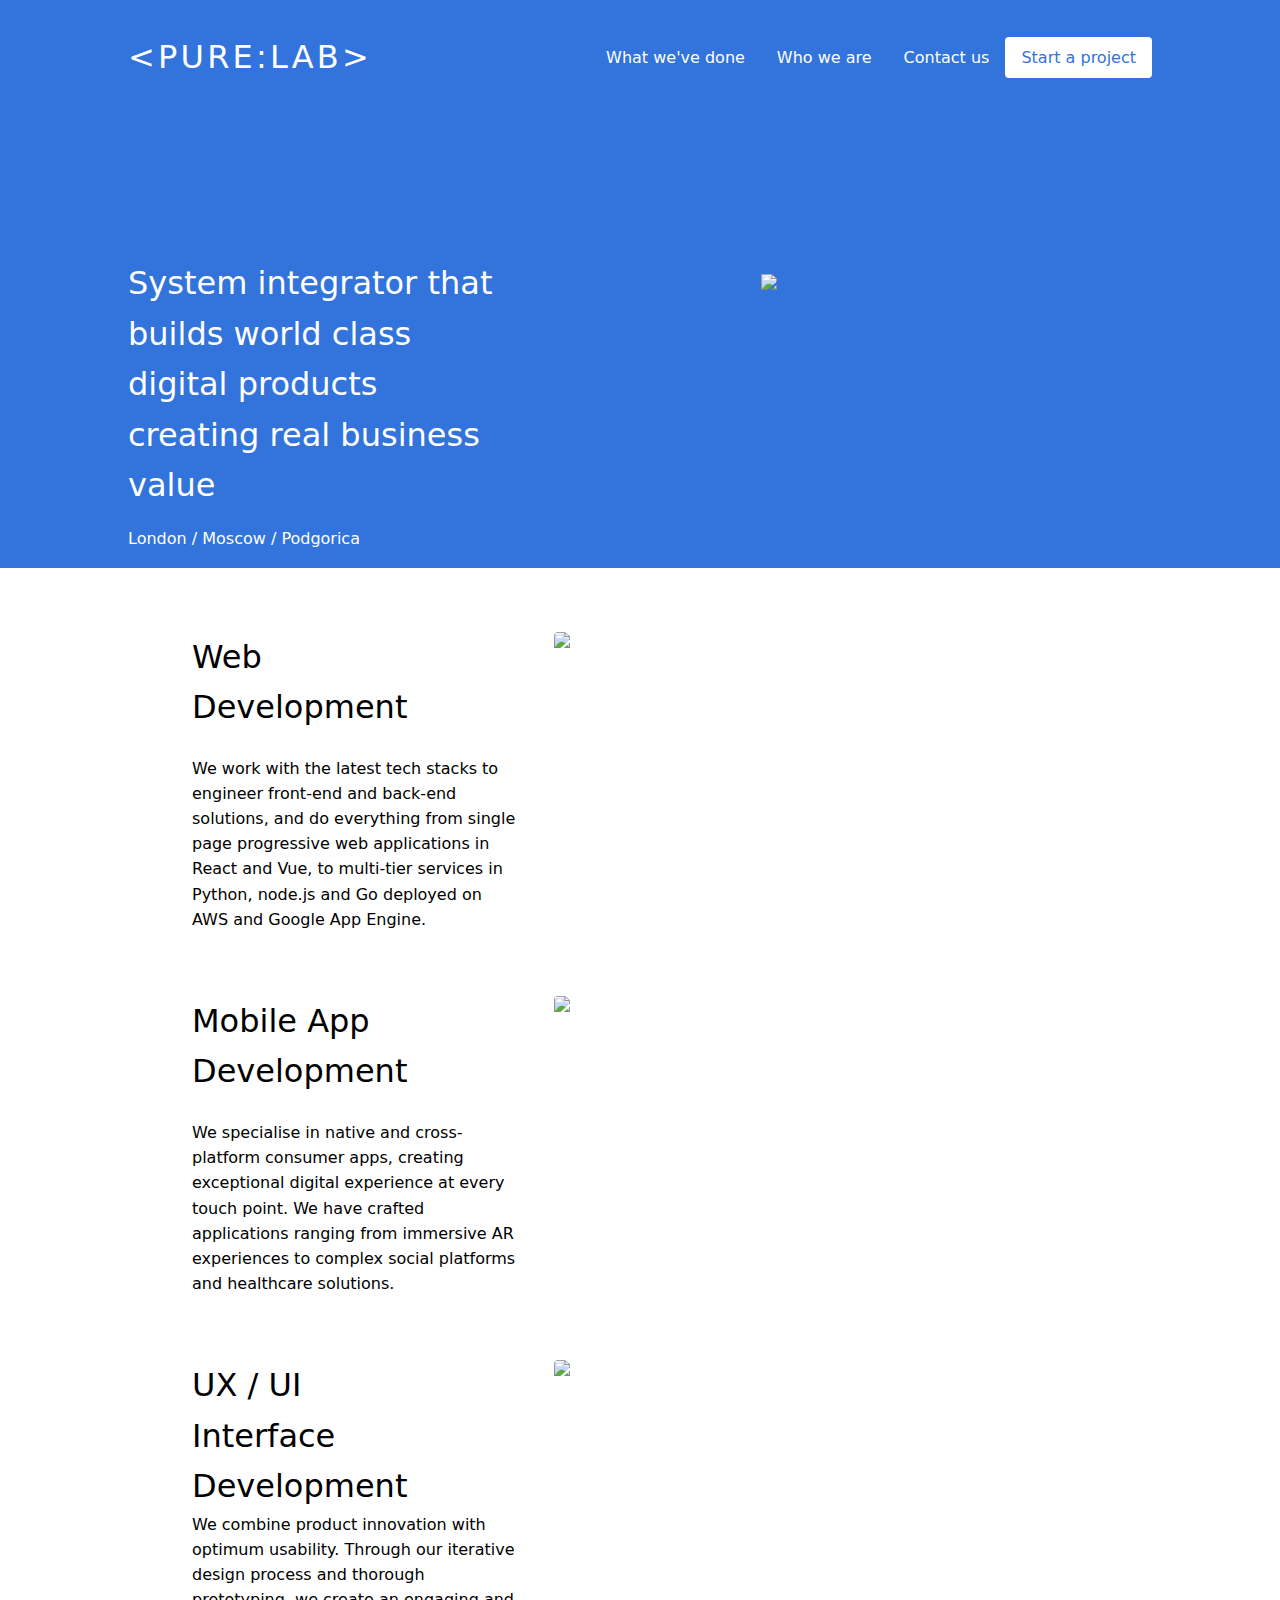
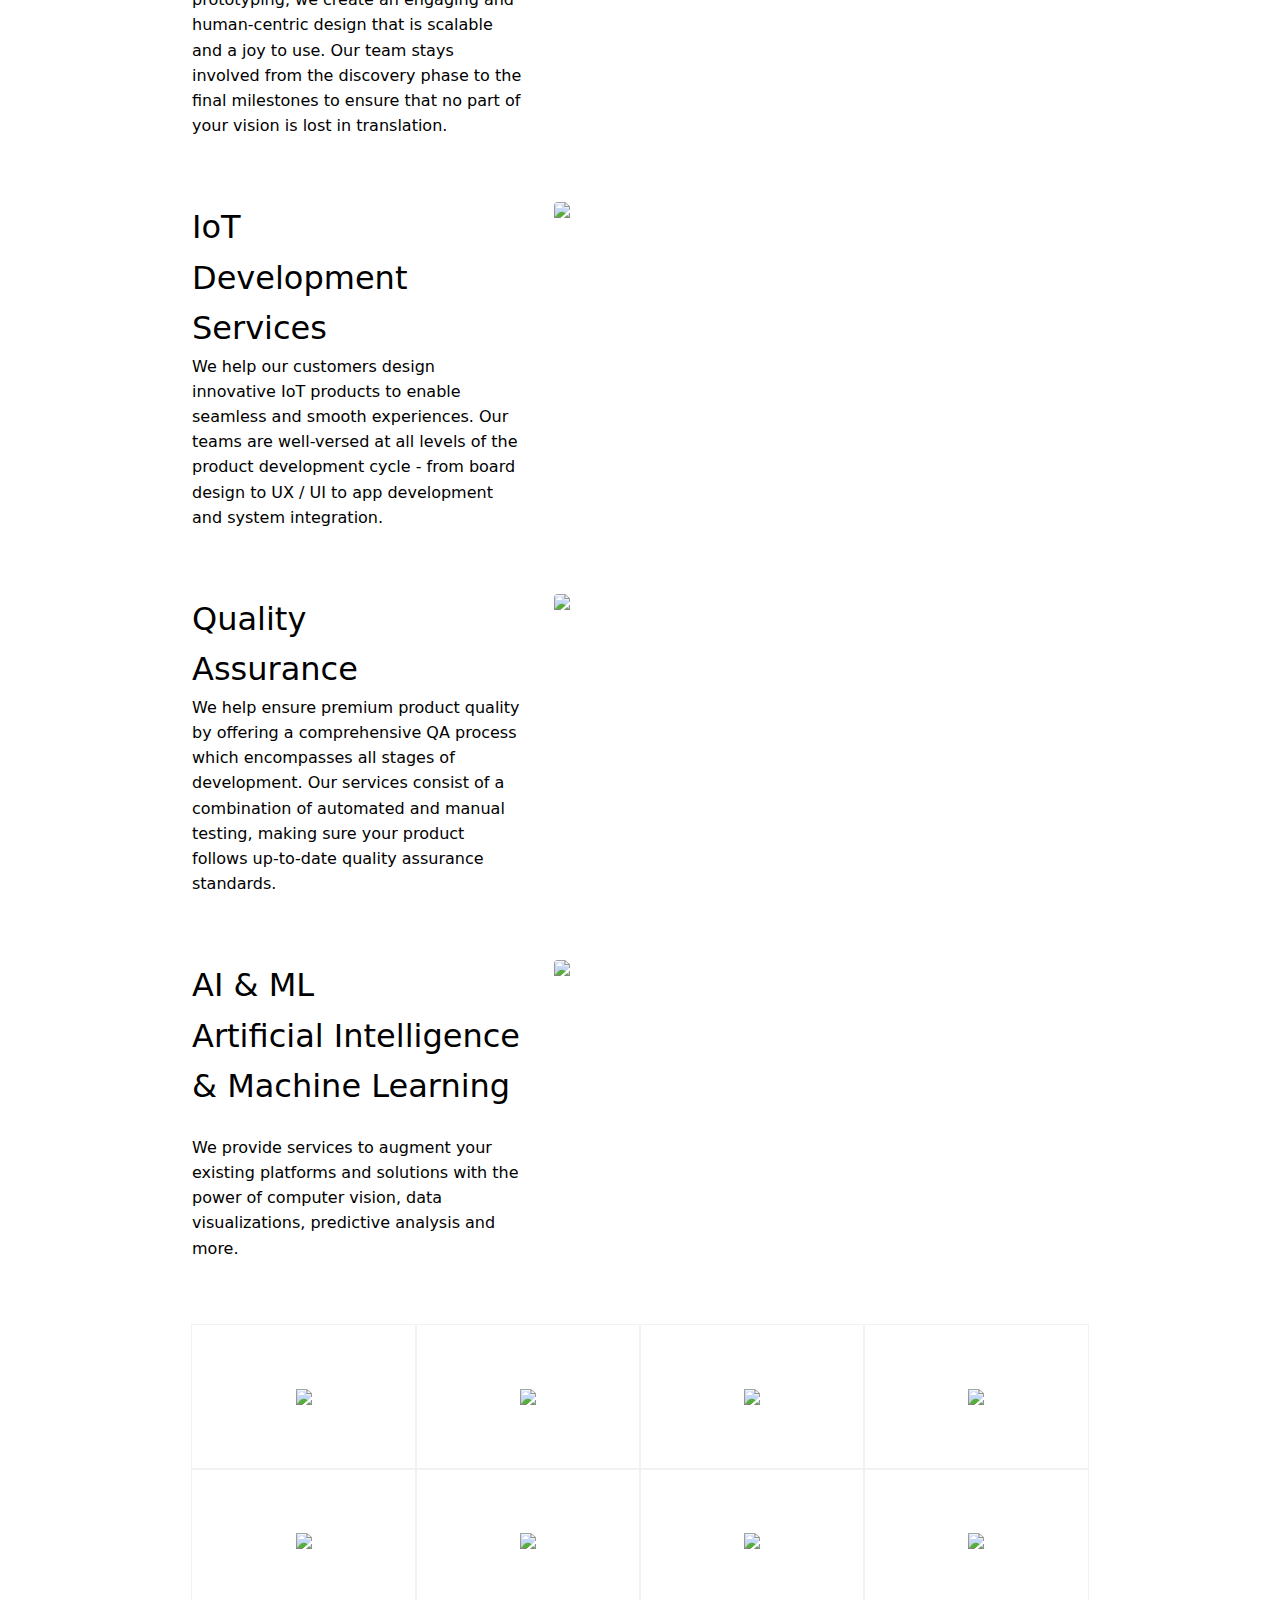
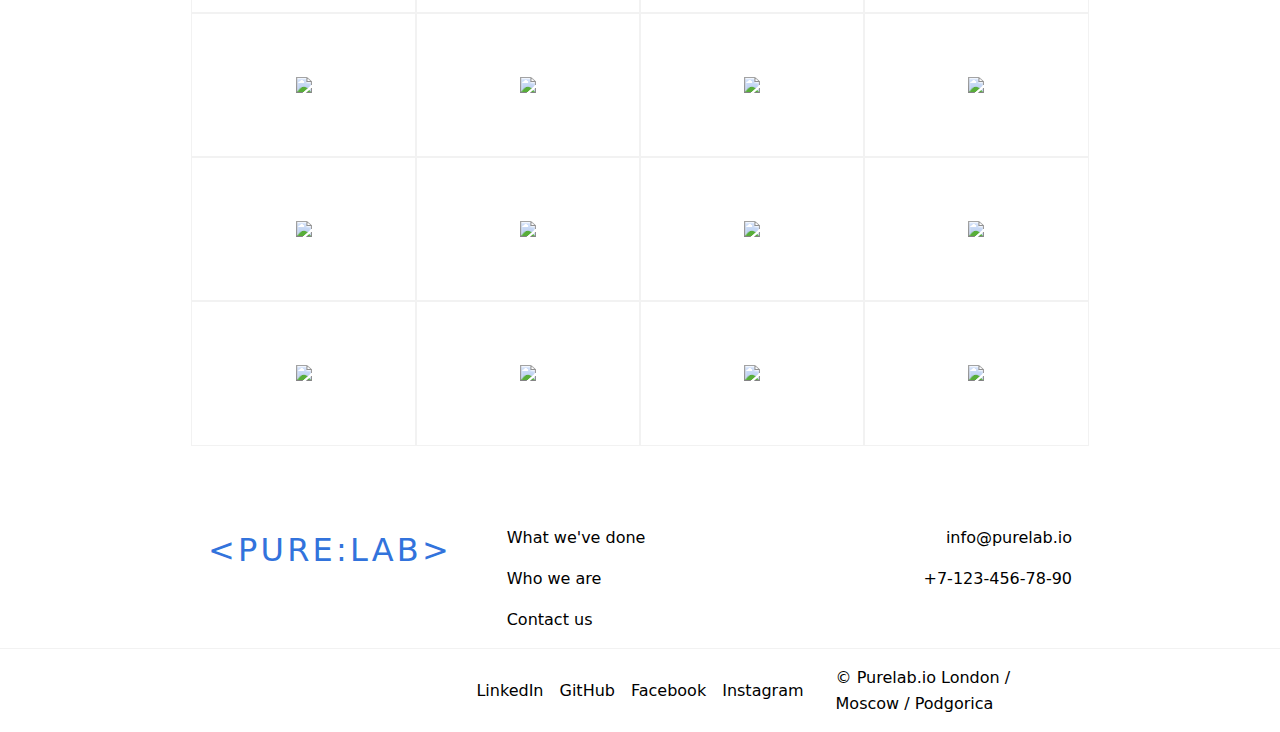
==== index.html @ 6df5ae0d "deploy: 90fe44000268e447c401a442ced461214bb8c2f8" ====
<!doctype html><html><head><meta charset="utf-8"><meta http-equiv="X-UA-Compatible" content="IE=edge,chrome=1"><meta name="viewport" content="width=device-width, minimum-scale=1, maximum-scale=2, initial-scale=1, user-scalable=yes"><link rel="icon" href="data:;base64,="><meta name="description" content="about:purelab"><link rel="stylesheet" type="text/css" href="/styles/main.css"><meta name="author" content="Purelab.io"><title>about:purelab</title><script>void function head() {
  // https://davidwalsh.name/detect-sticky
  const obs = (
    typeof IntersectionObserver === `function`
    ? new IntersectionObserver(onChange, {threshold: [1]})
    : undefined
  )

  function onChange(entries) {
    for (const {target, isIntersecting} of entries) {
      target.classList.toggle(`--stuck`, !isIntersecting)
    }
  }

  class Nav extends HTMLElement {
    connectedCallback()    {if (obs) obs.observe(this)}
    disconnectedCallback() {if (obs) obs.unobserve(this)}
  }
  customElements.define(`a-nav`, Nav)
}()</script></head><body><a href="main" class="skip-to-content" onclick="event.preventDefault(); if (document.getElementById('main')) {document.getElementById('main').scrollIntoView()}">Skip to content</a><a-nav id="top" role="header" class="navbar theme-inv"><a href="/" class="brand-logo-link">&lt;pure:lab&gt;</a><span class="strut"></span><a class="navlink" href="/what">What we've done</a><a class="navlink" href="/who">Who we are</a><a class="navlink" href="contact">Contact us</a><a class="navlink-btn" href="/start">Start a project</a></a-nav><main id="main" class="gap-ver-4"><div class="theme-inv pad-top-8 flex row-bet-sta page-pad-outer-1 gold-rat-lg-sm"><div class="gap-ver-aro-1"><div class="size-huge wid-narrow"><b>System integrator</b> that builds world class <b>digital products</b> creating <b>real business value</b></div><p>London / Moscow / Podgorica</p></div><img src="/images/Group%2011%20Copy.svg" is="a-img" class="rel" style="bottom: -2rem;"></div><div class="page-inner gap-ver-2-to-4"><div class="showcase"><div class="showcase-info"><h2><b>Web</b><br>Development</h2><p style="margin-top: auto;">We work with the latest tech stacks to engineer front-end and back-end solutions, and do everything from single page progressive web applications in React and Vue, to multi-tier services in Python, node.js and Go deployed on AWS and Google App Engine.</p></div><a class="aspect-ratio showcase-img" aria-current="page"><svg viewBox="0 0 16 9"></svg><img src="/images/Rectangle%20Copy%2013.png" is="a-img"></a></div><div class="showcase"><div class="showcase-info"><h2><b>Mobile App</b><br>Development</h2><p style="margin-top: auto;">We specialise in native and cross-platform consumer apps, creating exceptional digital experience at every touch point. We have crafted applications ranging from immersive AR experiences to complex social platforms and healthcare solutions.</p></div><a class="aspect-ratio showcase-img" aria-current="page"><svg viewBox="0 0 16 9"></svg><img src="/images/Rectangle%20Copy%2033.png" is="a-img"></a></div><div class="showcase"><div class="showcase-info"><h2><b>UX / UI</b><br>Interface Development</h2><p style="margin-top: auto;">We combine product innovation with optimum usability. Through our iterative design process and thorough prototyping, we create an engaging and human-centric design that is scalable and a joy to use. Our team stays involved from the discovery phase to the final milestones to ensure that no part of your vision is lost in translation.</p></div><a class="aspect-ratio showcase-img" aria-current="page"><svg viewBox="0 0 16 9"></svg><img src="/images/Rectangle%20Copy%2034.png" is="a-img"></a></div><div class="showcase"><div class="showcase-info"><h2><b>IoT</b><br>Development Services</h2><p style="margin-top: auto;">We help our customers design innovative IoT products to enable seamless and smooth experiences. Our teams are well-versed at all levels of the product development cycle - from board design to UX / UI to app development and system integration.</p></div><a class="aspect-ratio showcase-img" aria-current="page"><svg viewBox="0 0 16 9"></svg><img src="/images/Rectangle%20Copy%2035.png" is="a-img"></a></div><div class="showcase"><div class="showcase-info"><h2><b>Quality</b><br>Assurance</h2><p style="margin-top: auto;">We help ensure premium product quality by offering a comprehensive QA process which encompasses all stages of development. Our services consist of a combination of automated and manual testing, making sure your product follows up-to-date quality assurance standards.</p></div><a class="aspect-ratio showcase-img" aria-current="page"><svg viewBox="0 0 16 9"></svg><img src="/images/Rectangle%20Copy%2036.png" is="a-img"></a></div><div class="showcase"><div class="showcase-info"><h2><b>AI &amp; ML</b><br>Artificial Intelligence &amp; Machine Learning</h2><p style="margin-top: auto;">We provide services to augment your existing platforms and solutions with the power of computer vision, data visualizations, predictive analysis and more.</p></div><a class="aspect-ratio showcase-img" aria-current="page"><svg viewBox="0 0 16 9"></svg><img src="/images/Rectangle%20Copy%2037.png" is="a-img"></a></div><div class="grid-logos"><span class="pad-4"><img src="/images/Group%202@1,5x.svg" is="a-img"></span><span class="pad-4"><img src="/images/Group%20Copy%203@1,5x.svg" is="a-img"></span><span class="pad-4"><img src="/images/ecommpay-logo-blue@1,5x.svg" is="a-img"></span><span class="pad-4"><img src="/images/Group%205@1,5x.svg" is="a-img"></span><span class="pad-4"><img src="/images/Group%20Copy%204@1,5x.svg" is="a-img"></span><span class="pad-4"><img src="/images/VTB_Logo_2018%20Copy.svg" is="a-img"></span><span class="pad-4"><img src="/images/Ford_logo_flat.svg" is="a-img"></span><span class="pad-4"><img src="/images/CS_Logo_Black.svg" is="a-img"></span><span class="pad-4"><img src="/images/Sberbank_Logo_2020.svg" is="a-img"></span><span class="pad-4"><img src="/images/Group%2022%20Copy.svg" is="a-img"></span><span class="pad-4"><img src="/images/Eurocement-logo-600x400%20Copy.svg" is="a-img"></span><span class="pad-4"><img src="/images/download%20copy%204@1,5x.png" is="a-img"></span><span class="pad-4"><img src="/images/Bitmap%20Copy%208.png" is="a-img"></span><span class="pad-4"><img src="/images/trast-bank.png" is="a-img"></span><span class="pad-4"><img src="/images/Ilim_group_logo.png" is="a-img"></span><span class="pad-4"><img src="/images/Group%208.svg" is="a-img"></span><span class="pad-4"><img src="/images/Group%206.svg" is="a-img"></span><span class="pad-4"><img src="/images/Norilsk_Nickel_logo.svg" is="a-img"></span><span class="pad-4"><img src="/images/NLMK_Logo.svg" is="a-img"></span><span class="pad-4"><img src="/images/Rosneft_Logo.svg" is="a-img"></span></div></div></main><div class="mar-top-4"></div><footer class="footer"><div class="footer-track"><div class="footer-cell"><a href="/" class="brand-logo-link">&lt;pure:lab&gt;</a></div><div class="footer-cell flex col-sta-sta gap-ver-1"><a class="decolink" href="/what">What we've done</a><a class="decolink" href="/who">Who we are</a><a class="decolink" href="contact">Contact us</a></div><div class="footer-cell flex col-sta-end gap-ver-1 text-right"><a class="decolink" href="mailto:info@purelab.io" target="_blank" rel="noopener noreferrer">info@purelab.io</a><a href="tel:+7-123-456-78-90" target="_blank" rel="noopener noreferrer">+7-123-456-78-90</a></div></div><hr class="hr"><div class="footer-track"><div class="footer-cell"></div><div class="footer-cell flex row gap-hor-1"><a class="decolink flex row-cen-cen" aria-current="page">LinkedIn</a><a class="decolink flex row-cen-cen" aria-current="page">GitHub</a><a class="decolink flex row-cen-cen" aria-current="page">Facebook</a><a class="decolink flex row-cen-cen" aria-current="page">Instagram</a></div><div class="footer-cell text-right"><span>© Purelab.io London / Moscow / Podgorica</span></div></div></footer></body></html>
---- styles/main.css ----
*,::before,::after{box-sizing:border-box}*{margin:0;padding:0}*{font-family:inherit;font-weight:inherit;font-size:inherit;text-transform:inherit}*{line-height:2.8ex}html{font-family:sans-serif}code,key,pre{font-family:monospace}h1,h2,h3,h4,h5,h6{font-size:inherit}html,:-webkit-any-link{cursor:default}button{cursor:pointer;border:none;color:inherit;background-color:inherit;border-radius:0}button>*{vertical-align:middle}[role=button]{cursor:pointer}input,textarea{border:none;color:inherit;background-color:inherit}textarea{resize:none}::placeholder{color:currentColor;opacity:.5}form,input,textarea,button,select,option{text-decoration:inherit}input[type=checkbox],input[type=radio],input[type=select],input[type=file]{cursor:pointer}input[type=radio]{-ms-flex-negative:0;flex-shrink:0}input[type=number]::-webkit-inner-spin-button{-webkit-appearance:none}input[type=number]::-webkit-outer-spin-button{-webkit-appearance:none}input[type=number]{-moz-appearance:none}hr{align-self:stretch;margin:0;border:none}hr::before{content:"";display:block;border-top:1px dashed}a{text-decoration:none;color:inherit}a[href]{cursor:pointer}ul{list-style-type:disc}pre{white-space:pre-wrap}b,strong{font-weight:bolder}th{text-align:initial}[hidden]:not(:root){display:none}template{display:none !important}[disabled]{pointer-events:none;opacity:.7}img{max-width:100%}details>summary{cursor:pointer}details>summary *{display:inline}fieldset{border:none}.flex,.grid-logos>*,.showcase-info,.showcase,.footer-track,.navlink-btn,.navlink,.navbar,body{display:-webkit-box;display:-ms-flexbox;display:flex}.inl-flex{display:-webkit-inline-box;display:-ms-inline-flexbox;display:inline-flex}.row,.showcase,.footer-track{-webkit-box-orient:horizontal;-webkit-box-direction:normal;-ms-flex-direction:row;flex-direction:row}.col,.showcase-info,body{-webkit-box-orient:vertical;-webkit-box-direction:normal;-ms-flex-direction:column;flex-direction:column}.row-sta-sta{-webkit-box-orient:horizontal;-webkit-box-direction:normal;-ms-flex-direction:row;flex-direction:row;-webkit-box-pack:start;-ms-flex-pack:start;justify-content:flex-start;-webkit-box-align:start;-ms-flex-align:start;align-items:flex-start}.row-sta-cen{-webkit-box-orient:horizontal;-webkit-box-direction:normal;-ms-flex-direction:row;flex-direction:row;-webkit-box-pack:start;-ms-flex-pack:start;justify-content:flex-start;-webkit-box-align:center;-ms-flex-align:center;align-items:center}.row-sta-end{-webkit-box-orient:horizontal;-webkit-box-direction:normal;-ms-flex-direction:row;flex-direction:row;-webkit-box-pack:start;-ms-flex-pack:start;justify-content:flex-start;-webkit-box-align:end;-ms-flex-align:end;align-items:flex-end}.row-sta-str{-webkit-box-orient:horizontal;-webkit-box-direction:normal;-ms-flex-direction:row;flex-direction:row;-webkit-box-pack:start;-ms-flex-pack:start;justify-content:flex-start;-webkit-box-align:stretch;-ms-flex-align:stretch;align-items:stretch}.row-cen-sta{-webkit-box-orient:horizontal;-webkit-box-direction:normal;-ms-flex-direction:row;flex-direction:row;-webkit-box-pack:center;-ms-flex-pack:center;justify-content:center;-webkit-box-align:start;-ms-flex-align:start;align-items:flex-start}.row-cen-cen,.navlink-btn,.navlink{-webkit-box-orient:horizontal;-webkit-box-direction:normal;-ms-flex-direction:row;flex-direction:row;-webkit-box-pack:center;-ms-flex-pack:center;justify-content:center;-webkit-box-align:center;-ms-flex-align:center;align-items:center}.row-cen-end{-webkit-box-orient:horizontal;-webkit-box-direction:normal;-ms-flex-direction:row;flex-direction:row;-webkit-box-pack:center;-ms-flex-pack:center;justify-content:center;-webkit-box-align:end;-ms-flex-align:end;align-items:flex-end}.row-cen-str{-webkit-box-orient:horizontal;-webkit-box-direction:normal;-ms-flex-direction:row;flex-direction:row;-webkit-box-pack:center;-ms-flex-pack:center;justify-content:center;-webkit-box-align:stretch;-ms-flex-align:stretch;align-items:stretch}.row-end-sta{-webkit-box-orient:horizontal;-webkit-box-direction:normal;-ms-flex-direction:row;flex-direction:row;-webkit-box-pack:end;-ms-flex-pack:end;justify-content:flex-end;-webkit-box-align:start;-ms-flex-align:start;align-items:flex-start}.row-end-cen{-webkit-box-orient:horizontal;-webkit-box-direction:normal;-ms-flex-direction:row;flex-direction:row;-webkit-box-pack:end;-ms-flex-pack:end;justify-content:flex-end;-webkit-box-align:center;-ms-flex-align:center;align-items:center}.row-end-end{-webkit-box-orient:horizontal;-webkit-box-direction:normal;-ms-flex-direction:row;flex-direction:row;-webkit-box-pack:end;-ms-flex-pack:end;justify-content:flex-end;-webkit-box-align:end;-ms-flex-align:end;align-items:flex-end}.row-end-str{-webkit-box-orient:horizontal;-webkit-box-direction:normal;-ms-flex-direction:row;flex-direction:row;-webkit-box-pack:end;-ms-flex-pack:end;justify-content:flex-end;-webkit-box-align:stretch;-ms-flex-align:stretch;align-items:stretch}.row-aro-sta{-webkit-box-orient:horizontal;-webkit-box-direction:normal;-ms-flex-direction:row;flex-direction:row;-ms-flex-pack:distribute;justify-content:space-around;-webkit-box-align:start;-ms-flex-align:start;align-items:flex-start}.row-aro-cen{-webkit-box-orient:horizontal;-webkit-box-direction:normal;-ms-flex-direction:row;flex-direction:row;-ms-flex-pack:distribute;justify-content:space-around;-webkit-box-align:center;-ms-flex-align:center;align-items:center}.row-aro-end{-webkit-box-orient:horizontal;-webkit-box-direction:normal;-ms-flex-direction:row;flex-direction:row;-ms-flex-pack:distribute;justify-content:space-around;-webkit-box-align:end;-ms-flex-align:end;align-items:flex-end}.row-aro-str{-webkit-box-orient:horizontal;-webkit-box-direction:normal;-ms-flex-direction:row;flex-direction:row;-ms-flex-pack:distribute;justify-content:space-around;-webkit-box-align:stretch;-ms-flex-align:stretch;align-items:stretch}.row-bet-sta{-webkit-box-orient:horizontal;-webkit-box-direction:normal;-ms-flex-direction:row;flex-direction:row;-webkit-box-pack:justify;-ms-flex-pack:justify;justify-content:space-between;-webkit-box-align:start;-ms-flex-align:start;align-items:flex-start}.row-bet-cen,.navbar{-webkit-box-orient:horizontal;-webkit-box-direction:normal;-ms-flex-direction:row;flex-direction:row;-webkit-box-pack:justify;-ms-flex-pack:justify;justify-content:space-between;-webkit-box-align:center;-ms-flex-align:center;align-items:center}.row-bet-end{-webkit-box-orient:horizontal;-webkit-box-direction:normal;-ms-flex-direction:row;flex-direction:row;-webkit-box-pack:justify;-ms-flex-pack:justify;justify-content:space-between;-webkit-box-align:end;-ms-flex-align:end;align-items:flex-end}.row-bet-str{-webkit-box-orient:horizontal;-webkit-box-direction:normal;-ms-flex-direction:row;flex-direction:row;-webkit-box-pack:justify;-ms-flex-pack:justify;justify-content:space-between;-webkit-box-align:stretch;-ms-flex-align:stretch;align-items:stretch}.col-sta-sta{-webkit-box-orient:vertical;-webkit-box-direction:normal;-ms-flex-direction:column;flex-direction:column;-webkit-box-pack:start;-ms-flex-pack:start;justify-content:flex-start;-webkit-box-align:start;-ms-flex-align:start;align-items:flex-start}.col-sta-cen{-webkit-box-orient:vertical;-webkit-box-direction:normal;-ms-flex-direction:column;flex-direction:column;-webkit-box-pack:start;-ms-flex-pack:start;justify-content:flex-start;-webkit-box-align:center;-ms-flex-align:center;align-items:center}.col-sta-end{-webkit-box-orient:vertical;-webkit-box-direction:normal;-ms-flex-direction:column;flex-direction:column;-webkit-box-pack:start;-ms-flex-pack:start;justify-content:flex-start;-webkit-box-align:end;-ms-flex-align:end;align-items:flex-end}.col-sta-str{-webkit-box-orient:vertical;-webkit-box-direction:normal;-ms-flex-direction:column;flex-direction:column;-webkit-box-pack:start;-ms-flex-pack:start;justify-content:flex-start;-webkit-box-align:stretch;-ms-flex-align:stretch;align-items:stretch}.col-cen-sta{-webkit-box-orient:vertical;-webkit-box-direction:normal;-ms-flex-direction:column;flex-direction:column;-webkit-box-pack:center;-ms-flex-pack:center;justify-content:center;-webkit-box-align:start;-ms-flex-align:start;align-items:flex-start}.col-cen-cen,.grid-logos>*{-webkit-box-orient:vertical;-webkit-box-direction:normal;-ms-flex-direction:column;flex-direction:column;-webkit-box-pack:center;-ms-flex-pack:center;justify-content:center;-webkit-box-align:center;-ms-flex-align:center;align-items:center}.col-cen-end{-webkit-box-orient:vertical;-webkit-box-direction:normal;-ms-flex-direction:column;flex-direction:column;-webkit-box-pack:center;-ms-flex-pack:center;justify-content:center;-webkit-box-align:end;-ms-flex-align:end;align-items:flex-end}.col-cen-str{-webkit-box-orient:vertical;-webkit-box-direction:normal;-ms-flex-direction:column;flex-direction:column;-webkit-box-pack:center;-ms-flex-pack:center;justify-content:center;-webkit-box-align:stretch;-ms-flex-align:stretch;align-items:stretch}.col-end-sta{-webkit-box-orient:vertical;-webkit-box-direction:normal;-ms-flex-direction:column;flex-direction:column;-webkit-box-pack:end;-ms-flex-pack:end;justify-content:flex-end;-webkit-box-align:start;-ms-flex-align:start;align-items:flex-start}.col-end-cen{-webkit-box-orient:vertical;-webkit-box-direction:normal;-ms-flex-direction:column;flex-direction:column;-webkit-box-pack:end;-ms-flex-pack:end;justify-content:flex-end;-webkit-box-align:center;-ms-flex-align:center;align-items:center}.col-end-end{-webkit-box-orient:vertical;-webkit-box-direction:normal;-ms-flex-direction:column;flex-direction:column;-webkit-box-pack:end;-ms-flex-pack:end;justify-content:flex-end;-webkit-box-align:end;-ms-flex-align:end;align-items:flex-end}.col-end-str{-webkit-box-orient:vertical;-webkit-box-direction:normal;-ms-flex-direction:column;flex-direction:column;-webkit-box-pack:end;-ms-flex-pack:end;justify-content:flex-end;-webkit-box-align:stretch;-ms-flex-align:stretch;align-items:stretch}.col-aro-sta{-webkit-box-orient:vertical;-webkit-box-direction:normal;-ms-flex-direction:column;flex-direction:column;-ms-flex-pack:distribute;justify-content:space-around;-webkit-box-align:start;-ms-flex-align:start;align-items:flex-start}.col-aro-cen{-webkit-box-orient:vertical;-webkit-box-direction:normal;-ms-flex-direction:column;flex-direction:column;-ms-flex-pack:distribute;justify-content:space-around;-webkit-box-align:center;-ms-flex-align:center;align-items:center}.col-aro-end{-webkit-box-orient:vertical;-webkit-box-direction:normal;-ms-flex-direction:column;flex-direction:column;-ms-flex-pack:distribute;justify-content:space-around;-webkit-box-align:end;-ms-flex-align:end;align-items:flex-end}.col-aro-str{-webkit-box-orient:vertical;-webkit-box-direction:normal;-ms-flex-direction:column;flex-direction:column;-ms-flex-pack:distribute;justify-content:space-around;-webkit-box-align:stretch;-ms-flex-align:stretch;align-items:stretch}.col-bet-sta{-webkit-box-orient:vertical;-webkit-box-direction:normal;-ms-flex-direction:column;flex-direction:column;-webkit-box-pack:justify;-ms-flex-pack:justify;justify-content:space-between;-webkit-box-align:start;-ms-flex-align:start;align-items:flex-start}.col-bet-cen{-webkit-box-orient:vertical;-webkit-box-direction:normal;-ms-flex-direction:column;flex-direction:column;-webkit-box-pack:justify;-ms-flex-pack:justify;justify-content:space-between;-webkit-box-align:center;-ms-flex-align:center;align-items:center}.col-bet-end{-webkit-box-orient:vertical;-webkit-box-direction:normal;-ms-flex-direction:column;flex-direction:column;-webkit-box-pack:justify;-ms-flex-pack:justify;justify-content:space-between;-webkit-box-align:end;-ms-flex-align:end;align-items:flex-end}.col-bet-str{-webkit-box-orient:vertical;-webkit-box-direction:normal;-ms-flex-direction:column;flex-direction:column;-webkit-box-pack:justify;-ms-flex-pack:justify;justify-content:space-between;-webkit-box-align:stretch;-ms-flex-align:stretch;align-items:stretch}.flex-0{-webkit-box-flex:0 0;-ms-flex:0 0;flex:0 0}.flex-1,.strut,.footer-cell{-webkit-box-flex:1 0;-ms-flex:1 0;flex:1 0}.flex-2{-webkit-box-flex:2 0;-ms-flex:2 0;flex:2 0}.flex-3{-webkit-box-flex:3 0;-ms-flex:3 0;flex:3 0}.flex-4{-webkit-box-flex:4 0;-ms-flex:4 0;flex:4 0}.flex-5{-webkit-box-flex:5 0;-ms-flex:5 0;flex:5 0}.flex-6{-webkit-box-flex:6 0;-ms-flex:6 0;flex:6 0}.flex-7{-webkit-box-flex:7 0;-ms-flex:7 0;flex:7 0}.flex-8{-webkit-box-flex:8 0;-ms-flex:8 0;flex:8 0}.flex-9{-webkit-box-flex:9 0;-ms-flex:9 0;flex:9 0}.ord-0{-webkit-box-ordinal-group:1;-ms-flex-order:0;order:0}.ord-1{-webkit-box-ordinal-group:2;-ms-flex-order:1;order:1}.ord-2{-webkit-box-ordinal-group:3;-ms-flex-order:2;order:2}.ord-3{-webkit-box-ordinal-group:4;-ms-flex-order:3;order:3}.ord-4{-webkit-box-ordinal-group:5;-ms-flex-order:4;order:4}.ord-5{-webkit-box-ordinal-group:6;-ms-flex-order:5;order:5}.ord-6{-webkit-box-ordinal-group:7;-ms-flex-order:6;order:6}.ord-7{-webkit-box-ordinal-group:8;-ms-flex-order:7;order:7}.ord-8{-webkit-box-ordinal-group:9;-ms-flex-order:8;order:8}.ord-9{-webkit-box-ordinal-group:10;-ms-flex-order:9;order:9}.flex-noshrink,.svg-icon,.footer-cell{-ms-flex-negative:0;flex-shrink:0}.mar-top-0x5{margin-top:.5rem}.mar-top-1,*+.jumbo-desc{margin-top:1rem}.mar-top-2{margin-top:2rem}.mar-top-4{margin-top:4rem}.mar-bot-0x5{margin-bottom:.5rem}.mar-bot-1{margin-bottom:1rem}.mar-bot-2{margin-bottom:2rem}.mar-bot-4{margin-bottom:4rem}.mar-rig-0x5{margin-right:.5rem}.mar-rig-1{margin-right:1rem}.mar-rig-2{margin-right:2rem}.mar-rig-4{margin-right:4rem}.mar-lef-0x5{margin-left:.5rem}.mar-lef-1{margin-left:1rem}.mar-lef-2{margin-left:2rem}.mar-lef-4{margin-left:4rem}.mar-ver-0x5{margin-top:.5rem;margin-bottom:.5rem}.mar-ver-1,.gap-ver-aro-1>*{margin-top:1rem;margin-bottom:1rem}.mar-ver-2{margin-top:2rem;margin-bottom:2rem}.mar-ver-4{margin-top:4rem;margin-bottom:4rem}.mar-hor-0x5{margin-left:.5rem;margin-right:.5rem}.mar-hor-1{margin-left:1rem;margin-right:1rem}.mar-hor-2{margin-left:2rem;margin-right:2rem}.mar-hor-4{margin-left:4rem;margin-right:4rem}.mar-0x5{margin:.5rem}.mar-1{margin:1rem}.mar-2{margin:2rem}.mar-4{margin:4rem}.pad-top-0x5{padding-top:.5rem}.pad-top-1{padding-top:1rem}.pad-top-2{padding-top:2rem}.pad-top-4{padding-top:4rem}.pad-bot-0x5{padding-bottom:.5rem}.pad-bot-1{padding-bottom:1rem}.pad-bot-2{padding-bottom:2rem}.pad-bot-4{padding-bottom:4rem}.pad-rig-0x5{padding-right:.5rem}.pad-rig-1{padding-right:1rem}.pad-rig-2{padding-right:2rem}.pad-rig-4{padding-right:4rem}.pad-lef-0x5{padding-left:.5rem}.pad-lef-1{padding-left:1rem}.pad-lef-2{padding-left:2rem}.pad-lef-4{padding-left:4rem}.pad-ver-0x5,.pad-broad,.btn,.navlink-btn,.navlink{padding-top:.5rem;padding-bottom:.5rem}.pad-ver-1{padding-top:1rem;padding-bottom:1rem}.pad-ver-2,.navbar{padding-top:2rem;padding-bottom:2rem}.pad-ver-4{padding-top:4rem;padding-bottom:4rem}.pad-hor-0x5{padding-left:.5rem;padding-right:.5rem}.pad-hor-1,.pad-broad,.btn,.navlink-btn,.navlink{padding-left:1rem;padding-right:1rem}.pad-hor-2{padding-left:2rem;padding-right:2rem}.pad-hor-4{padding-left:4rem;padding-right:4rem}.pad-0x5{padding:.5rem}.pad-1,.skip-to-content:focus,.footer-cell{padding:1rem}.pad-2,.grid-logos>*{padding:2rem}.pad-4{padding:4rem}.gap-ver-0x5>:not([hidden])+:not([hidden]){margin-top:.5rem}.gap-ver-1>:not([hidden])+:not([hidden]),.showcase-info>:not([hidden])+:not([hidden]){margin-top:1rem}.gap-ver-2>:not([hidden])+:not([hidden]){margin-top:2rem}.gap-ver-4>:not([hidden])+:not([hidden]){margin-top:4rem}.gap-hor-0x5>:not([hidden])+:not([hidden]){margin-left:.5rem}.gap-hor-1>:not([hidden])+:not([hidden]){margin-left:1rem}.gap-hor-2>:not([hidden])+:not([hidden]),.showcase>:not([hidden])+:not([hidden]){margin-left:2rem}.gap-hor-4>:not([hidden])+:not([hidden]){margin-left:4rem}.gap-ver-let>:not([hidden])+:not([hidden]){margin-top:1ex}.gap-hor-let>:not([hidden])+:not([hidden]){margin-left:calc(1em / 4)}.rel{position:relative}.abs,.abs-tl,.abs-b{position:absolute}.fix,.fix-tl,.skip-to-content{position:fixed}.static{position:static}.sticky,.navbar{position:-webkit-sticky;position:sticky}.mar-cen,.page-inner,.footer-track,.page-outer,body{margin-left:auto;margin-right:auto}.block{display:block}.inl{display:inline}.inl-block{display:inline-block}.inl-table{display:inline-table}.table{display:table}.table-row{display:table-row}.table-col{display:table-column}.table-cell{display:table-cell}.list-item{display:list-item}.wid-25p{width:25%}.wid-50p{width:50%}.wid-75p{width:75%}.wid-100p,.expand,.navbar{width:100%}.wid-100vw{width:100vw}.hei-25p{height:25%}.hei-50p{height:50%}.hei-75p{height:75%}.hei-100p,.expand{height:100%}.hei-100vh{height:100vh}.over-hidden{overflow:hidden}.over-x-scroll{overflow-x:scroll;overflow-y:hidden}.over-y-scroll{overflow-x:hidden;overflow-y:scroll}.cur-auto{cursor:auto}.cur-move{cursor:move}.cur-text{cursor:text}.cur-wait{cursor:wait}.cur-help{cursor:help}.cur-def{cursor:default}.cur-point{cursor:pointer}.cur-zoom{cursor:zoom-in}.cur-pro{cursor:progress}.cur-cross{cursor:crosshair}.cur-not,[disabled]{cursor:not-allowed}.cur-none{pointer-events:none}.vis-hidden{visibility:hidden}.vis-visible{visibility:visible}.vis-collapse{visibility:collapse}.table-fix{table-layout:fixed}.text-lef{text-align:left}.text-rig{text-align:right}.text-cen{text-align:center}.text-jus{text-align:justify}.vali-top{vertical-align:top}.vali-mid{vertical-align:middle}.vali-bot{vertical-align:bottom}.vali-bas{vertical-align:baseline}.vali-sub{vertical-align:sub}.vali-sup{vertical-align:super}.vali-text-top{vertical-align:text-top}.vali-text-bot{vertical-align:text-bottom}.dec-none{text-decoration:none}.dec-over{text-decoration:overline}.dec-under{text-decoration:underline}.dec-strike{text-decoration:line-through}.trans-none{text-transform:none}.trans-upper,.brand-logo-link{text-transform:uppercase}.trans-lower{text-transform:lowercase}.trans-cap{text-transform:capitalize}.wspace-pre{white-space:pre}.wspace-normal{white-space:normal}.wspace-nowrap{white-space:nowrap}.wspace-pre-wrap{white-space:pre-wrap}.wspace-pre-line{white-space:pre-line}.ellipsis,.ellipsis *{text-overflow:ellipsis;white-space:nowrap;overflow:hidden}.wei-normal,.jumbo-sub,:root{font-weight:normal}.wei-bold,.jumbo-title,.brand-logo-link,.bold{font-weight:bold}.wei-semi,.wei-bold,.jumbo-title,.brand-logo-link,.bold{font-weight:500}.wei-bolder,.bolder{font-weight:bolder}.wei-lighter,.wei-normal,.jumbo-sub,:root{font-weight:lighter}.wei-100{font-weight:100}.wei-200{font-weight:200}.wei-300{font-weight:300}.wei-400{font-weight:400}.wei-500{font-weight:500}.wei-600{font-weight:600}.wei-700{font-weight:700}.wei-800{font-weight:800}.wei-900{font-weight:900}.font-normal{font-style:normal}.font-italic,.italic{font-style:italic}.font-oblique,.oblique{font-style:oblique}.circle{border-radius:50%}.bg-cen{background-position:center center;background-repeat:no-repeat}.bg-cov{background-position:center center;background-repeat:no-repeat;background-size:cover}.bg-con{background-position:center center;background-repeat:no-repeat;background-size:contain}:root{--c-gray-bg-far: hsl(0, 0%, 46%);--c-gray-bg-near: hsl(0, 0%, 95%);--c-gray-fg-far: hsl(0, 0%, 70%);--c-gray-fg-near: hsl(0, 0%, 40%);--c-red: hsl(3, 100%, 60%);--c-blue: hsl(207, 100%, 42%);--c-code-bg: hsl(60, 33%, 97%);--c-hr: var(--c-gray-bg-near);--c-prim: #3273dc;--c-def-bg: white;--c-def-fg: black;--c-def-act-bg: var(--c-def-bg);--c-def-act-fg: #3273dc;--c-def-act-hov-bg: var(--c-def-act-bg);--c-def-act-hov-fg: #5e91e4;--c-inv-bg: var(--c-prim);--c-inv-fg: var(--c-def-bg);--c-inv-act-bg: var(--c-inv-bg);--c-inv-act-fg: var(--c-def-bg);--c-inv-act-hov-bg: #5e91e4;--c-inv-act-hov-fg: #b5ccf2;--c-bg: var(--c-def-bg);--c-fg: var(--c-def-fg);--c-act-bg: var(--c-def-act-bg);--c-act-fg: var(--c-def-act-fg);--c-act-hov-bg: var(--c-def-act-hov-bg);--c-act-hov-fg: var(--c-def-act-hov-fg)}:root{--wid-outer-max: 1024px;--wid-inner-max: 896px;--wid-lim: 80vw;--font-size-h1: 1.6rem;--font-size-h2: 1.4rem;--font-size-h3: 1.2rem;--font-size-small: 0.8rem;--font-size-normal: 1rem;--font-size-large: 1.4rem;--font-size-huge: 2rem;--font-size-giant: 4rem;--font-size-titan: 6rem;--font-size-monster: 8rem;--border-radius: 4px;--thick-border-width: 2px;--wid-narrow: 24rem;--phi: 1.6180339887498948}:root{--c-skype: #00aff0;--c-github: #4183c4;--c-youtube: #ff0000;--c-twitter: #55acee;--c-linkedin: #0976b4;--c-facebook: #3b5998;--c-feedly: #2bb24c;--c-discord: #7289da;--c-rss: #f26522}:root{font-family:system-ui,-apple-system,BlinkMacSystemFont,"Helvetica Neue",Roboto,Oxygen-Sans,Ubuntu,Cantarell,"Segoe UI",Verdana,sans-serif;scroll-behavior:smooth}body{min-height:100vh;overflow-x:auto;overflow-y:scroll}.bg,.theme-inv,.skip-to-content,.navlink-btn,.navbar.--stuck,.theme-def,:root{background-color:var(--c-bg)}.fg,.theme-inv,.skip-to-content,.navlink-btn,.navbar.--stuck,.theme-def,:root{color:var(--c-fg)}.bg-prim{background-color:var(--c-prim)}.fg-prim{color:var(--c-prim)}.bg-act{background-color:var(--c-act-fg)}.fg-act,.brand-logo-link,.navlink-btn,.decolink[href]:active,[href].navlink:active,.decolink[href][aria-current],[href][aria-current].navlink{color:var(--c-act-fg)}.bg-act-hov{background-color:var(--c-act-hov-fg)}.fg-act-hov,.brand-logo-link:not([disabled]):hover,.brand-logo-link:not([disabled]):focus,.navlink-btn:not([disabled]):hover,.navlink-btn:not([disabled]):focus,.decolink[href]:not([disabled]):hover,[href].navlink:not([disabled]):hover,.decolink[href]:not([disabled]):focus,[href].navlink:not([disabled]):focus{color:var(--c-act-hov-fg)}.bg-code,.code,code,key,pre{background-color:var(--c-code-bg)}.theme-def,.theme-inv .theme-inv,.skip-to-content .theme-inv,.theme-inv .skip-to-content,.skip-to-content .skip-to-content,.navlink-btn .theme-inv,.navlink-btn .skip-to-content,.theme-inv .navlink-btn,.skip-to-content .navlink-btn,.navlink-btn .navlink-btn,.navbar.--stuck .theme-inv,.navbar.--stuck .skip-to-content,.navbar.--stuck .navlink-btn,.theme-inv .navbar.--stuck,.skip-to-content .navbar.--stuck,.navlink-btn .navbar.--stuck,.navbar.--stuck .navbar.--stuck{--c-bg: var(--c-def-bg);--c-fg: var(--c-def-fg);--c-act-bg: var(--c-def-act-bg);--c-act-fg: var(--c-def-act-fg);--c-act-hov-bg: var(--c-def-act-hov-bg);--c-act-hov-fg: var(--c-def-act-hov-fg)}.theme-inv,.skip-to-content,.navlink-btn,.navbar.--stuck{--c-bg: var(--c-inv-bg);--c-fg: var(--c-inv-fg);--c-act-bg: var(--c-inv-act-bg);--c-act-fg: var(--c-inv-act-fg);--c-act-hov-bg: var(--c-inv-act-hov-bg);--c-act-hov-fg: var(--c-inv-act-hov-fg)}.hr{color:var(--c-hr)}.hr::before{border-top-style:solid}.size-small{font-size:var(--font-size-small)}.size-normal{font-size:var(--font-size-normal)}.size-large{font-size:var(--font-size-large)}.size-huge,.showcase-info h2,.jumbo-sub,.brand-logo-link{font-size:var(--font-size-huge)}.size-giant{font-size:var(--font-size-giant)}.size-titan{font-size:var(--font-size-titan)}.size-monster{font-size:var(--font-size-monster)}.font-mono,.code,code,key,pre{font-family:SF Mono,Menlo,Monaco,DejaVu Sans Mono,Consolas,monospace}.page-wid-outer,.page-outer{width:100%;max-width:var(--wid-outer-max)}.page-wid-inner,.page-inner,.footer-track{width:100%;max-width:calc(min(var(--wid-lim), var(--wid-inner-max)))}.wid-narrow{max-width:var(--wid-narrow)}.page-pad-outer{margin-left:auto;margin-right:auto;padding-left:calc( (100vw - min(var(--wid-lim), var(--wid-outer-max))) / 2 );padding-right:calc( (100vw - min(var(--wid-lim), var(--wid-outer-max))) / 2 )}.page-pad-outer-1,.jumbo-desc,.jumbo-sub,.navbar{margin-left:auto;margin-right:auto;padding-left:calc( (100vw - min(var(--wid-lim), var(--wid-outer-max))) / 2 );padding-right:calc( (100vw - min(var(--wid-lim), var(--wid-outer-max))) / 2 )}.page-pad-inner{margin-left:auto;margin-right:auto;padding-left:calc( (100vw - min(var(--wid-lim), var(--wid-inner-max))) / 2 );padding-right:calc( (100vw - min(var(--wid-lim), var(--wid-inner-max))) / 2 )}.gold-rat-lg,.gold-rat-sm-lg>:last-child,.showcase>:last-child,.gold-rat-lg-sm>:first-child{width:calc(100%/var(--phi))}.gold-rat-sm,.gold-rat-sm-lg>:first-child,.showcase>:first-child,.gold-rat-lg-sm>:last-child{width:calc(100%/var(--phi)/var(--phi))}.self-sta,.showcase-img{-ms-flex-item-align:start;align-self:flex-start}.self-cen{-ms-flex-item-align:center;-ms-grid-row-align:center;align-self:center}.self-end{-ms-flex-item-align:end;align-self:flex-end}.self-str,.showcase-img img,.showcase-info{-ms-flex-item-align:stretch;-ms-grid-row-align:stretch;align-self:stretch}.pad-top-6{padding-top:6rem}.pad-top-8{padding-top:8rem}.mar-top-aut,.footer{margin-top:auto}.navbar{top:-1px;left:0;right:0;z-index:1}.under,.decolink[href]:active,[href].navlink:active,.decolink[href][aria-current],[href][aria-current].navlink,.decolink[href]:not([disabled]):hover,[href].navlink:not([disabled]):hover,.decolink[href]:not([disabled]):focus,[href].navlink:not([disabled]):focus{text-decoration:underline;text-decoration:underline var(--thick-border-width);text-underline-offset:.5ex}.svg-icon{width:1em;height:1em}.skip-to-content{padding:0;width:1px;height:1px;opacity:0;overflow:hidden}.skip-to-content:focus{width:initial;height:initial;opacity:initial;overflow:initial}.round,.btn,.img-std,.showcase-img img,.navlink-btn{border-radius:var(--border-radius)}.bord-top{border-top:1px solid var(--c-gray-fg-far)}.bord{border:1px solid var(--c-gray-fg-far)}.brand-logo-link{letter-spacing:.1em}.jumbo-title{color:var(--c-gray-bg-near);font-size:var(--font-size-titan);line-height:2ex;margin-left:auto;margin-right:auto;padding-left:calc( (100vw - min(var(--wid-lim), var(--wid-outer-max))) / 2 );padding-right:calc( (100vw - min(var(--wid-lim), var(--wid-outer-max))) / 2 )}@media(min-width: 1024px){.jumbo-title{margin-left:auto;margin-right:auto;padding-left:calc( (100vw - min(var(--wid-lim), var(--wid-outer-max)) - 1em) / 2 );padding-right:calc( (100vw - min(var(--wid-lim), var(--wid-outer-max)) - 1em) / 2 );font-size:var(--font-size-monster)}}*+.jumbo-sub{margin-top:1rem}.jumbo-title+.jumbo-sub{margin-top:-3ex}.grid-logos{display:grid;grid-template-columns:repeat(auto-fill, minmax(12rem, 1fr))}.grid-logos>*{box-shadow:0 0 0 1px var(--c-gray-bg-near)}.abs-b{bottom:0;left:0;right:0}.abs-tl{top:0;left:0}.fix-tl,.skip-to-content{top:0;left:0}.grid-overlap,.aspect-ratio{display:grid}.grid-overlap>*,.aspect-ratio>*{grid-area:1/1}.img-con,.img-std,.showcase-img img{object-position:center;object-fit:contain}.img-con,.img-std,.showcase-img img{object-position:center;object-fit:cover}.gap-ver-2-to-4>:not([hidden])+:not([hidden]){margin-top:2rem}@media(min-width: 600px){.gap-ver-2-to-4>:not([hidden])+:not([hidden]){margin-top:4rem}}.grayscale{filter:grayscale(100%)}.grid-2-to-4{display:grid;grid-template-columns:1fr 1fr;gap:1rem}@media(min-width: 600px){.grid-2-to-4{grid-template-columns:1fr 1fr 1fr 1fr;gap:2rem}}.list-inside{list-style-position:inside}
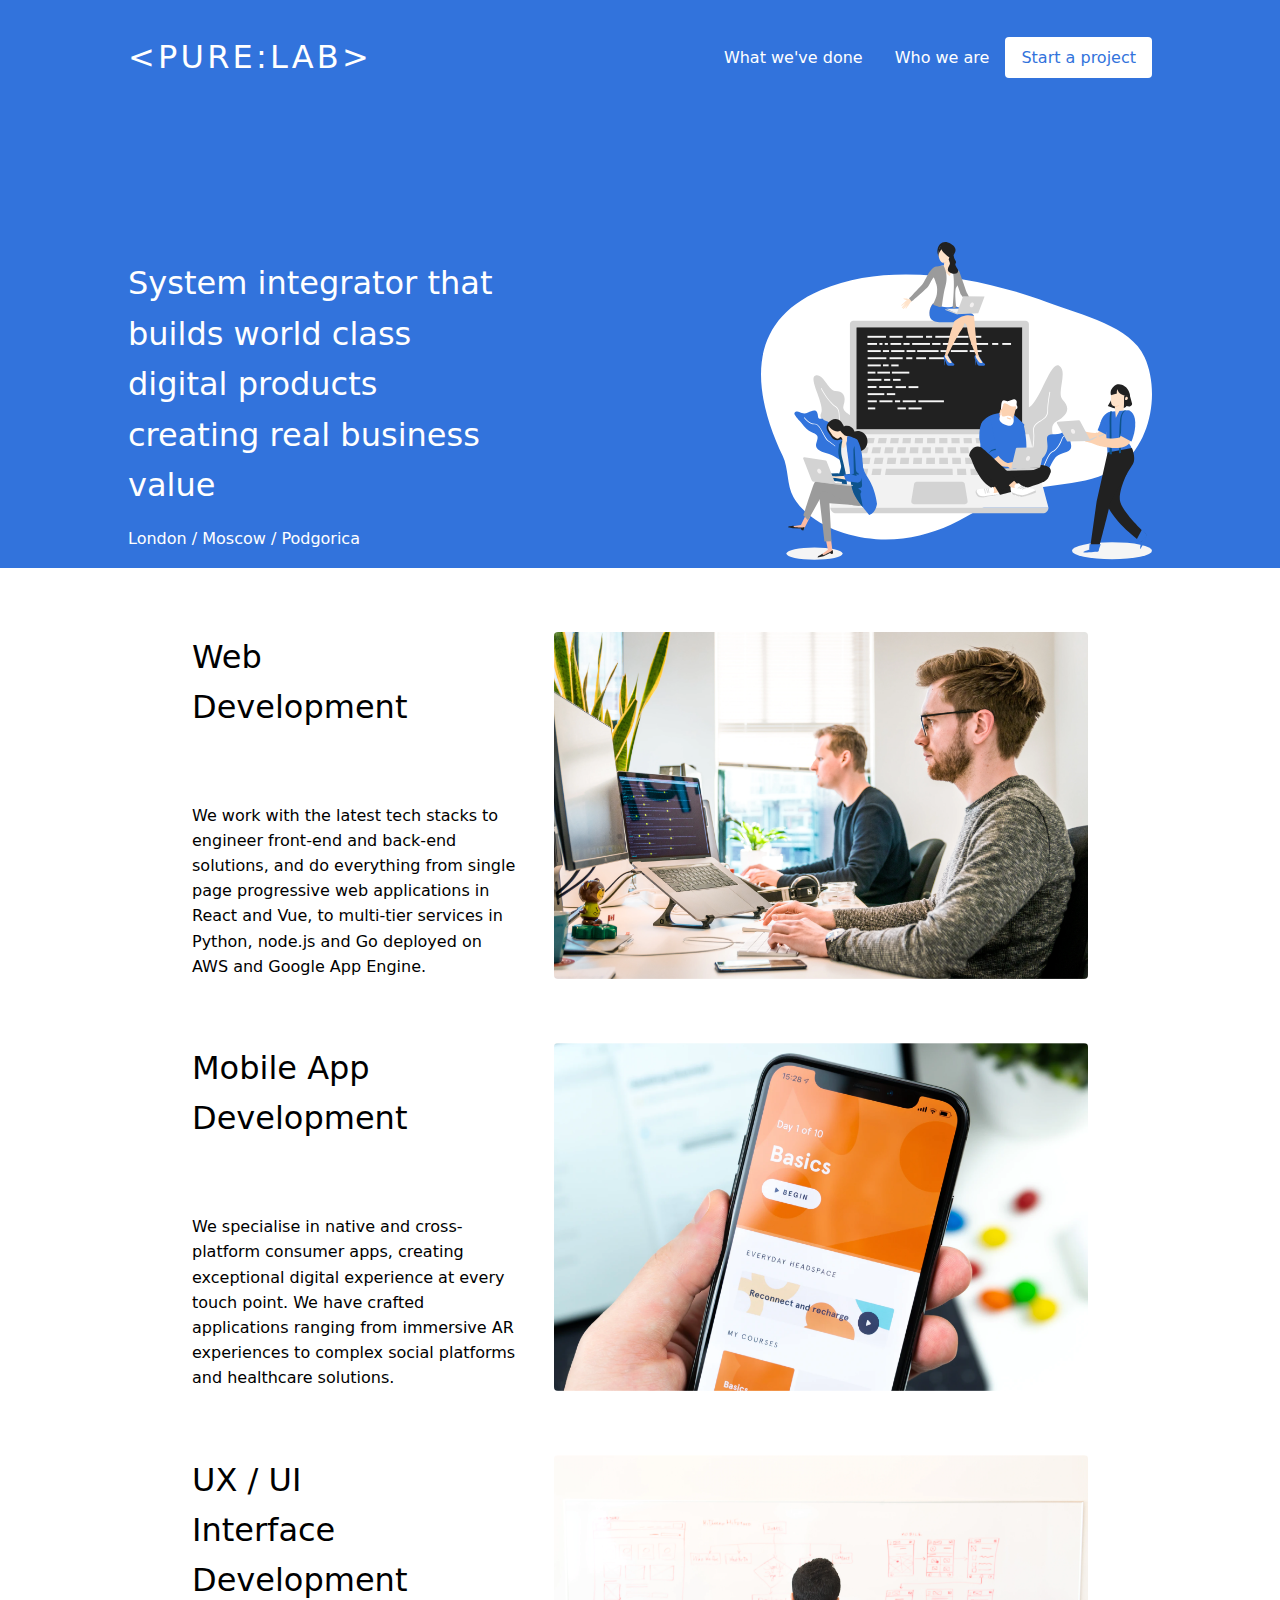
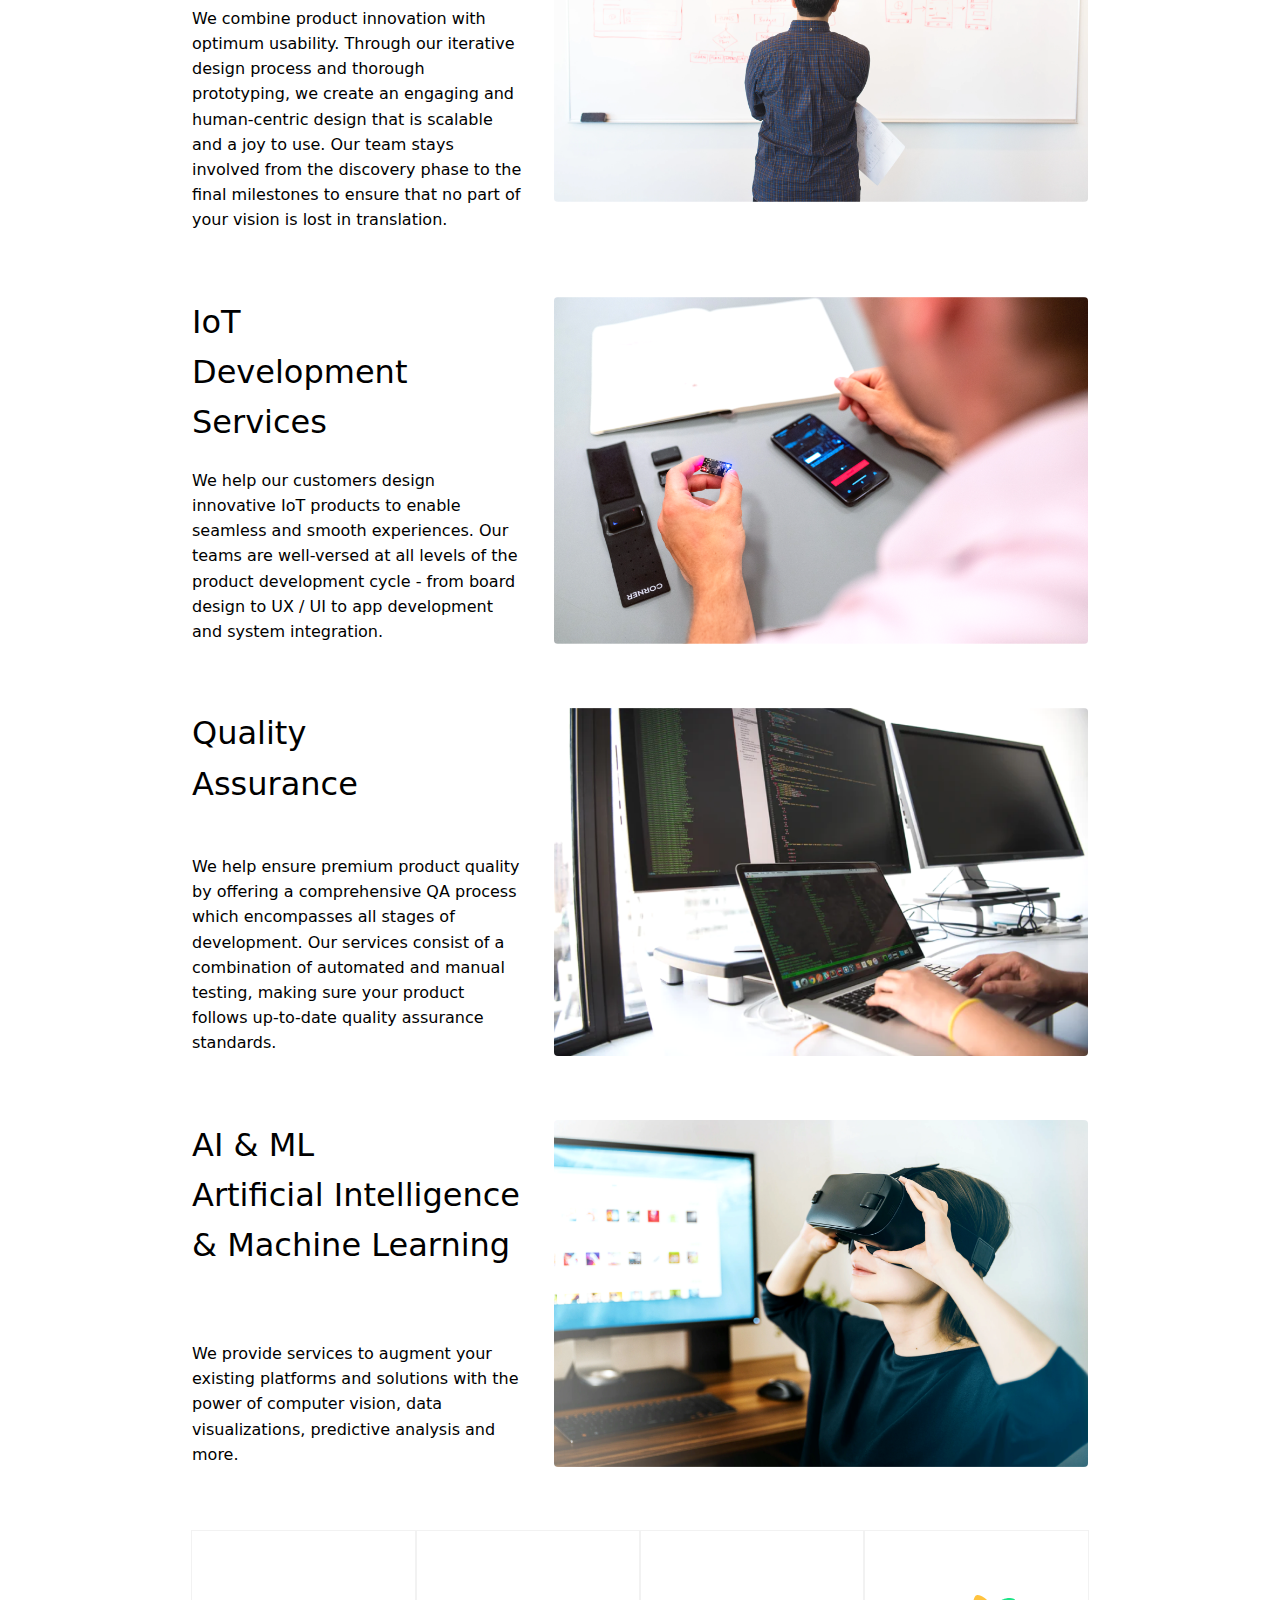
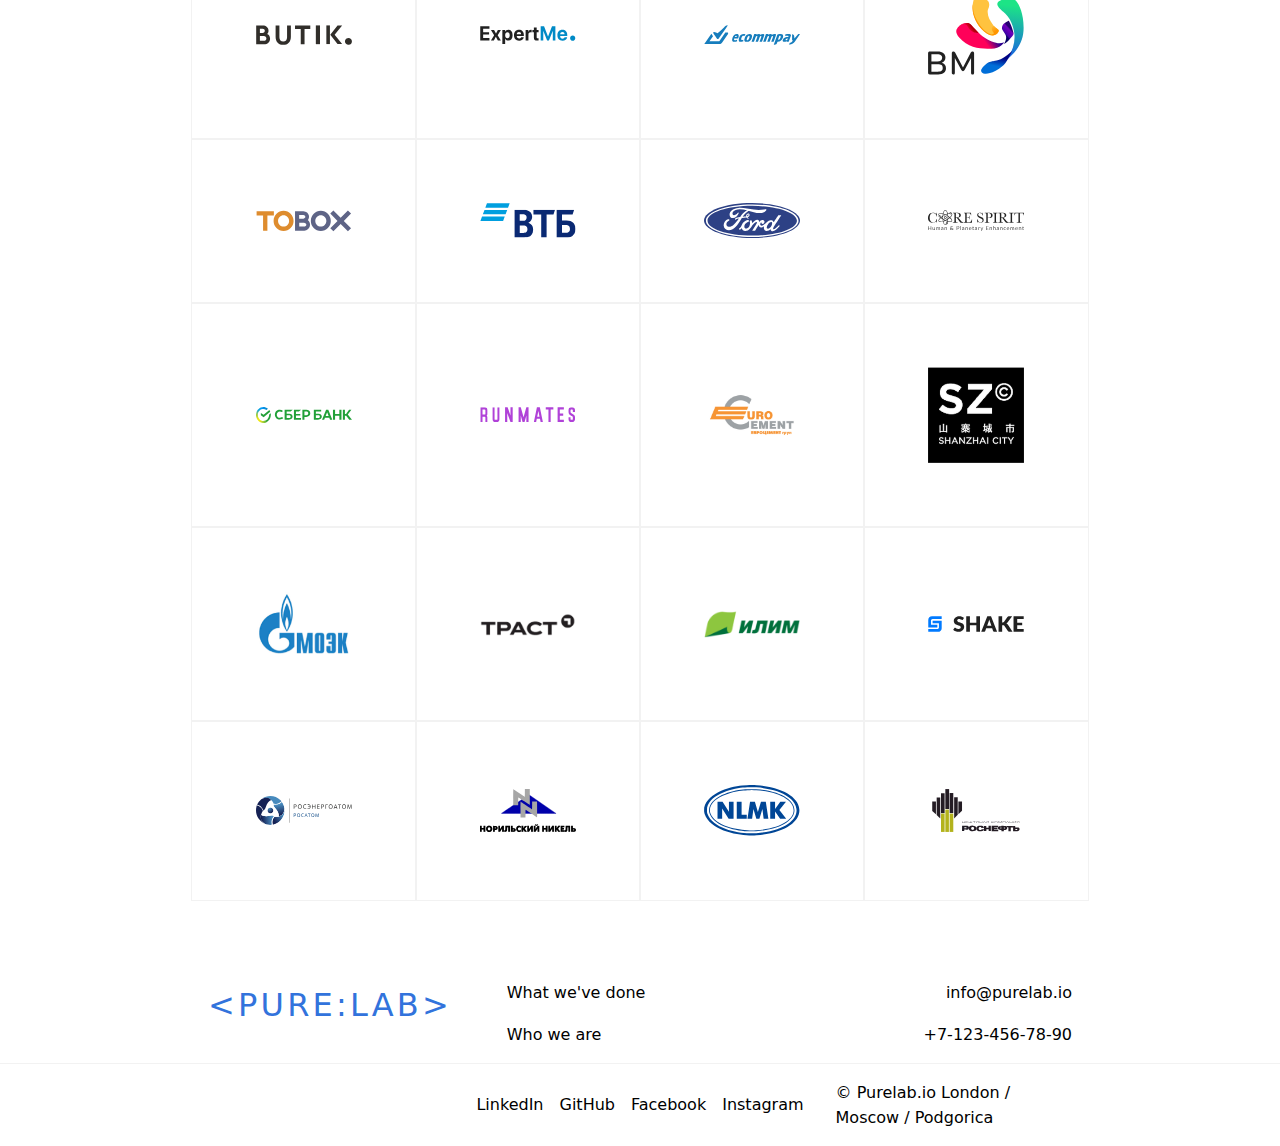
==== commit fdd0486b: "deploy: 34a05be41186c1081cbc08c2925023d0d77c8b2d" ====
--- a/index.html
+++ b/index.html
@@ -17,4 +17,4 @@
     disconnectedCallback() {if (obs) obs.unobserve(this)}
   }
   customElements.define(`a-nav`, Nav)
-}()</script></head><body><a href="main" class="skip-to-content" onclick="event.preventDefault(); if (document.getElementById('main')) {document.getElementById('main').scrollIntoView()}">Skip to content</a><a-nav id="top" role="header" class="navbar theme-inv"><a href="/" class="brand-logo-link">&lt;pure:lab&gt;</a><span class="strut"></span><a class="navlink" href="/what">What we've done</a><a class="navlink" href="/who">Who we are</a><a class="navlink" href="contact">Contact us</a><a class="navlink-btn" href="/start">Start a project</a></a-nav><main id="main" class="gap-ver-4"><div class="theme-inv pad-top-8 flex row-bet-sta page-pad-outer-1 gold-rat-lg-sm"><div class="gap-ver-aro-1"><div class="size-huge wid-narrow"><b>System integrator</b> that builds world class <b>digital products</b> creating <b>real business value</b></div><p>London / Moscow / Podgorica</p></div><img src="/images/Group%2011%20Copy.svg" is="a-img" class="rel" style="bottom: -2rem;"></div><div class="page-inner gap-ver-2-to-4"><div class="showcase"><div class="showcase-info"><h2><b>Web</b><br>Development</h2><p style="margin-top: auto;">We work with the latest tech stacks to engineer front-end and back-end solutions, and do everything from single page progressive web applications in React and Vue, to multi-tier services in Python, node.js and Go deployed on AWS and Google App Engine.</p></div><a class="aspect-ratio showcase-img" aria-current="page"><svg viewBox="0 0 16 9"></svg><img src="/images/Rectangle%20Copy%2013.png" is="a-img"></a></div><div class="showcase"><div class="showcase-info"><h2><b>Mobile App</b><br>Development</h2><p style="margin-top: auto;">We specialise in native and cross-platform consumer apps, creating exceptional digital experience at every touch point. We have crafted applications ranging from immersive AR experiences to complex social platforms and healthcare solutions.</p></div><a class="aspect-ratio showcase-img" aria-current="page"><svg viewBox="0 0 16 9"></svg><img src="/images/Rectangle%20Copy%2033.png" is="a-img"></a></div><div class="showcase"><div class="showcase-info"><h2><b>UX / UI</b><br>Interface Development</h2><p style="margin-top: auto;">We combine product innovation with optimum usability. Through our iterative design process and thorough prototyping, we create an engaging and human-centric design that is scalable and a joy to use. Our team stays involved from the discovery phase to the final milestones to ensure that no part of your vision is lost in translation.</p></div><a class="aspect-ratio showcase-img" aria-current="page"><svg viewBox="0 0 16 9"></svg><img src="/images/Rectangle%20Copy%2034.png" is="a-img"></a></div><div class="showcase"><div class="showcase-info"><h2><b>IoT</b><br>Development Services</h2><p style="margin-top: auto;">We help our customers design innovative IoT products to enable seamless and smooth experiences. Our teams are well-versed at all levels of the product development cycle - from board design to UX / UI to app development and system integration.</p></div><a class="aspect-ratio showcase-img" aria-current="page"><svg viewBox="0 0 16 9"></svg><img src="/images/Rectangle%20Copy%2035.png" is="a-img"></a></div><div class="showcase"><div class="showcase-info"><h2><b>Quality</b><br>Assurance</h2><p style="margin-top: auto;">We help ensure premium product quality by offering a comprehensive QA process which encompasses all stages of development. Our services consist of a combination of automated and manual testing, making sure your product follows up-to-date quality assurance standards.</p></div><a class="aspect-ratio showcase-img" aria-current="page"><svg viewBox="0 0 16 9"></svg><img src="/images/Rectangle%20Copy%2036.png" is="a-img"></a></div><div class="showcase"><div class="showcase-info"><h2><b>AI &amp; ML</b><br>Artificial Intelligence &amp; Machine Learning</h2><p style="margin-top: auto;">We provide services to augment your existing platforms and solutions with the power of computer vision, data visualizations, predictive analysis and more.</p></div><a class="aspect-ratio showcase-img" aria-current="page"><svg viewBox="0 0 16 9"></svg><img src="/images/Rectangle%20Copy%2037.png" is="a-img"></a></div><div class="grid-logos"><span class="pad-4"><img src="/images/Group%202@1,5x.svg" is="a-img"></span><span class="pad-4"><img src="/images/Group%20Copy%203@1,5x.svg" is="a-img"></span><span class="pad-4"><img src="/images/ecommpay-logo-blue@1,5x.svg" is="a-img"></span><span class="pad-4"><img src="/images/Group%205@1,5x.svg" is="a-img"></span><span class="pad-4"><img src="/images/Group%20Copy%204@1,5x.svg" is="a-img"></span><span class="pad-4"><img src="/images/VTB_Logo_2018%20Copy.svg" is="a-img"></span><span class="pad-4"><img src="/images/Ford_logo_flat.svg" is="a-img"></span><span class="pad-4"><img src="/images/CS_Logo_Black.svg" is="a-img"></span><span class="pad-4"><img src="/images/Sberbank_Logo_2020.svg" is="a-img"></span><span class="pad-4"><img src="/images/Group%2022%20Copy.svg" is="a-img"></span><span class="pad-4"><img src="/images/Eurocement-logo-600x400%20Copy.svg" is="a-img"></span><span class="pad-4"><img src="/images/download%20copy%204@1,5x.png" is="a-img"></span><span class="pad-4"><img src="/images/Bitmap%20Copy%208.png" is="a-img"></span><span class="pad-4"><img src="/images/trast-bank.png" is="a-img"></span><span class="pad-4"><img src="/images/Ilim_group_logo.png" is="a-img"></span><span class="pad-4"><img src="/images/Group%208.svg" is="a-img"></span><span class="pad-4"><img src="/images/Group%206.svg" is="a-img"></span><span class="pad-4"><img src="/images/Norilsk_Nickel_logo.svg" is="a-img"></span><span class="pad-4"><img src="/images/NLMK_Logo.svg" is="a-img"></span><span class="pad-4"><img src="/images/Rosneft_Logo.svg" is="a-img"></span></div></div></main><div class="mar-top-4"></div><footer class="footer"><div class="footer-track"><div class="footer-cell"><a href="/" class="brand-logo-link">&lt;pure:lab&gt;</a></div><div class="footer-cell flex col-sta-sta gap-ver-1"><a class="decolink" href="/what">What we've done</a><a class="decolink" href="/who">Who we are</a><a class="decolink" href="contact">Contact us</a></div><div class="footer-cell flex col-sta-end gap-ver-1 text-right"><a class="decolink" href="mailto:info@purelab.io" target="_blank" rel="noopener noreferrer">info@purelab.io</a><a href="tel:+7-123-456-78-90" target="_blank" rel="noopener noreferrer">+7-123-456-78-90</a></div></div><hr class="hr"><div class="footer-track"><div class="footer-cell"></div><div class="footer-cell flex row gap-hor-1"><a class="decolink flex row-cen-cen" aria-current="page">LinkedIn</a><a class="decolink flex row-cen-cen" aria-current="page">GitHub</a><a class="decolink flex row-cen-cen" aria-current="page">Facebook</a><a class="decolink flex row-cen-cen" aria-current="page">Instagram</a></div><div class="footer-cell text-right"><span>© Purelab.io London / Moscow / Podgorica</span></div></div></footer></body></html>+}()</script></head><body><a-nav id="top" role="header" class="navbar theme-inv"><a href="/" class="brand-logo-link">&lt;pure:lab&gt;</a><span class="strut"></span><a class="navlink" href="/what">What we've done</a><a class="navlink" href="/who">Who we are</a><a class="navlink-btn" href="/start">Start a project</a></a-nav><main id="main" class="gap-ver-4"><div class="theme-inv pad-top-8 flex row-bet-sta page-pad-outer-1 gold-rat-lg-sm"><div class="gap-ver-aro-1"><div class="size-huge wid-narrow"><b>System integrator</b> that builds world class <b>digital products</b> creating <b>real business value</b></div><p>London / Moscow / Podgorica</p></div><img src="/images/Group%2011%20Copy.svg" is="a-img" style="margin-bottom: -2rem;"></div><div class="page-inner gap-ver-2-to-4"><div class="showcase"><div class="showcase-info"><h2><b>Web</b><br>Development</h2><p style="margin-top: auto;">We work with the latest tech stacks to engineer front-end and back-end solutions, and do everything from single page progressive web applications in React and Vue, to multi-tier services in Python, node.js and Go deployed on AWS and Google App Engine.</p></div><a class="aspect-ratio showcase-img" aria-current="page"><svg viewBox="0 0 16 9"></svg><img src="/images/Rectangle%20Copy%2013.png" is="a-img"></a></div><div class="showcase"><div class="showcase-info"><h2><b>Mobile App</b><br>Development</h2><p style="margin-top: auto;">We specialise in native and cross-platform consumer apps, creating exceptional digital experience at every touch point. We have crafted applications ranging from immersive AR experiences to complex social platforms and healthcare solutions.</p></div><a class="aspect-ratio showcase-img" aria-current="page"><svg viewBox="0 0 16 9"></svg><img src="/images/Rectangle%20Copy%2033.png" is="a-img"></a></div><div class="showcase"><div class="showcase-info"><h2><b>UX / UI</b><br>Interface Development</h2><p style="margin-top: auto;">We combine product innovation with optimum usability. Through our iterative design process and thorough prototyping, we create an engaging and human-centric design that is scalable and a joy to use. Our team stays involved from the discovery phase to the final milestones to ensure that no part of your vision is lost in translation.</p></div><a class="aspect-ratio showcase-img" aria-current="page"><svg viewBox="0 0 16 9"></svg><img src="/images/Rectangle%20Copy%2034.png" is="a-img"></a></div><div class="showcase"><div class="showcase-info"><h2><b>IoT</b><br>Development Services</h2><p style="margin-top: auto;">We help our customers design innovative IoT products to enable seamless and smooth experiences. Our teams are well-versed at all levels of the product development cycle - from board design to UX / UI to app development and system integration.</p></div><a class="aspect-ratio showcase-img" aria-current="page"><svg viewBox="0 0 16 9"></svg><img src="/images/Rectangle%20Copy%2035.png" is="a-img"></a></div><div class="showcase"><div class="showcase-info"><h2><b>Quality</b><br>Assurance</h2><p style="margin-top: auto;">We help ensure premium product quality by offering a comprehensive QA process which encompasses all stages of development. Our services consist of a combination of automated and manual testing, making sure your product follows up-to-date quality assurance standards.</p></div><a class="aspect-ratio showcase-img" aria-current="page"><svg viewBox="0 0 16 9"></svg><img src="/images/Rectangle%20Copy%2036.png" is="a-img"></a></div><div class="showcase"><div class="showcase-info"><h2><b>AI &amp; ML</b><br>Artificial Intelligence &amp; Machine Learning</h2><p style="margin-top: auto;">We provide services to augment your existing platforms and solutions with the power of computer vision, data visualizations, predictive analysis and more.</p></div><a class="aspect-ratio showcase-img" aria-current="page"><svg viewBox="0 0 16 9"></svg><img src="/images/Rectangle%20Copy%2037.png" is="a-img"></a></div><div class="grid-logos"><span class="pad-4"><img src="/images/Group%202@1,5x.svg" is="a-img"></span><span class="pad-4"><img src="/images/Group%20Copy%203@1,5x.svg" is="a-img"></span><span class="pad-4"><img src="/images/ecommpay-logo-blue@1,5x.svg" is="a-img"></span><span class="pad-4"><img src="/images/Group%205@1,5x.svg" is="a-img"></span><span class="pad-4"><img src="/images/Group%20Copy%204@1,5x.svg" is="a-img"></span><span class="pad-4"><img src="/images/VTB_Logo_2018%20Copy.svg" is="a-img"></span><span class="pad-4"><img src="/images/Ford_logo_flat.svg" is="a-img"></span><span class="pad-4"><img src="/images/CS_Logo_Black.svg" is="a-img"></span><span class="pad-4"><img src="/images/Sberbank_Logo_2020.svg" is="a-img"></span><span class="pad-4"><img src="/images/Group%2022%20Copy.svg" is="a-img"></span><span class="pad-4"><img src="/images/Eurocement-logo-600x400%20Copy.svg" is="a-img"></span><span class="pad-4"><img src="/images/download%20copy%204@1,5x.png" is="a-img"></span><span class="pad-4"><img src="/images/Bitmap%20Copy%208.png" is="a-img"></span><span class="pad-4"><img src="/images/trast-bank.png" is="a-img"></span><span class="pad-4"><img src="/images/Ilim_group_logo.png" is="a-img"></span><span class="pad-4"><img src="/images/Group%208.svg" is="a-img"></span><span class="pad-4"><img src="/images/Group%206.svg" is="a-img"></span><span class="pad-4"><img src="/images/Norilsk_Nickel_logo.svg" is="a-img"></span><span class="pad-4"><img src="/images/NLMK_Logo.svg" is="a-img"></span><span class="pad-4"><img src="/images/Rosneft_Logo.svg" is="a-img"></span></div></div></main><div class="mar-top-4"></div><footer class="footer"><div class="footer-track"><div class="footer-cell"><a href="/" class="brand-logo-link">&lt;pure:lab&gt;</a></div><div class="footer-cell flex col-sta-sta gap-ver-1"><a class="decolink" href="/what">What we've done</a><a class="decolink" href="/who">Who we are</a></div><div class="footer-cell flex col-sta-end gap-ver-1 text-right"><a class="decolink" href="mailto:info@purelab.io" target="_blank" rel="noopener noreferrer">info@purelab.io</a><a href="tel:+7-123-456-78-90" target="_blank" rel="noopener noreferrer">+7-123-456-78-90</a></div></div><hr class="hr"><div class="footer-track"><div class="footer-cell"></div><div class="footer-cell flex row gap-hor-1"><a class="decolink flex row-cen-cen" aria-current="page">LinkedIn</a><a class="decolink flex row-cen-cen" aria-current="page">GitHub</a><a class="decolink flex row-cen-cen" aria-current="page">Facebook</a><a class="decolink flex row-cen-cen" aria-current="page">Instagram</a></div><div class="footer-cell text-right"><span>© Purelab.io London / Moscow / Podgorica</span></div></div></footer></body></html>--- a/styles/main.css
+++ b/styles/main.css
@@ -1 +1 @@
-*,::before,::after{box-sizing:border-box}*{margin:0;padding:0}*{font-family:inherit;font-weight:inherit;font-size:inherit;text-transform:inherit}*{line-height:2.8ex}html{font-family:sans-serif}code,key,pre{font-family:monospace}h1,h2,h3,h4,h5,h6{font-size:inherit}html,:-webkit-any-link{cursor:default}button{cursor:pointer;border:none;color:inherit;background-color:inherit;border-radius:0}button>*{vertical-align:middle}[role=button]{cursor:pointer}input,textarea{border:none;color:inherit;background-color:inherit}textarea{resize:none}::placeholder{color:currentColor;opacity:.5}form,input,textarea,button,select,option{text-decoration:inherit}input[type=checkbox],input[type=radio],input[type=select],input[type=file]{cursor:pointer}input[type=radio]{-ms-flex-negative:0;flex-shrink:0}input[type=number]::-webkit-inner-spin-button{-webkit-appearance:none}input[type=number]::-webkit-outer-spin-button{-webkit-appearance:none}input[type=number]{-moz-appearance:none}hr{align-self:stretch;margin:0;border:none}hr::before{content:"";display:block;border-top:1px dashed}a{text-decoration:none;color:inherit}a[href]{cursor:pointer}ul{list-style-type:disc}pre{white-space:pre-wrap}b,strong{font-weight:bolder}th{text-align:initial}[hidden]:not(:root){display:none}template{display:none !important}[disabled]{pointer-events:none;opacity:.7}img{max-width:100%}details>summary{cursor:pointer}details>summary *{display:inline}fieldset{border:none}.flex,.grid-logos>*,.showcase-info,.showcase,.footer-track,.navlink-btn,.navlink,.navbar,body{display:-webkit-box;display:-ms-flexbox;display:flex}.inl-flex{display:-webkit-inline-box;display:-ms-inline-flexbox;display:inline-flex}.row,.showcase,.footer-track{-webkit-box-orient:horizontal;-webkit-box-direction:normal;-ms-flex-direction:row;flex-direction:row}.col,.showcase-info,body{-webkit-box-orient:vertical;-webkit-box-direction:normal;-ms-flex-direction:column;flex-direction:column}.row-sta-sta{-webkit-box-orient:horizontal;-webkit-box-direction:normal;-ms-flex-direction:row;flex-direction:row;-webkit-box-pack:start;-ms-flex-pack:start;justify-content:flex-start;-webkit-box-align:start;-ms-flex-align:start;align-items:flex-start}.row-sta-cen{-webkit-box-orient:horizontal;-webkit-box-direction:normal;-ms-flex-direction:row;flex-direction:row;-webkit-box-pack:start;-ms-flex-pack:start;justify-content:flex-start;-webkit-box-align:center;-ms-flex-align:center;align-items:center}.row-sta-end{-webkit-box-orient:horizontal;-webkit-box-direction:normal;-ms-flex-direction:row;flex-direction:row;-webkit-box-pack:start;-ms-flex-pack:start;justify-content:flex-start;-webkit-box-align:end;-ms-flex-align:end;align-items:flex-end}.row-sta-str{-webkit-box-orient:horizontal;-webkit-box-direction:normal;-ms-flex-direction:row;flex-direction:row;-webkit-box-pack:start;-ms-flex-pack:start;justify-content:flex-start;-webkit-box-align:stretch;-ms-flex-align:stretch;align-items:stretch}.row-cen-sta{-webkit-box-orient:horizontal;-webkit-box-direction:normal;-ms-flex-direction:row;flex-direction:row;-webkit-box-pack:center;-ms-flex-pack:center;justify-content:center;-webkit-box-align:start;-ms-flex-align:start;align-items:flex-start}.row-cen-cen,.navlink-btn,.navlink{-webkit-box-orient:horizontal;-webkit-box-direction:normal;-ms-flex-direction:row;flex-direction:row;-webkit-box-pack:center;-ms-flex-pack:center;justify-content:center;-webkit-box-align:center;-ms-flex-align:center;align-items:center}.row-cen-end{-webkit-box-orient:horizontal;-webkit-box-direction:normal;-ms-flex-direction:row;flex-direction:row;-webkit-box-pack:center;-ms-flex-pack:center;justify-content:center;-webkit-box-align:end;-ms-flex-align:end;align-items:flex-end}.row-cen-str{-webkit-box-orient:horizontal;-webkit-box-direction:normal;-ms-flex-direction:row;flex-direction:row;-webkit-box-pack:center;-ms-flex-pack:center;justify-content:center;-webkit-box-align:stretch;-ms-flex-align:stretch;align-items:stretch}.row-end-sta{-webkit-box-orient:horizontal;-webkit-box-direction:normal;-ms-flex-direction:row;flex-direction:row;-webkit-box-pack:end;-ms-flex-pack:end;justify-content:flex-end;-webkit-box-align:start;-ms-flex-align:start;align-items:flex-start}.row-end-cen{-webkit-box-orient:horizontal;-webkit-box-direction:normal;-ms-flex-direction:row;flex-direction:row;-webkit-box-pack:end;-ms-flex-pack:end;justify-content:flex-end;-webkit-box-align:center;-ms-flex-align:center;align-items:center}.row-end-end{-webkit-box-orient:horizontal;-webkit-box-direction:normal;-ms-flex-direction:row;flex-direction:row;-webkit-box-pack:end;-ms-flex-pack:end;justify-content:flex-end;-webkit-box-align:end;-ms-flex-align:end;align-items:flex-end}.row-end-str{-webkit-box-orient:horizontal;-webkit-box-direction:normal;-ms-flex-direction:row;flex-direction:row;-webkit-box-pack:end;-ms-flex-pack:end;justify-content:flex-end;-webkit-box-align:stretch;-ms-flex-align:stretch;align-items:stretch}.row-aro-sta{-webkit-box-orient:horizontal;-webkit-box-direction:normal;-ms-flex-direction:row;flex-direction:row;-ms-flex-pack:distribute;justify-content:space-around;-webkit-box-align:start;-ms-flex-align:start;align-items:flex-start}.row-aro-cen{-webkit-box-orient:horizontal;-webkit-box-direction:normal;-ms-flex-direction:row;flex-direction:row;-ms-flex-pack:distribute;justify-content:space-around;-webkit-box-align:center;-ms-flex-align:center;align-items:center}.row-aro-end{-webkit-box-orient:horizontal;-webkit-box-direction:normal;-ms-flex-direction:row;flex-direction:row;-ms-flex-pack:distribute;justify-content:space-around;-webkit-box-align:end;-ms-flex-align:end;align-items:flex-end}.row-aro-str{-webkit-box-orient:horizontal;-webkit-box-direction:normal;-ms-flex-direction:row;flex-direction:row;-ms-flex-pack:distribute;justify-content:space-around;-webkit-box-align:stretch;-ms-flex-align:stretch;align-items:stretch}.row-bet-sta{-webkit-box-orient:horizontal;-webkit-box-direction:normal;-ms-flex-direction:row;flex-direction:row;-webkit-box-pack:justify;-ms-flex-pack:justify;justify-content:space-between;-webkit-box-align:start;-ms-flex-align:start;align-items:flex-start}.row-bet-cen,.navbar{-webkit-box-orient:horizontal;-webkit-box-direction:normal;-ms-flex-direction:row;flex-direction:row;-webkit-box-pack:justify;-ms-flex-pack:justify;justify-content:space-between;-webkit-box-align:center;-ms-flex-align:center;align-items:center}.row-bet-end{-webkit-box-orient:horizontal;-webkit-box-direction:normal;-ms-flex-direction:row;flex-direction:row;-webkit-box-pack:justify;-ms-flex-pack:justify;justify-content:space-between;-webkit-box-align:end;-ms-flex-align:end;align-items:flex-end}.row-bet-str{-webkit-box-orient:horizontal;-webkit-box-direction:normal;-ms-flex-direction:row;flex-direction:row;-webkit-box-pack:justify;-ms-flex-pack:justify;justify-content:space-between;-webkit-box-align:stretch;-ms-flex-align:stretch;align-items:stretch}.col-sta-sta{-webkit-box-orient:vertical;-webkit-box-direction:normal;-ms-flex-direction:column;flex-direction:column;-webkit-box-pack:start;-ms-flex-pack:start;justify-content:flex-start;-webkit-box-align:start;-ms-flex-align:start;align-items:flex-start}.col-sta-cen{-webkit-box-orient:vertical;-webkit-box-direction:normal;-ms-flex-direction:column;flex-direction:column;-webkit-box-pack:start;-ms-flex-pack:start;justify-content:flex-start;-webkit-box-align:center;-ms-flex-align:center;align-items:center}.col-sta-end{-webkit-box-orient:vertical;-webkit-box-direction:normal;-ms-flex-direction:column;flex-direction:column;-webkit-box-pack:start;-ms-flex-pack:start;justify-content:flex-start;-webkit-box-align:end;-ms-flex-align:end;align-items:flex-end}.col-sta-str{-webkit-box-orient:vertical;-webkit-box-direction:normal;-ms-flex-direction:column;flex-direction:column;-webkit-box-pack:start;-ms-flex-pack:start;justify-content:flex-start;-webkit-box-align:stretch;-ms-flex-align:stretch;align-items:stretch}.col-cen-sta{-webkit-box-orient:vertical;-webkit-box-direction:normal;-ms-flex-direction:column;flex-direction:column;-webkit-box-pack:center;-ms-flex-pack:center;justify-content:center;-webkit-box-align:start;-ms-flex-align:start;align-items:flex-start}.col-cen-cen,.grid-logos>*{-webkit-box-orient:vertical;-webkit-box-direction:normal;-ms-flex-direction:column;flex-direction:column;-webkit-box-pack:center;-ms-flex-pack:center;justify-content:center;-webkit-box-align:center;-ms-flex-align:center;align-items:center}.col-cen-end{-webkit-box-orient:vertical;-webkit-box-direction:normal;-ms-flex-direction:column;flex-direction:column;-webkit-box-pack:center;-ms-flex-pack:center;justify-content:center;-webkit-box-align:end;-ms-flex-align:end;align-items:flex-end}.col-cen-str{-webkit-box-orient:vertical;-webkit-box-direction:normal;-ms-flex-direction:column;flex-direction:column;-webkit-box-pack:center;-ms-flex-pack:center;justify-content:center;-webkit-box-align:stretch;-ms-flex-align:stretch;align-items:stretch}.col-end-sta{-webkit-box-orient:vertical;-webkit-box-direction:normal;-ms-flex-direction:column;flex-direction:column;-webkit-box-pack:end;-ms-flex-pack:end;justify-content:flex-end;-webkit-box-align:start;-ms-flex-align:start;align-items:flex-start}.col-end-cen{-webkit-box-orient:vertical;-webkit-box-direction:normal;-ms-flex-direction:column;flex-direction:column;-webkit-box-pack:end;-ms-flex-pack:end;justify-content:flex-end;-webkit-box-align:center;-ms-flex-align:center;align-items:center}.col-end-end{-webkit-box-orient:vertical;-webkit-box-direction:normal;-ms-flex-direction:column;flex-direction:column;-webkit-box-pack:end;-ms-flex-pack:end;justify-content:flex-end;-webkit-box-align:end;-ms-flex-align:end;align-items:flex-end}.col-end-str{-webkit-box-orient:vertical;-webkit-box-direction:normal;-ms-flex-direction:column;flex-direction:column;-webkit-box-pack:end;-ms-flex-pack:end;justify-content:flex-end;-webkit-box-align:stretch;-ms-flex-align:stretch;align-items:stretch}.col-aro-sta{-webkit-box-orient:vertical;-webkit-box-direction:normal;-ms-flex-direction:column;flex-direction:column;-ms-flex-pack:distribute;justify-content:space-around;-webkit-box-align:start;-ms-flex-align:start;align-items:flex-start}.col-aro-cen{-webkit-box-orient:vertical;-webkit-box-direction:normal;-ms-flex-direction:column;flex-direction:column;-ms-flex-pack:distribute;justify-content:space-around;-webkit-box-align:center;-ms-flex-align:center;align-items:center}.col-aro-end{-webkit-box-orient:vertical;-webkit-box-direction:normal;-ms-flex-direction:column;flex-direction:column;-ms-flex-pack:distribute;justify-content:space-around;-webkit-box-align:end;-ms-flex-align:end;align-items:flex-end}.col-aro-str{-webkit-box-orient:vertical;-webkit-box-direction:normal;-ms-flex-direction:column;flex-direction:column;-ms-flex-pack:distribute;justify-content:space-around;-webkit-box-align:stretch;-ms-flex-align:stretch;align-items:stretch}.col-bet-sta{-webkit-box-orient:vertical;-webkit-box-direction:normal;-ms-flex-direction:column;flex-direction:column;-webkit-box-pack:justify;-ms-flex-pack:justify;justify-content:space-between;-webkit-box-align:start;-ms-flex-align:start;align-items:flex-start}.col-bet-cen{-webkit-box-orient:vertical;-webkit-box-direction:normal;-ms-flex-direction:column;flex-direction:column;-webkit-box-pack:justify;-ms-flex-pack:justify;justify-content:space-between;-webkit-box-align:center;-ms-flex-align:center;align-items:center}.col-bet-end{-webkit-box-orient:vertical;-webkit-box-direction:normal;-ms-flex-direction:column;flex-direction:column;-webkit-box-pack:justify;-ms-flex-pack:justify;justify-content:space-between;-webkit-box-align:end;-ms-flex-align:end;align-items:flex-end}.col-bet-str{-webkit-box-orient:vertical;-webkit-box-direction:normal;-ms-flex-direction:column;flex-direction:column;-webkit-box-pack:justify;-ms-flex-pack:justify;justify-content:space-between;-webkit-box-align:stretch;-ms-flex-align:stretch;align-items:stretch}.flex-0{-webkit-box-flex:0 0;-ms-flex:0 0;flex:0 0}.flex-1,.strut,.footer-cell{-webkit-box-flex:1 0;-ms-flex:1 0;flex:1 0}.flex-2{-webkit-box-flex:2 0;-ms-flex:2 0;flex:2 0}.flex-3{-webkit-box-flex:3 0;-ms-flex:3 0;flex:3 0}.flex-4{-webkit-box-flex:4 0;-ms-flex:4 0;flex:4 0}.flex-5{-webkit-box-flex:5 0;-ms-flex:5 0;flex:5 0}.flex-6{-webkit-box-flex:6 0;-ms-flex:6 0;flex:6 0}.flex-7{-webkit-box-flex:7 0;-ms-flex:7 0;flex:7 0}.flex-8{-webkit-box-flex:8 0;-ms-flex:8 0;flex:8 0}.flex-9{-webkit-box-flex:9 0;-ms-flex:9 0;flex:9 0}.ord-0{-webkit-box-ordinal-group:1;-ms-flex-order:0;order:0}.ord-1{-webkit-box-ordinal-group:2;-ms-flex-order:1;order:1}.ord-2{-webkit-box-ordinal-group:3;-ms-flex-order:2;order:2}.ord-3{-webkit-box-ordinal-group:4;-ms-flex-order:3;order:3}.ord-4{-webkit-box-ordinal-group:5;-ms-flex-order:4;order:4}.ord-5{-webkit-box-ordinal-group:6;-ms-flex-order:5;order:5}.ord-6{-webkit-box-ordinal-group:7;-ms-flex-order:6;order:6}.ord-7{-webkit-box-ordinal-group:8;-ms-flex-order:7;order:7}.ord-8{-webkit-box-ordinal-group:9;-ms-flex-order:8;order:8}.ord-9{-webkit-box-ordinal-group:10;-ms-flex-order:9;order:9}.flex-noshrink,.svg-icon,.footer-cell{-ms-flex-negative:0;flex-shrink:0}.mar-top-0x5{margin-top:.5rem}.mar-top-1,*+.jumbo-desc{margin-top:1rem}.mar-top-2{margin-top:2rem}.mar-top-4{margin-top:4rem}.mar-bot-0x5{margin-bottom:.5rem}.mar-bot-1{margin-bottom:1rem}.mar-bot-2{margin-bottom:2rem}.mar-bot-4{margin-bottom:4rem}.mar-rig-0x5{margin-right:.5rem}.mar-rig-1{margin-right:1rem}.mar-rig-2{margin-right:2rem}.mar-rig-4{margin-right:4rem}.mar-lef-0x5{margin-left:.5rem}.mar-lef-1{margin-left:1rem}.mar-lef-2{margin-left:2rem}.mar-lef-4{margin-left:4rem}.mar-ver-0x5{margin-top:.5rem;margin-bottom:.5rem}.mar-ver-1,.gap-ver-aro-1>*{margin-top:1rem;margin-bottom:1rem}.mar-ver-2{margin-top:2rem;margin-bottom:2rem}.mar-ver-4{margin-top:4rem;margin-bottom:4rem}.mar-hor-0x5{margin-left:.5rem;margin-right:.5rem}.mar-hor-1{margin-left:1rem;margin-right:1rem}.mar-hor-2{margin-left:2rem;margin-right:2rem}.mar-hor-4{margin-left:4rem;margin-right:4rem}.mar-0x5{margin:.5rem}.mar-1{margin:1rem}.mar-2{margin:2rem}.mar-4{margin:4rem}.pad-top-0x5{padding-top:.5rem}.pad-top-1{padding-top:1rem}.pad-top-2{padding-top:2rem}.pad-top-4{padding-top:4rem}.pad-bot-0x5{padding-bottom:.5rem}.pad-bot-1{padding-bottom:1rem}.pad-bot-2{padding-bottom:2rem}.pad-bot-4{padding-bottom:4rem}.pad-rig-0x5{padding-right:.5rem}.pad-rig-1{padding-right:1rem}.pad-rig-2{padding-right:2rem}.pad-rig-4{padding-right:4rem}.pad-lef-0x5{padding-left:.5rem}.pad-lef-1{padding-left:1rem}.pad-lef-2{padding-left:2rem}.pad-lef-4{padding-left:4rem}.pad-ver-0x5,.pad-broad,.btn,.navlink-btn,.navlink{padding-top:.5rem;padding-bottom:.5rem}.pad-ver-1{padding-top:1rem;padding-bottom:1rem}.pad-ver-2,.navbar{padding-top:2rem;padding-bottom:2rem}.pad-ver-4{padding-top:4rem;padding-bottom:4rem}.pad-hor-0x5{padding-left:.5rem;padding-right:.5rem}.pad-hor-1,.pad-broad,.btn,.navlink-btn,.navlink{padding-left:1rem;padding-right:1rem}.pad-hor-2{padding-left:2rem;padding-right:2rem}.pad-hor-4{padding-left:4rem;padding-right:4rem}.pad-0x5{padding:.5rem}.pad-1,.skip-to-content:focus,.footer-cell{padding:1rem}.pad-2,.grid-logos>*{padding:2rem}.pad-4{padding:4rem}.gap-ver-0x5>:not([hidden])+:not([hidden]){margin-top:.5rem}.gap-ver-1>:not([hidden])+:not([hidden]),.showcase-info>:not([hidden])+:not([hidden]){margin-top:1rem}.gap-ver-2>:not([hidden])+:not([hidden]){margin-top:2rem}.gap-ver-4>:not([hidden])+:not([hidden]){margin-top:4rem}.gap-hor-0x5>:not([hidden])+:not([hidden]){margin-left:.5rem}.gap-hor-1>:not([hidden])+:not([hidden]){margin-left:1rem}.gap-hor-2>:not([hidden])+:not([hidden]),.showcase>:not([hidden])+:not([hidden]){margin-left:2rem}.gap-hor-4>:not([hidden])+:not([hidden]){margin-left:4rem}.gap-ver-let>:not([hidden])+:not([hidden]){margin-top:1ex}.gap-hor-let>:not([hidden])+:not([hidden]){margin-left:calc(1em / 4)}.rel{position:relative}.abs,.abs-tl,.abs-b{position:absolute}.fix,.fix-tl,.skip-to-content{position:fixed}.static{position:static}.sticky,.navbar{position:-webkit-sticky;position:sticky}.mar-cen,.page-inner,.footer-track,.page-outer,body{margin-left:auto;margin-right:auto}.block{display:block}.inl{display:inline}.inl-block{display:inline-block}.inl-table{display:inline-table}.table{display:table}.table-row{display:table-row}.table-col{display:table-column}.table-cell{display:table-cell}.list-item{display:list-item}.wid-25p{width:25%}.wid-50p{width:50%}.wid-75p{width:75%}.wid-100p,.expand,.navbar{width:100%}.wid-100vw{width:100vw}.hei-25p{height:25%}.hei-50p{height:50%}.hei-75p{height:75%}.hei-100p,.expand{height:100%}.hei-100vh{height:100vh}.over-hidden{overflow:hidden}.over-x-scroll{overflow-x:scroll;overflow-y:hidden}.over-y-scroll{overflow-x:hidden;overflow-y:scroll}.cur-auto{cursor:auto}.cur-move{cursor:move}.cur-text{cursor:text}.cur-wait{cursor:wait}.cur-help{cursor:help}.cur-def{cursor:default}.cur-point{cursor:pointer}.cur-zoom{cursor:zoom-in}.cur-pro{cursor:progress}.cur-cross{cursor:crosshair}.cur-not,[disabled]{cursor:not-allowed}.cur-none{pointer-events:none}.vis-hidden{visibility:hidden}.vis-visible{visibility:visible}.vis-collapse{visibility:collapse}.table-fix{table-layout:fixed}.text-lef{text-align:left}.text-rig{text-align:right}.text-cen{text-align:center}.text-jus{text-align:justify}.vali-top{vertical-align:top}.vali-mid{vertical-align:middle}.vali-bot{vertical-align:bottom}.vali-bas{vertical-align:baseline}.vali-sub{vertical-align:sub}.vali-sup{vertical-align:super}.vali-text-top{vertical-align:text-top}.vali-text-bot{vertical-align:text-bottom}.dec-none{text-decoration:none}.dec-over{text-decoration:overline}.dec-under{text-decoration:underline}.dec-strike{text-decoration:line-through}.trans-none{text-transform:none}.trans-upper,.brand-logo-link{text-transform:uppercase}.trans-lower{text-transform:lowercase}.trans-cap{text-transform:capitalize}.wspace-pre{white-space:pre}.wspace-normal{white-space:normal}.wspace-nowrap{white-space:nowrap}.wspace-pre-wrap{white-space:pre-wrap}.wspace-pre-line{white-space:pre-line}.ellipsis,.ellipsis *{text-overflow:ellipsis;white-space:nowrap;overflow:hidden}.wei-normal,.jumbo-sub,:root{font-weight:normal}.wei-bold,.jumbo-title,.brand-logo-link,.bold{font-weight:bold}.wei-semi,.wei-bold,.jumbo-title,.brand-logo-link,.bold{font-weight:500}.wei-bolder,.bolder{font-weight:bolder}.wei-lighter,.wei-normal,.jumbo-sub,:root{font-weight:lighter}.wei-100{font-weight:100}.wei-200{font-weight:200}.wei-300{font-weight:300}.wei-400{font-weight:400}.wei-500{font-weight:500}.wei-600{font-weight:600}.wei-700{font-weight:700}.wei-800{font-weight:800}.wei-900{font-weight:900}.font-normal{font-style:normal}.font-italic,.italic{font-style:italic}.font-oblique,.oblique{font-style:oblique}.circle{border-radius:50%}.bg-cen{background-position:center center;background-repeat:no-repeat}.bg-cov{background-position:center center;background-repeat:no-repeat;background-size:cover}.bg-con{background-position:center center;background-repeat:no-repeat;background-size:contain}:root{--c-gray-bg-far: hsl(0, 0%, 46%);--c-gray-bg-near: hsl(0, 0%, 95%);--c-gray-fg-far: hsl(0, 0%, 70%);--c-gray-fg-near: hsl(0, 0%, 40%);--c-red: hsl(3, 100%, 60%);--c-blue: hsl(207, 100%, 42%);--c-code-bg: hsl(60, 33%, 97%);--c-hr: var(--c-gray-bg-near);--c-prim: #3273dc;--c-def-bg: white;--c-def-fg: black;--c-def-act-bg: var(--c-def-bg);--c-def-act-fg: #3273dc;--c-def-act-hov-bg: var(--c-def-act-bg);--c-def-act-hov-fg: #5e91e4;--c-inv-bg: var(--c-prim);--c-inv-fg: var(--c-def-bg);--c-inv-act-bg: var(--c-inv-bg);--c-inv-act-fg: var(--c-def-bg);--c-inv-act-hov-bg: #5e91e4;--c-inv-act-hov-fg: #b5ccf2;--c-bg: var(--c-def-bg);--c-fg: var(--c-def-fg);--c-act-bg: var(--c-def-act-bg);--c-act-fg: var(--c-def-act-fg);--c-act-hov-bg: var(--c-def-act-hov-bg);--c-act-hov-fg: var(--c-def-act-hov-fg)}:root{--wid-outer-max: 1024px;--wid-inner-max: 896px;--wid-lim: 80vw;--font-size-h1: 1.6rem;--font-size-h2: 1.4rem;--font-size-h3: 1.2rem;--font-size-small: 0.8rem;--font-size-normal: 1rem;--font-size-large: 1.4rem;--font-size-huge: 2rem;--font-size-giant: 4rem;--font-size-titan: 6rem;--font-size-monster: 8rem;--border-radius: 4px;--thick-border-width: 2px;--wid-narrow: 24rem;--phi: 1.6180339887498948}:root{--c-skype: #00aff0;--c-github: #4183c4;--c-youtube: #ff0000;--c-twitter: #55acee;--c-linkedin: #0976b4;--c-facebook: #3b5998;--c-feedly: #2bb24c;--c-discord: #7289da;--c-rss: #f26522}:root{font-family:system-ui,-apple-system,BlinkMacSystemFont,"Helvetica Neue",Roboto,Oxygen-Sans,Ubuntu,Cantarell,"Segoe UI",Verdana,sans-serif;scroll-behavior:smooth}body{min-height:100vh;overflow-x:auto;overflow-y:scroll}.bg,.theme-inv,.skip-to-content,.navlink-btn,.navbar.--stuck,.theme-def,:root{background-color:var(--c-bg)}.fg,.theme-inv,.skip-to-content,.navlink-btn,.navbar.--stuck,.theme-def,:root{color:var(--c-fg)}.bg-prim{background-color:var(--c-prim)}.fg-prim{color:var(--c-prim)}.bg-act{background-color:var(--c-act-fg)}.fg-act,.brand-logo-link,.navlink-btn,.decolink[href]:active,[href].navlink:active,.decolink[href][aria-current],[href][aria-current].navlink{color:var(--c-act-fg)}.bg-act-hov{background-color:var(--c-act-hov-fg)}.fg-act-hov,.brand-logo-link:not([disabled]):hover,.brand-logo-link:not([disabled]):focus,.navlink-btn:not([disabled]):hover,.navlink-btn:not([disabled]):focus,.decolink[href]:not([disabled]):hover,[href].navlink:not([disabled]):hover,.decolink[href]:not([disabled]):focus,[href].navlink:not([disabled]):focus{color:var(--c-act-hov-fg)}.bg-code,.code,code,key,pre{background-color:var(--c-code-bg)}.theme-def,.theme-inv .theme-inv,.skip-to-content .theme-inv,.theme-inv .skip-to-content,.skip-to-content .skip-to-content,.navlink-btn .theme-inv,.navlink-btn .skip-to-content,.theme-inv .navlink-btn,.skip-to-content .navlink-btn,.navlink-btn .navlink-btn,.navbar.--stuck .theme-inv,.navbar.--stuck .skip-to-content,.navbar.--stuck .navlink-btn,.theme-inv .navbar.--stuck,.skip-to-content .navbar.--stuck,.navlink-btn .navbar.--stuck,.navbar.--stuck .navbar.--stuck{--c-bg: var(--c-def-bg);--c-fg: var(--c-def-fg);--c-act-bg: var(--c-def-act-bg);--c-act-fg: var(--c-def-act-fg);--c-act-hov-bg: var(--c-def-act-hov-bg);--c-act-hov-fg: var(--c-def-act-hov-fg)}.theme-inv,.skip-to-content,.navlink-btn,.navbar.--stuck{--c-bg: var(--c-inv-bg);--c-fg: var(--c-inv-fg);--c-act-bg: var(--c-inv-act-bg);--c-act-fg: var(--c-inv-act-fg);--c-act-hov-bg: var(--c-inv-act-hov-bg);--c-act-hov-fg: var(--c-inv-act-hov-fg)}.hr{color:var(--c-hr)}.hr::before{border-top-style:solid}.size-small{font-size:var(--font-size-small)}.size-normal{font-size:var(--font-size-normal)}.size-large{font-size:var(--font-size-large)}.size-huge,.showcase-info h2,.jumbo-sub,.brand-logo-link{font-size:var(--font-size-huge)}.size-giant{font-size:var(--font-size-giant)}.size-titan{font-size:var(--font-size-titan)}.size-monster{font-size:var(--font-size-monster)}.font-mono,.code,code,key,pre{font-family:SF Mono,Menlo,Monaco,DejaVu Sans Mono,Consolas,monospace}.page-wid-outer,.page-outer{width:100%;max-width:var(--wid-outer-max)}.page-wid-inner,.page-inner,.footer-track{width:100%;max-width:calc(min(var(--wid-lim), var(--wid-inner-max)))}.wid-narrow{max-width:var(--wid-narrow)}.page-pad-outer{margin-left:auto;margin-right:auto;padding-left:calc( (100vw - min(var(--wid-lim), var(--wid-outer-max))) / 2 );padding-right:calc( (100vw - min(var(--wid-lim), var(--wid-outer-max))) / 2 )}.page-pad-outer-1,.jumbo-desc,.jumbo-sub,.navbar{margin-left:auto;margin-right:auto;padding-left:calc( (100vw - min(var(--wid-lim), var(--wid-outer-max))) / 2 );padding-right:calc( (100vw - min(var(--wid-lim), var(--wid-outer-max))) / 2 )}.page-pad-inner{margin-left:auto;margin-right:auto;padding-left:calc( (100vw - min(var(--wid-lim), var(--wid-inner-max))) / 2 );padding-right:calc( (100vw - min(var(--wid-lim), var(--wid-inner-max))) / 2 )}.gold-rat-lg,.gold-rat-sm-lg>:last-child,.showcase>:last-child,.gold-rat-lg-sm>:first-child{width:calc(100%/var(--phi))}.gold-rat-sm,.gold-rat-sm-lg>:first-child,.showcase>:first-child,.gold-rat-lg-sm>:last-child{width:calc(100%/var(--phi)/var(--phi))}.self-sta,.showcase-img{-ms-flex-item-align:start;align-self:flex-start}.self-cen{-ms-flex-item-align:center;-ms-grid-row-align:center;align-self:center}.self-end{-ms-flex-item-align:end;align-self:flex-end}.self-str,.showcase-img img,.showcase-info{-ms-flex-item-align:stretch;-ms-grid-row-align:stretch;align-self:stretch}.pad-top-6{padding-top:6rem}.pad-top-8{padding-top:8rem}.mar-top-aut,.footer{margin-top:auto}.navbar{top:-1px;left:0;right:0;z-index:1}.under,.decolink[href]:active,[href].navlink:active,.decolink[href][aria-current],[href][aria-current].navlink,.decolink[href]:not([disabled]):hover,[href].navlink:not([disabled]):hover,.decolink[href]:not([disabled]):focus,[href].navlink:not([disabled]):focus{text-decoration:underline;text-decoration:underline var(--thick-border-width);text-underline-offset:.5ex}.svg-icon{width:1em;height:1em}.skip-to-content{padding:0;width:1px;height:1px;opacity:0;overflow:hidden}.skip-to-content:focus{width:initial;height:initial;opacity:initial;overflow:initial}.round,.btn,.img-std,.showcase-img img,.navlink-btn{border-radius:var(--border-radius)}.bord-top{border-top:1px solid var(--c-gray-fg-far)}.bord{border:1px solid var(--c-gray-fg-far)}.brand-logo-link{letter-spacing:.1em}.jumbo-title{color:var(--c-gray-bg-near);font-size:var(--font-size-titan);line-height:2ex;margin-left:auto;margin-right:auto;padding-left:calc( (100vw - min(var(--wid-lim), var(--wid-outer-max))) / 2 );padding-right:calc( (100vw - min(var(--wid-lim), var(--wid-outer-max))) / 2 )}@media(min-width: 1024px){.jumbo-title{margin-left:auto;margin-right:auto;padding-left:calc( (100vw - min(var(--wid-lim), var(--wid-outer-max)) - 1em) / 2 );padding-right:calc( (100vw - min(var(--wid-lim), var(--wid-outer-max)) - 1em) / 2 );font-size:var(--font-size-monster)}}*+.jumbo-sub{margin-top:1rem}.jumbo-title+.jumbo-sub{margin-top:-3ex}.grid-logos{display:grid;grid-template-columns:repeat(auto-fill, minmax(12rem, 1fr))}.grid-logos>*{box-shadow:0 0 0 1px var(--c-gray-bg-near)}.abs-b{bottom:0;left:0;right:0}.abs-tl{top:0;left:0}.fix-tl,.skip-to-content{top:0;left:0}.grid-overlap,.aspect-ratio{display:grid}.grid-overlap>*,.aspect-ratio>*{grid-area:1/1}.img-con,.img-std,.showcase-img img{object-position:center;object-fit:contain}.img-con,.img-std,.showcase-img img{object-position:center;object-fit:cover}.gap-ver-2-to-4>:not([hidden])+:not([hidden]){margin-top:2rem}@media(min-width: 600px){.gap-ver-2-to-4>:not([hidden])+:not([hidden]){margin-top:4rem}}.grayscale{filter:grayscale(100%)}.grid-2-to-4{display:grid;grid-template-columns:1fr 1fr;gap:1rem}@media(min-width: 600px){.grid-2-to-4{grid-template-columns:1fr 1fr 1fr 1fr;gap:2rem}}.list-inside{list-style-position:inside}
+*,::before,::after{box-sizing:border-box}*{margin:0;padding:0}*{font-family:inherit;font-weight:inherit;font-size:inherit;text-transform:inherit}*{line-height:2.8ex}html{font-family:sans-serif}code,key,pre{font-family:monospace}h1,h2,h3,h4,h5,h6{font-size:inherit}html,:-webkit-any-link{cursor:default}button{cursor:pointer;border:none;color:inherit;background-color:inherit;border-radius:0}button>*{vertical-align:middle}[role=button]{cursor:pointer}input,textarea{border:none;color:inherit;background-color:inherit}textarea{resize:none}::placeholder{color:currentColor;opacity:.5}form,input,textarea,button,select,option{text-decoration:inherit}input[type=checkbox],input[type=radio],input[type=select],input[type=file]{cursor:pointer}input[type=radio]{-ms-flex-negative:0;flex-shrink:0}input[type=number]::-webkit-inner-spin-button{-webkit-appearance:none}input[type=number]::-webkit-outer-spin-button{-webkit-appearance:none}input[type=number]{-moz-appearance:none}hr{align-self:stretch;margin:0;border:none}hr::before{content:"";display:block;border-top:1px dashed}a{text-decoration:none;color:inherit}a[href]{cursor:pointer}ul{list-style-type:disc}pre{white-space:pre-wrap}b,strong{font-weight:bolder}th{text-align:initial}[hidden]:not(:root){display:none}template{display:none !important}[disabled]{pointer-events:none;opacity:.7}img{max-width:100%}details>summary{cursor:pointer}details>summary *{display:inline}fieldset{border:none}.flex,.grid-logos>*,.showcase-info,.showcase,.footer-track,.navlink-btn,.navlink,.navbar,body{display:-webkit-box;display:-ms-flexbox;display:flex}.inl-flex{display:-webkit-inline-box;display:-ms-inline-flexbox;display:inline-flex}.row,.showcase,.footer-track{-webkit-box-orient:horizontal;-webkit-box-direction:normal;-ms-flex-direction:row;flex-direction:row}.col,.showcase-info,body{-webkit-box-orient:vertical;-webkit-box-direction:normal;-ms-flex-direction:column;flex-direction:column}.row-sta-sta{-webkit-box-orient:horizontal;-webkit-box-direction:normal;-ms-flex-direction:row;flex-direction:row;-webkit-box-pack:start;-ms-flex-pack:start;justify-content:flex-start;-webkit-box-align:start;-ms-flex-align:start;align-items:flex-start}.row-sta-cen{-webkit-box-orient:horizontal;-webkit-box-direction:normal;-ms-flex-direction:row;flex-direction:row;-webkit-box-pack:start;-ms-flex-pack:start;justify-content:flex-start;-webkit-box-align:center;-ms-flex-align:center;align-items:center}.row-sta-end{-webkit-box-orient:horizontal;-webkit-box-direction:normal;-ms-flex-direction:row;flex-direction:row;-webkit-box-pack:start;-ms-flex-pack:start;justify-content:flex-start;-webkit-box-align:end;-ms-flex-align:end;align-items:flex-end}.row-sta-str{-webkit-box-orient:horizontal;-webkit-box-direction:normal;-ms-flex-direction:row;flex-direction:row;-webkit-box-pack:start;-ms-flex-pack:start;justify-content:flex-start;-webkit-box-align:stretch;-ms-flex-align:stretch;align-items:stretch}.row-cen-sta{-webkit-box-orient:horizontal;-webkit-box-direction:normal;-ms-flex-direction:row;flex-direction:row;-webkit-box-pack:center;-ms-flex-pack:center;justify-content:center;-webkit-box-align:start;-ms-flex-align:start;align-items:flex-start}.row-cen-cen,.navlink-btn,.navlink{-webkit-box-orient:horizontal;-webkit-box-direction:normal;-ms-flex-direction:row;flex-direction:row;-webkit-box-pack:center;-ms-flex-pack:center;justify-content:center;-webkit-box-align:center;-ms-flex-align:center;align-items:center}.row-cen-end{-webkit-box-orient:horizontal;-webkit-box-direction:normal;-ms-flex-direction:row;flex-direction:row;-webkit-box-pack:center;-ms-flex-pack:center;justify-content:center;-webkit-box-align:end;-ms-flex-align:end;align-items:flex-end}.row-cen-str{-webkit-box-orient:horizontal;-webkit-box-direction:normal;-ms-flex-direction:row;flex-direction:row;-webkit-box-pack:center;-ms-flex-pack:center;justify-content:center;-webkit-box-align:stretch;-ms-flex-align:stretch;align-items:stretch}.row-end-sta{-webkit-box-orient:horizontal;-webkit-box-direction:normal;-ms-flex-direction:row;flex-direction:row;-webkit-box-pack:end;-ms-flex-pack:end;justify-content:flex-end;-webkit-box-align:start;-ms-flex-align:start;align-items:flex-start}.row-end-cen{-webkit-box-orient:horizontal;-webkit-box-direction:normal;-ms-flex-direction:row;flex-direction:row;-webkit-box-pack:end;-ms-flex-pack:end;justify-content:flex-end;-webkit-box-align:center;-ms-flex-align:center;align-items:center}.row-end-end{-webkit-box-orient:horizontal;-webkit-box-direction:normal;-ms-flex-direction:row;flex-direction:row;-webkit-box-pack:end;-ms-flex-pack:end;justify-content:flex-end;-webkit-box-align:end;-ms-flex-align:end;align-items:flex-end}.row-end-str{-webkit-box-orient:horizontal;-webkit-box-direction:normal;-ms-flex-direction:row;flex-direction:row;-webkit-box-pack:end;-ms-flex-pack:end;justify-content:flex-end;-webkit-box-align:stretch;-ms-flex-align:stretch;align-items:stretch}.row-aro-sta{-webkit-box-orient:horizontal;-webkit-box-direction:normal;-ms-flex-direction:row;flex-direction:row;-ms-flex-pack:distribute;justify-content:space-around;-webkit-box-align:start;-ms-flex-align:start;align-items:flex-start}.row-aro-cen{-webkit-box-orient:horizontal;-webkit-box-direction:normal;-ms-flex-direction:row;flex-direction:row;-ms-flex-pack:distribute;justify-content:space-around;-webkit-box-align:center;-ms-flex-align:center;align-items:center}.row-aro-end{-webkit-box-orient:horizontal;-webkit-box-direction:normal;-ms-flex-direction:row;flex-direction:row;-ms-flex-pack:distribute;justify-content:space-around;-webkit-box-align:end;-ms-flex-align:end;align-items:flex-end}.row-aro-str{-webkit-box-orient:horizontal;-webkit-box-direction:normal;-ms-flex-direction:row;flex-direction:row;-ms-flex-pack:distribute;justify-content:space-around;-webkit-box-align:stretch;-ms-flex-align:stretch;align-items:stretch}.row-bet-sta{-webkit-box-orient:horizontal;-webkit-box-direction:normal;-ms-flex-direction:row;flex-direction:row;-webkit-box-pack:justify;-ms-flex-pack:justify;justify-content:space-between;-webkit-box-align:start;-ms-flex-align:start;align-items:flex-start}.row-bet-cen,.navbar{-webkit-box-orient:horizontal;-webkit-box-direction:normal;-ms-flex-direction:row;flex-direction:row;-webkit-box-pack:justify;-ms-flex-pack:justify;justify-content:space-between;-webkit-box-align:center;-ms-flex-align:center;align-items:center}.row-bet-end{-webkit-box-orient:horizontal;-webkit-box-direction:normal;-ms-flex-direction:row;flex-direction:row;-webkit-box-pack:justify;-ms-flex-pack:justify;justify-content:space-between;-webkit-box-align:end;-ms-flex-align:end;align-items:flex-end}.row-bet-str{-webkit-box-orient:horizontal;-webkit-box-direction:normal;-ms-flex-direction:row;flex-direction:row;-webkit-box-pack:justify;-ms-flex-pack:justify;justify-content:space-between;-webkit-box-align:stretch;-ms-flex-align:stretch;align-items:stretch}.col-sta-sta{-webkit-box-orient:vertical;-webkit-box-direction:normal;-ms-flex-direction:column;flex-direction:column;-webkit-box-pack:start;-ms-flex-pack:start;justify-content:flex-start;-webkit-box-align:start;-ms-flex-align:start;align-items:flex-start}.col-sta-cen{-webkit-box-orient:vertical;-webkit-box-direction:normal;-ms-flex-direction:column;flex-direction:column;-webkit-box-pack:start;-ms-flex-pack:start;justify-content:flex-start;-webkit-box-align:center;-ms-flex-align:center;align-items:center}.col-sta-end{-webkit-box-orient:vertical;-webkit-box-direction:normal;-ms-flex-direction:column;flex-direction:column;-webkit-box-pack:start;-ms-flex-pack:start;justify-content:flex-start;-webkit-box-align:end;-ms-flex-align:end;align-items:flex-end}.col-sta-str{-webkit-box-orient:vertical;-webkit-box-direction:normal;-ms-flex-direction:column;flex-direction:column;-webkit-box-pack:start;-ms-flex-pack:start;justify-content:flex-start;-webkit-box-align:stretch;-ms-flex-align:stretch;align-items:stretch}.col-cen-sta{-webkit-box-orient:vertical;-webkit-box-direction:normal;-ms-flex-direction:column;flex-direction:column;-webkit-box-pack:center;-ms-flex-pack:center;justify-content:center;-webkit-box-align:start;-ms-flex-align:start;align-items:flex-start}.col-cen-cen,.grid-logos>*{-webkit-box-orient:vertical;-webkit-box-direction:normal;-ms-flex-direction:column;flex-direction:column;-webkit-box-pack:center;-ms-flex-pack:center;justify-content:center;-webkit-box-align:center;-ms-flex-align:center;align-items:center}.col-cen-end{-webkit-box-orient:vertical;-webkit-box-direction:normal;-ms-flex-direction:column;flex-direction:column;-webkit-box-pack:center;-ms-flex-pack:center;justify-content:center;-webkit-box-align:end;-ms-flex-align:end;align-items:flex-end}.col-cen-str{-webkit-box-orient:vertical;-webkit-box-direction:normal;-ms-flex-direction:column;flex-direction:column;-webkit-box-pack:center;-ms-flex-pack:center;justify-content:center;-webkit-box-align:stretch;-ms-flex-align:stretch;align-items:stretch}.col-end-sta{-webkit-box-orient:vertical;-webkit-box-direction:normal;-ms-flex-direction:column;flex-direction:column;-webkit-box-pack:end;-ms-flex-pack:end;justify-content:flex-end;-webkit-box-align:start;-ms-flex-align:start;align-items:flex-start}.col-end-cen{-webkit-box-orient:vertical;-webkit-box-direction:normal;-ms-flex-direction:column;flex-direction:column;-webkit-box-pack:end;-ms-flex-pack:end;justify-content:flex-end;-webkit-box-align:center;-ms-flex-align:center;align-items:center}.col-end-end{-webkit-box-orient:vertical;-webkit-box-direction:normal;-ms-flex-direction:column;flex-direction:column;-webkit-box-pack:end;-ms-flex-pack:end;justify-content:flex-end;-webkit-box-align:end;-ms-flex-align:end;align-items:flex-end}.col-end-str{-webkit-box-orient:vertical;-webkit-box-direction:normal;-ms-flex-direction:column;flex-direction:column;-webkit-box-pack:end;-ms-flex-pack:end;justify-content:flex-end;-webkit-box-align:stretch;-ms-flex-align:stretch;align-items:stretch}.col-aro-sta{-webkit-box-orient:vertical;-webkit-box-direction:normal;-ms-flex-direction:column;flex-direction:column;-ms-flex-pack:distribute;justify-content:space-around;-webkit-box-align:start;-ms-flex-align:start;align-items:flex-start}.col-aro-cen{-webkit-box-orient:vertical;-webkit-box-direction:normal;-ms-flex-direction:column;flex-direction:column;-ms-flex-pack:distribute;justify-content:space-around;-webkit-box-align:center;-ms-flex-align:center;align-items:center}.col-aro-end{-webkit-box-orient:vertical;-webkit-box-direction:normal;-ms-flex-direction:column;flex-direction:column;-ms-flex-pack:distribute;justify-content:space-around;-webkit-box-align:end;-ms-flex-align:end;align-items:flex-end}.col-aro-str{-webkit-box-orient:vertical;-webkit-box-direction:normal;-ms-flex-direction:column;flex-direction:column;-ms-flex-pack:distribute;justify-content:space-around;-webkit-box-align:stretch;-ms-flex-align:stretch;align-items:stretch}.col-bet-sta{-webkit-box-orient:vertical;-webkit-box-direction:normal;-ms-flex-direction:column;flex-direction:column;-webkit-box-pack:justify;-ms-flex-pack:justify;justify-content:space-between;-webkit-box-align:start;-ms-flex-align:start;align-items:flex-start}.col-bet-cen{-webkit-box-orient:vertical;-webkit-box-direction:normal;-ms-flex-direction:column;flex-direction:column;-webkit-box-pack:justify;-ms-flex-pack:justify;justify-content:space-between;-webkit-box-align:center;-ms-flex-align:center;align-items:center}.col-bet-end{-webkit-box-orient:vertical;-webkit-box-direction:normal;-ms-flex-direction:column;flex-direction:column;-webkit-box-pack:justify;-ms-flex-pack:justify;justify-content:space-between;-webkit-box-align:end;-ms-flex-align:end;align-items:flex-end}.col-bet-str{-webkit-box-orient:vertical;-webkit-box-direction:normal;-ms-flex-direction:column;flex-direction:column;-webkit-box-pack:justify;-ms-flex-pack:justify;justify-content:space-between;-webkit-box-align:stretch;-ms-flex-align:stretch;align-items:stretch}.flex-0{-webkit-box-flex:0 0;-ms-flex:0 0;flex:0 0}.flex-1,.strut,.footer-cell{-webkit-box-flex:1 0;-ms-flex:1 0;flex:1 0}.flex-2{-webkit-box-flex:2 0;-ms-flex:2 0;flex:2 0}.flex-3{-webkit-box-flex:3 0;-ms-flex:3 0;flex:3 0}.flex-4{-webkit-box-flex:4 0;-ms-flex:4 0;flex:4 0}.flex-5{-webkit-box-flex:5 0;-ms-flex:5 0;flex:5 0}.flex-6{-webkit-box-flex:6 0;-ms-flex:6 0;flex:6 0}.flex-7{-webkit-box-flex:7 0;-ms-flex:7 0;flex:7 0}.flex-8{-webkit-box-flex:8 0;-ms-flex:8 0;flex:8 0}.flex-9{-webkit-box-flex:9 0;-ms-flex:9 0;flex:9 0}.ord-0{-webkit-box-ordinal-group:1;-ms-flex-order:0;order:0}.ord-1{-webkit-box-ordinal-group:2;-ms-flex-order:1;order:1}.ord-2{-webkit-box-ordinal-group:3;-ms-flex-order:2;order:2}.ord-3{-webkit-box-ordinal-group:4;-ms-flex-order:3;order:3}.ord-4{-webkit-box-ordinal-group:5;-ms-flex-order:4;order:4}.ord-5{-webkit-box-ordinal-group:6;-ms-flex-order:5;order:5}.ord-6{-webkit-box-ordinal-group:7;-ms-flex-order:6;order:6}.ord-7{-webkit-box-ordinal-group:8;-ms-flex-order:7;order:7}.ord-8{-webkit-box-ordinal-group:9;-ms-flex-order:8;order:8}.ord-9{-webkit-box-ordinal-group:10;-ms-flex-order:9;order:9}.flex-noshrink,.svg-icon,.footer-cell{-ms-flex-negative:0;flex-shrink:0}.mar-top-0x5{margin-top:.5rem}.mar-top-1,*+.jumbo-desc{margin-top:1rem}.mar-top-2{margin-top:2rem}.mar-top-4{margin-top:4rem}.mar-bot-0x5{margin-bottom:.5rem}.mar-bot-1{margin-bottom:1rem}.mar-bot-2{margin-bottom:2rem}.mar-bot-4{margin-bottom:4rem}.mar-rig-0x5{margin-right:.5rem}.mar-rig-1{margin-right:1rem}.mar-rig-2{margin-right:2rem}.mar-rig-4{margin-right:4rem}.mar-lef-0x5{margin-left:.5rem}.mar-lef-1{margin-left:1rem}.mar-lef-2{margin-left:2rem}.mar-lef-4{margin-left:4rem}.mar-ver-0x5{margin-top:.5rem;margin-bottom:.5rem}.mar-ver-1,.gap-ver-aro-1>*{margin-top:1rem;margin-bottom:1rem}.mar-ver-2{margin-top:2rem;margin-bottom:2rem}.mar-ver-4{margin-top:4rem;margin-bottom:4rem}.mar-hor-0x5{margin-left:.5rem;margin-right:.5rem}.mar-hor-1{margin-left:1rem;margin-right:1rem}.mar-hor-2{margin-left:2rem;margin-right:2rem}.mar-hor-4{margin-left:4rem;margin-right:4rem}.mar-0x5{margin:.5rem}.mar-1{margin:1rem}.mar-2{margin:2rem}.mar-4{margin:4rem}.pad-top-0x5{padding-top:.5rem}.pad-top-1{padding-top:1rem}.pad-top-2{padding-top:2rem}.pad-top-4{padding-top:4rem}.pad-bot-0x5{padding-bottom:.5rem}.pad-bot-1{padding-bottom:1rem}.pad-bot-2{padding-bottom:2rem}.pad-bot-4{padding-bottom:4rem}.pad-rig-0x5{padding-right:.5rem}.pad-rig-1{padding-right:1rem}.pad-rig-2{padding-right:2rem}.pad-rig-4{padding-right:4rem}.pad-lef-0x5{padding-left:.5rem}.pad-lef-1{padding-left:1rem}.pad-lef-2{padding-left:2rem}.pad-lef-4{padding-left:4rem}.pad-ver-0x5,.pad-broad,.btn,.navlink-btn,.navlink{padding-top:.5rem;padding-bottom:.5rem}.pad-ver-1{padding-top:1rem;padding-bottom:1rem}.pad-ver-2,.navbar{padding-top:2rem;padding-bottom:2rem}.pad-ver-4{padding-top:4rem;padding-bottom:4rem}.pad-hor-0x5{padding-left:.5rem;padding-right:.5rem}.pad-hor-1,.pad-broad,.btn,.navlink-btn,.navlink{padding-left:1rem;padding-right:1rem}.pad-hor-2{padding-left:2rem;padding-right:2rem}.pad-hor-4{padding-left:4rem;padding-right:4rem}.pad-0x5{padding:.5rem}.pad-1,.skip-to-content:focus,.footer-cell{padding:1rem}.pad-2,.grid-logos>*{padding:2rem}.pad-4{padding:4rem}.gap-ver-0x5>:not([hidden])+:not([hidden]){margin-top:.5rem}.gap-ver-1>:not([hidden])+:not([hidden]),.showcase-info>:not([hidden])+:not([hidden]){margin-top:1rem}.gap-ver-2>:not([hidden])+:not([hidden]){margin-top:2rem}.gap-ver-4>:not([hidden])+:not([hidden]){margin-top:4rem}.gap-hor-0x5>:not([hidden])+:not([hidden]){margin-left:.5rem}.gap-hor-1>:not([hidden])+:not([hidden]){margin-left:1rem}.gap-hor-2>:not([hidden])+:not([hidden]),.showcase>:not([hidden])+:not([hidden]){margin-left:2rem}.gap-hor-4>:not([hidden])+:not([hidden]){margin-left:4rem}.gap-ver-let>:not([hidden])+:not([hidden]){margin-top:1ex}.gap-hor-let>:not([hidden])+:not([hidden]){margin-left:calc(1em / 4)}.rel{position:relative}.abs,.abs-tl,.abs-b{position:absolute}.fix,.fix-tl,.skip-to-content{position:fixed}.static{position:static}.sticky,.navbar{position:-webkit-sticky;position:sticky}.mar-cen,.page-inner,.footer-track,.page-outer,body{margin-left:auto;margin-right:auto}.block{display:block}.inl{display:inline}.inl-block{display:inline-block}.inl-table{display:inline-table}.table{display:table}.table-row{display:table-row}.table-col{display:table-column}.table-cell{display:table-cell}.list-item{display:list-item}.wid-25p{width:25%}.wid-50p{width:50%}.wid-75p{width:75%}.wid-100p,.expand,.navbar{width:100%}.wid-100vw{width:100vw}.hei-25p{height:25%}.hei-50p{height:50%}.hei-75p{height:75%}.hei-100p,.expand{height:100%}.hei-100vh{height:100vh}.over-hidden{overflow:hidden}.over-x-scroll{overflow-x:scroll;overflow-y:hidden}.over-y-scroll{overflow-x:hidden;overflow-y:scroll}.cur-auto{cursor:auto}.cur-move{cursor:move}.cur-text{cursor:text}.cur-wait{cursor:wait}.cur-help{cursor:help}.cur-def{cursor:default}.cur-point{cursor:pointer}.cur-zoom{cursor:zoom-in}.cur-pro{cursor:progress}.cur-cross{cursor:crosshair}.cur-not,[disabled]{cursor:not-allowed}.cur-none{pointer-events:none}.vis-hidden{visibility:hidden}.vis-visible{visibility:visible}.vis-collapse{visibility:collapse}.table-fix{table-layout:fixed}.text-lef{text-align:left}.text-rig{text-align:right}.text-cen{text-align:center}.text-jus{text-align:justify}.vali-top{vertical-align:top}.vali-mid{vertical-align:middle}.vali-bot{vertical-align:bottom}.vali-bas{vertical-align:baseline}.vali-sub{vertical-align:sub}.vali-sup{vertical-align:super}.vali-text-top{vertical-align:text-top}.vali-text-bot{vertical-align:text-bottom}.dec-none{text-decoration:none}.dec-over{text-decoration:overline}.dec-under{text-decoration:underline}.dec-strike{text-decoration:line-through}.trans-none{text-transform:none}.trans-upper,.brand-logo-link{text-transform:uppercase}.trans-lower{text-transform:lowercase}.trans-cap{text-transform:capitalize}.wspace-pre{white-space:pre}.wspace-normal{white-space:normal}.wspace-nowrap{white-space:nowrap}.wspace-pre-wrap{white-space:pre-wrap}.wspace-pre-line{white-space:pre-line}.ellipsis,.ellipsis *{text-overflow:ellipsis;white-space:nowrap;overflow:hidden}.wei-normal,.jumbo-sub,:root{font-weight:normal}.wei-bold,.jumbo-title,.brand-logo-link,.bold{font-weight:bold}.wei-semi,.wei-bold,.jumbo-title,.brand-logo-link,.bold{font-weight:500}.wei-bolder,.bolder{font-weight:bolder}.wei-lighter,.wei-normal,.jumbo-sub,:root{font-weight:lighter}.wei-100{font-weight:100}.wei-200{font-weight:200}.wei-300{font-weight:300}.wei-400{font-weight:400}.wei-500{font-weight:500}.wei-600{font-weight:600}.wei-700{font-weight:700}.wei-800{font-weight:800}.wei-900{font-weight:900}.font-normal{font-style:normal}.font-italic,.italic{font-style:italic}.font-oblique,.oblique{font-style:oblique}.circle{border-radius:50%}.bg-cen{background-position:center center;background-repeat:no-repeat}.bg-cov{background-position:center center;background-repeat:no-repeat;background-size:cover}.bg-con{background-position:center center;background-repeat:no-repeat;background-size:contain}:root{--c-gray-bg-far: hsl(0, 0%, 46%);--c-gray-bg-near: hsl(0, 0%, 95%);--c-gray-fg-far: hsl(0, 0%, 70%);--c-gray-fg-near: hsl(0, 0%, 40%);--c-red: hsl(3, 100%, 60%);--c-blue: hsl(207, 100%, 42%);--c-code-bg: hsl(60, 33%, 97%);--c-hr: var(--c-gray-bg-near);--c-prim: #3273dc;--c-def-bg: white;--c-def-fg: black;--c-def-act-bg: var(--c-def-bg);--c-def-act-fg: #3273dc;--c-def-act-hov-bg: var(--c-def-act-bg);--c-def-act-hov-fg: #5e91e4;--c-inv-bg: var(--c-prim);--c-inv-fg: var(--c-def-bg);--c-inv-act-bg: var(--c-inv-bg);--c-inv-act-fg: var(--c-def-bg);--c-inv-act-hov-bg: #5e91e4;--c-inv-act-hov-fg: #b5ccf2;--c-bg: var(--c-def-bg);--c-fg: var(--c-def-fg);--c-act-bg: var(--c-def-act-bg);--c-act-fg: var(--c-def-act-fg);--c-act-hov-bg: var(--c-def-act-hov-bg);--c-act-hov-fg: var(--c-def-act-hov-fg)}:root{--wid-outer-max: 1024px;--wid-inner-max: 896px;--wid-lim: 80vw;--font-size-h1: 1.6rem;--font-size-h2: 1.4rem;--font-size-h3: 1.2rem;--font-size-small: 0.8rem;--font-size-normal: 1rem;--font-size-large: 1.4rem;--font-size-huge: 2rem;--font-size-giant: 4rem;--font-size-titan: 6rem;--font-size-monster: 8rem;--border-radius: 4px;--thick-border-width: 2px;--wid-narrow: 24rem;--phi: 1.6180339887498948}:root{--c-skype: #00aff0;--c-github: #4183c4;--c-youtube: #ff0000;--c-twitter: #55acee;--c-linkedin: #0976b4;--c-facebook: #3b5998;--c-feedly: #2bb24c;--c-discord: #7289da;--c-rss: #f26522}:root{font-family:system-ui,-apple-system,BlinkMacSystemFont,"Helvetica Neue",Roboto,Oxygen-Sans,Ubuntu,Cantarell,"Segoe UI",Verdana,sans-serif;scroll-behavior:smooth}body{min-height:100vh;overflow-x:auto;overflow-y:scroll}.bg,.theme-inv,.navlink-btn,.navbar.--stuck,.theme-def,.skip-to-content,.navbar,:root{background-color:var(--c-bg)}.fg,.theme-inv,.navlink-btn,.navbar.--stuck,.theme-def,.skip-to-content,.navbar,:root{color:var(--c-fg)}.bg-prim{background-color:var(--c-prim)}.fg-prim{color:var(--c-prim)}.bg-act{background-color:var(--c-act-fg)}.fg-act,.brand-logo-link,.navlink-btn,.decolink:any-link:active,.navlink:any-link:active,.decolink:any-link[aria-current],.navlink:any-link[aria-current]{color:var(--c-act-fg)}.bg-act-hov{background-color:var(--c-act-hov-fg)}.fg-act-hov,.brand-logo-link:not([disabled]):hover,.brand-logo-link:not([disabled]):focus,.navlink-btn:not([disabled]):hover,.navlink-btn:not([disabled]):focus,.decolink:any-link:not([disabled]):hover,.navlink:any-link:not([disabled]):hover,.decolink:any-link:not([disabled]):focus,.navlink:any-link:not([disabled]):focus{color:var(--c-act-hov-fg)}.bg-code,.code,code,key,pre{background-color:var(--c-code-bg)}.theme-def,.skip-to-content,.navbar,.theme-inv .theme-inv,.navlink-btn .theme-inv,.theme-inv .navlink-btn,.navlink-btn .navlink-btn,.navbar.--stuck .theme-inv,.navbar.--stuck .navlink-btn,.theme-inv .navbar.--stuck,.navlink-btn .navbar.--stuck,.navbar.--stuck .navbar.--stuck{--c-bg: var(--c-def-bg);--c-fg: var(--c-def-fg);--c-act-bg: var(--c-def-act-bg);--c-act-fg: var(--c-def-act-fg);--c-act-hov-bg: var(--c-def-act-hov-bg);--c-act-hov-fg: var(--c-def-act-hov-fg)}.theme-inv,.navlink-btn,.navbar.--stuck{--c-bg: var(--c-inv-bg);--c-fg: var(--c-inv-fg);--c-act-bg: var(--c-inv-act-bg);--c-act-fg: var(--c-inv-act-fg);--c-act-hov-bg: var(--c-inv-act-hov-bg);--c-act-hov-fg: var(--c-inv-act-hov-fg)}.hr{color:var(--c-hr)}.hr::before{border-top-style:solid}.size-small{font-size:var(--font-size-small)}.size-normal{font-size:var(--font-size-normal)}.size-large{font-size:var(--font-size-large)}.size-huge,.showcase-info h2,.jumbo-sub,.brand-logo-link{font-size:var(--font-size-huge)}.size-giant{font-size:var(--font-size-giant)}.size-titan{font-size:var(--font-size-titan)}.size-monster{font-size:var(--font-size-monster)}.font-mono,.code,code,key,pre{font-family:SF Mono,Menlo,Monaco,DejaVu Sans Mono,Consolas,monospace}.page-wid-outer,.page-outer{width:100%;max-width:var(--wid-outer-max)}.page-wid-inner,.page-inner,.footer-track{width:100%;max-width:calc(min(var(--wid-lim), var(--wid-inner-max)))}.wid-narrow{max-width:var(--wid-narrow)}.page-pad-outer{margin-left:auto;margin-right:auto;padding-left:calc( (100vw - min(var(--wid-lim), var(--wid-outer-max))) / 2 );padding-right:calc( (100vw - min(var(--wid-lim), var(--wid-outer-max))) / 2 )}.page-pad-outer-1,.jumbo-desc,.jumbo-sub,.navbar{margin-left:auto;margin-right:auto;padding-left:calc( (100vw - min(var(--wid-lim), var(--wid-outer-max))) / 2 );padding-right:calc( (100vw - min(var(--wid-lim), var(--wid-outer-max))) / 2 )}.page-pad-inner{margin-left:auto;margin-right:auto;padding-left:calc( (100vw - min(var(--wid-lim), var(--wid-inner-max))) / 2 );padding-right:calc( (100vw - min(var(--wid-lim), var(--wid-inner-max))) / 2 )}.gold-rat-lg,.gold-rat-sm-lg>:last-child,.showcase>:last-child,.gold-rat-lg-sm>:first-child{width:calc(100%/var(--phi))}.gold-rat-sm,.gold-rat-sm-lg>:first-child,.showcase>:first-child,.gold-rat-lg-sm>:last-child{width:calc(100%/var(--phi)/var(--phi))}.self-sta,.showcase-img{-ms-flex-item-align:start;align-self:flex-start}.self-cen{-ms-flex-item-align:center;-ms-grid-row-align:center;align-self:center}.self-end{-ms-flex-item-align:end;align-self:flex-end}.self-str,.showcase-img img,.showcase-info{-ms-flex-item-align:stretch;-ms-grid-row-align:stretch;align-self:stretch}.pad-top-6{padding-top:6rem}.pad-top-8{padding-top:8rem}.mar-top-aut,.footer{margin-top:auto}.navbar{top:-1px;left:0;right:0;z-index:1}.under,.decolink:any-link:active,.navlink:any-link:active,.decolink:any-link[aria-current],.navlink:any-link[aria-current],.decolink:any-link:not([disabled]):hover,.navlink:any-link:not([disabled]):hover,.decolink:any-link:not([disabled]):focus,.navlink:any-link:not([disabled]):focus{text-decoration:underline;text-decoration-thickness:var(--thick-border-width);text-underline-offset:.5ex}.svg-icon{width:1em;height:1em}.skip-to-content{padding:0;width:1px;height:1px;opacity:0;overflow:hidden}.skip-to-content:focus{width:initial;height:initial;opacity:initial;overflow:initial;z-index:2}.round,.btn,.img-std,.showcase-img img,.navlink-btn{border-radius:var(--border-radius)}.bord-top{border-top:1px solid var(--c-gray-fg-far)}.bord{border:1px solid var(--c-gray-fg-far)}.brand-logo-link{letter-spacing:.1em}.jumbo-title{color:var(--c-gray-bg-near);font-size:var(--font-size-titan);line-height:2ex;margin-left:auto;margin-right:auto;padding-left:calc( (100vw - min(var(--wid-lim), var(--wid-outer-max))) / 2 );padding-right:calc( (100vw - min(var(--wid-lim), var(--wid-outer-max))) / 2 )}@media(min-width: 1024px){.jumbo-title{margin-left:auto;margin-right:auto;padding-left:calc( (100vw - min(var(--wid-lim), var(--wid-outer-max)) - 1em) / 2 );padding-right:calc( (100vw - min(var(--wid-lim), var(--wid-outer-max)) - 1em) / 2 );font-size:var(--font-size-monster)}}*+.jumbo-sub{margin-top:1rem}.jumbo-title+.jumbo-sub{margin-top:-3ex}.grid-logos{display:grid;grid-template-columns:repeat(auto-fill, minmax(12rem, 1fr))}.grid-logos>*{box-shadow:0 0 0 1px var(--c-gray-bg-near)}.abs-b{bottom:0;left:0;right:0}.abs-tl{top:0;left:0}.fix-tl,.skip-to-content{top:0;left:0}.grid-overlap,.aspect-ratio{display:grid}.grid-overlap>*,.aspect-ratio>*{grid-area:1/1}.img-con,.img-std,.showcase-img img{object-position:center;object-fit:contain}.img-con,.img-std,.showcase-img img{object-position:center;object-fit:cover}.gap-ver-2-to-4>:not([hidden])+:not([hidden]){margin-top:2rem}@media(min-width: 600px){.gap-ver-2-to-4>:not([hidden])+:not([hidden]){margin-top:4rem}}.grayscale{filter:grayscale(100%)}.grid-2-to-4{display:grid;grid-template-columns:1fr 1fr;gap:1rem}@media(min-width: 600px){.grid-2-to-4{grid-template-columns:1fr 1fr 1fr 1fr;gap:2rem}}.list-inside{list-style-position:inside}
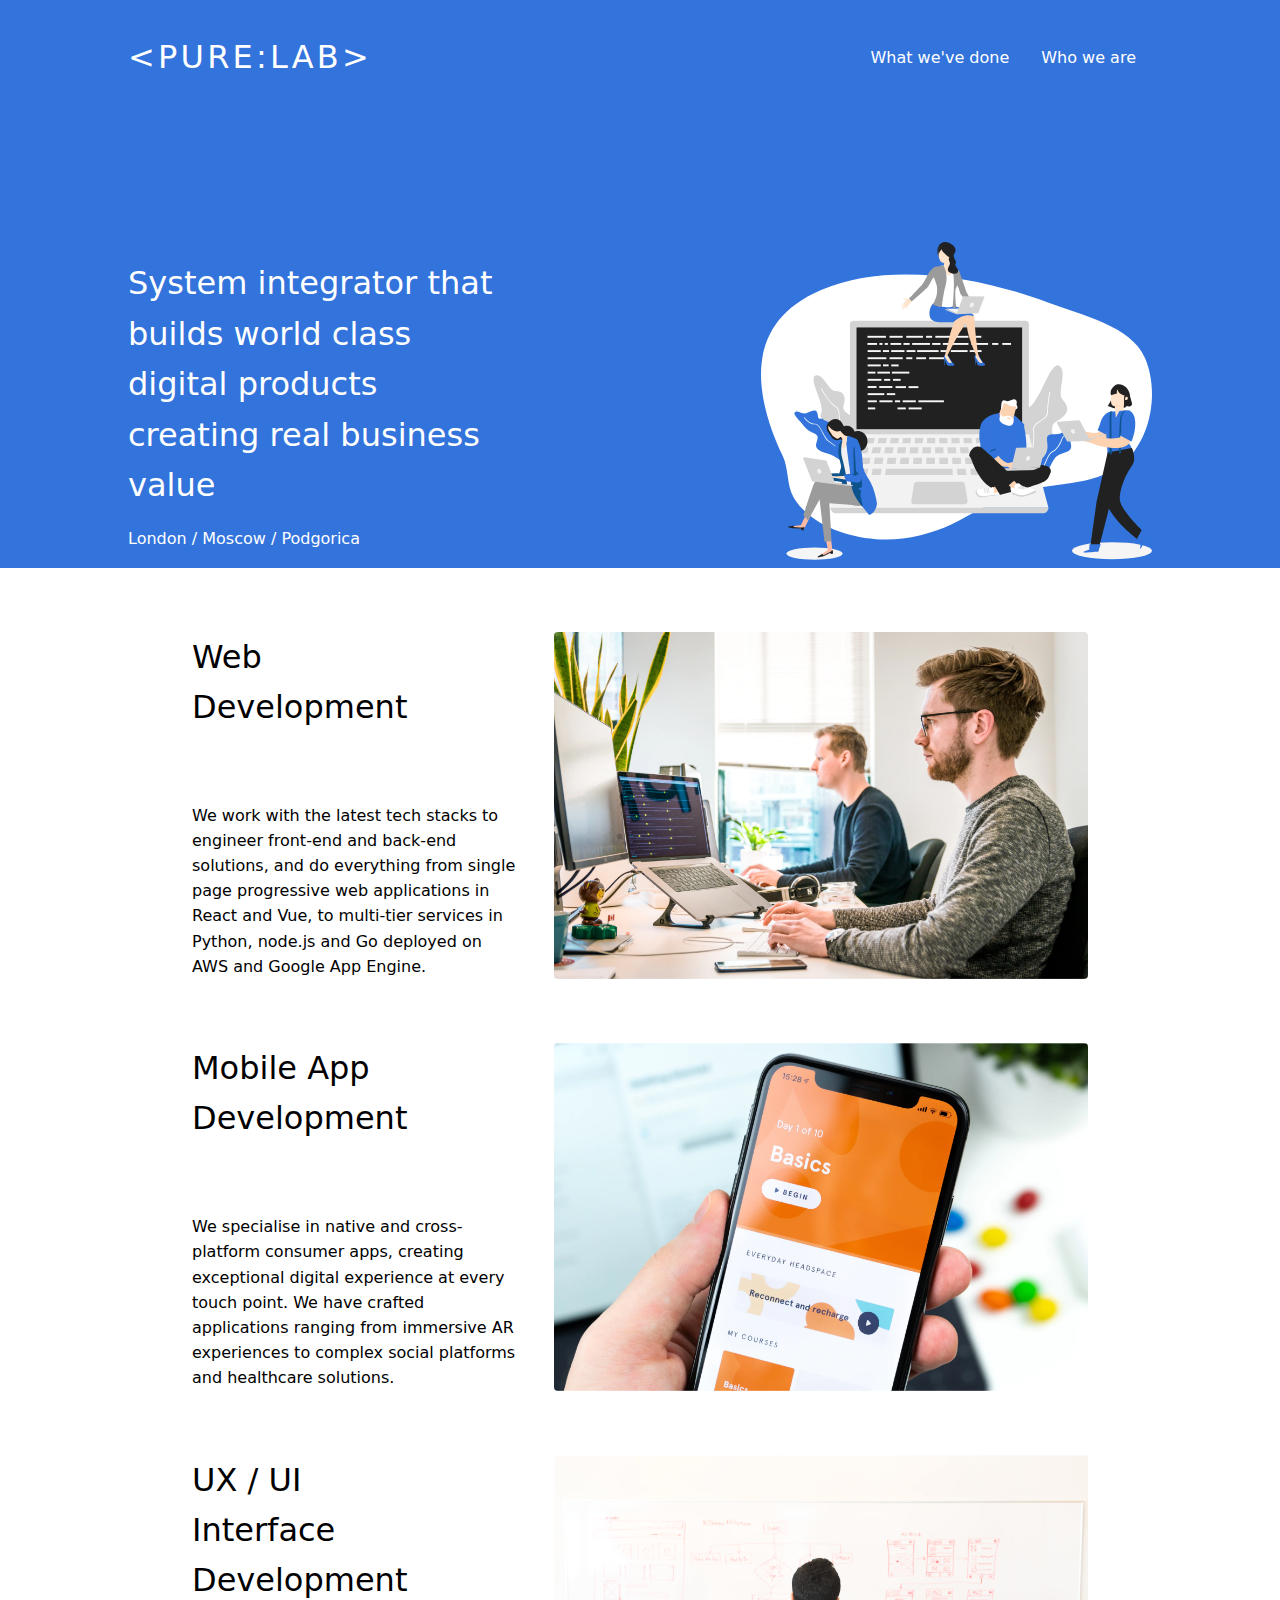
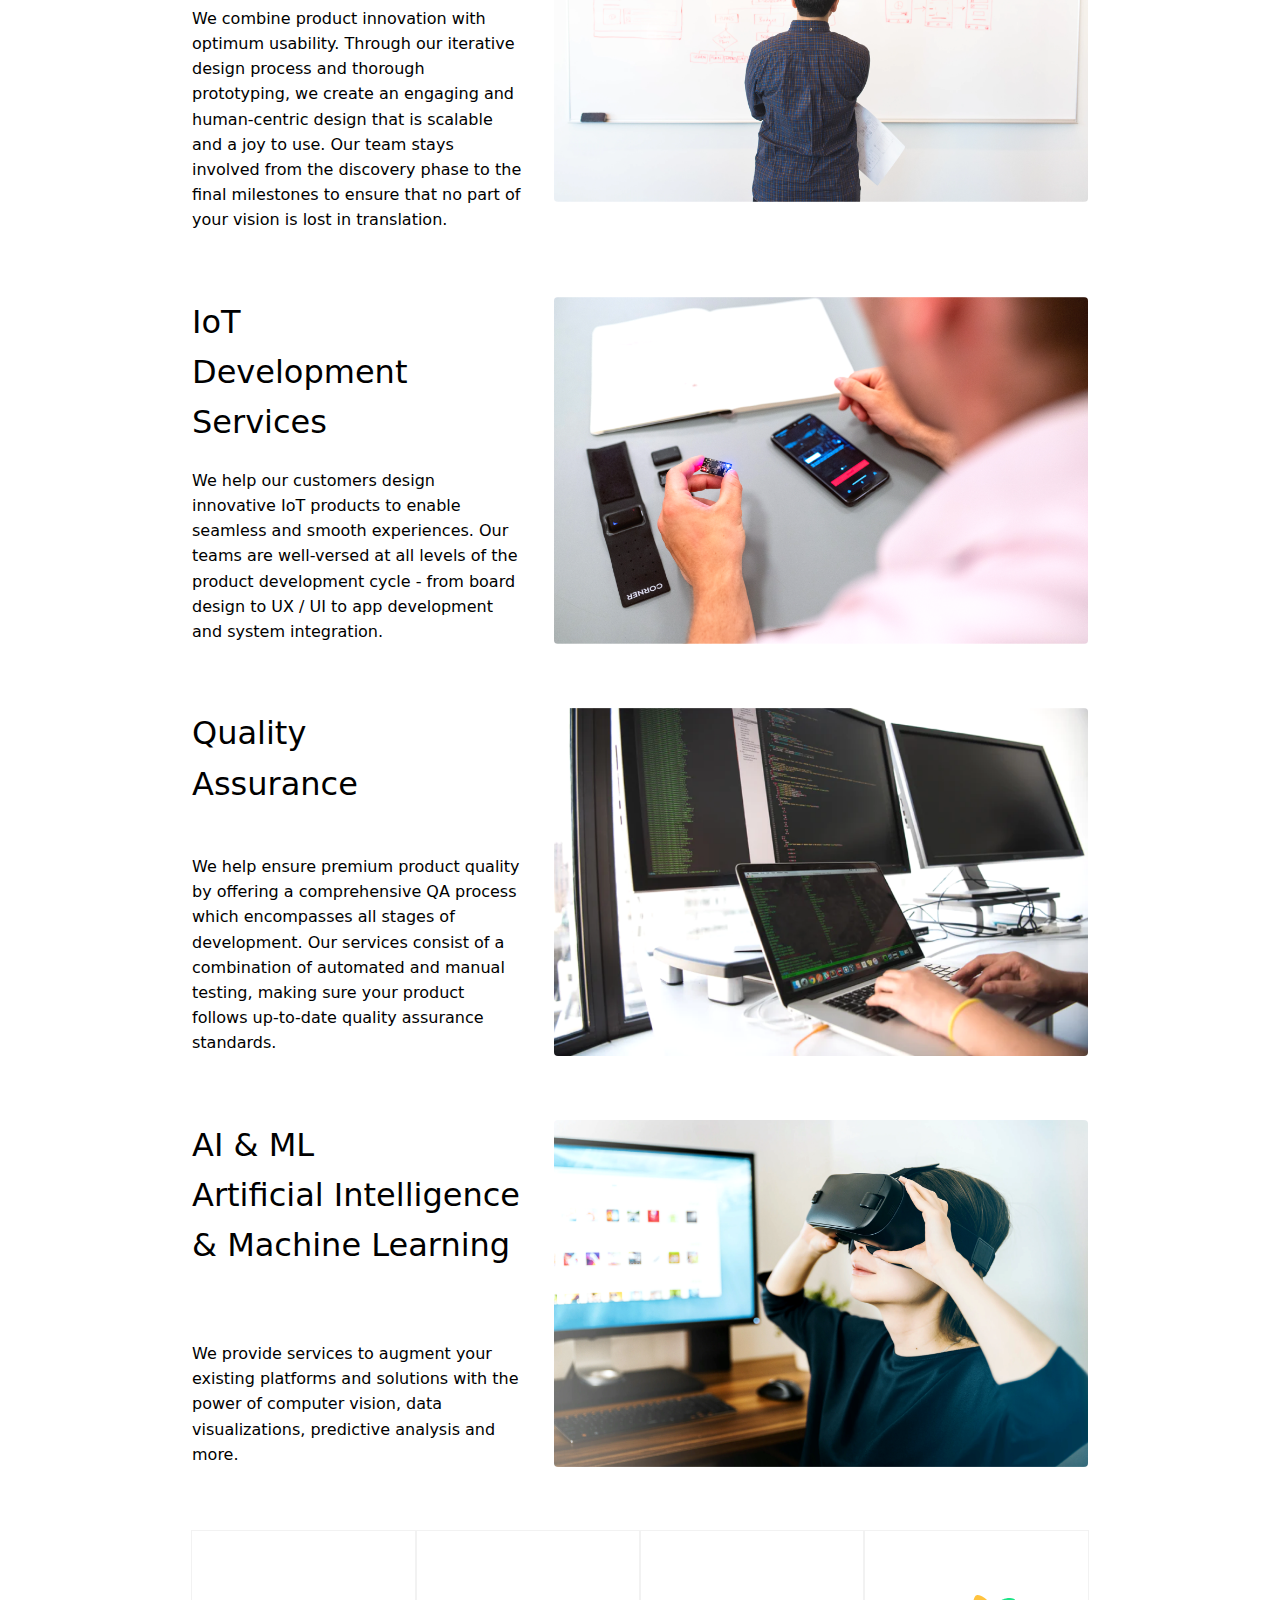
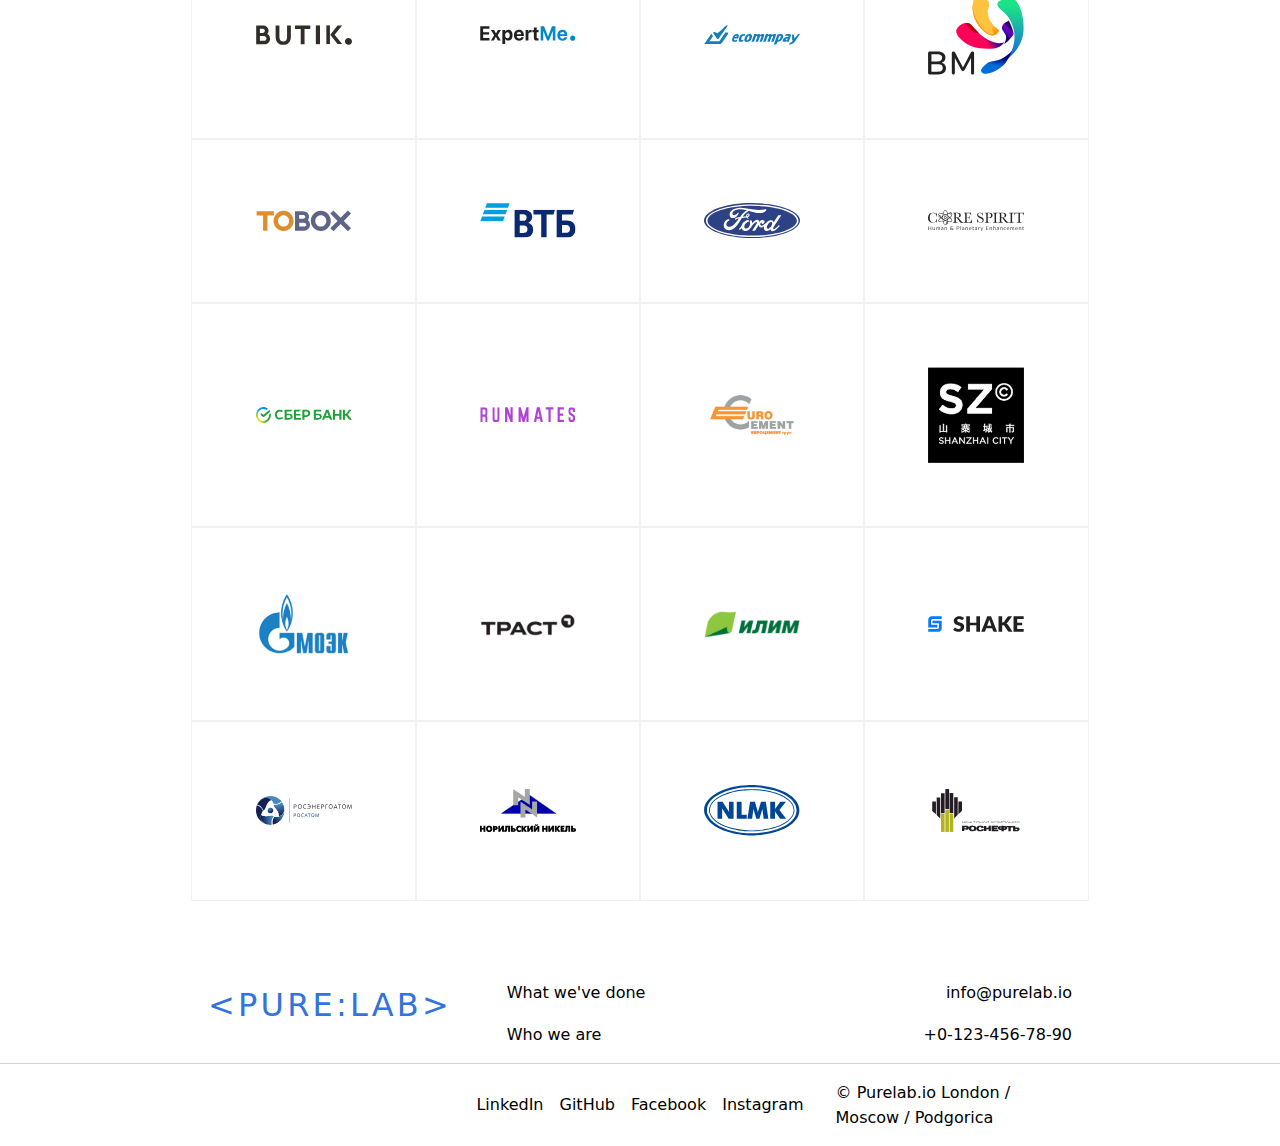
==== commit 62c93352: "deploy: f386b5304b8d2c5e797195007ea57aa49010c6c4" ====
--- a/index.html
+++ b/index.html
@@ -1,4 +1,4 @@
-<!doctype html><html><head><meta charset="utf-8"><meta http-equiv="X-UA-Compatible" content="IE=edge,chrome=1"><meta name="viewport" content="width=device-width, minimum-scale=1, maximum-scale=2, initial-scale=1, user-scalable=yes"><link rel="icon" href="data:;base64,="><meta name="description" content="about:purelab"><link rel="stylesheet" type="text/css" href="/styles/main.css"><meta name="author" content="Purelab.io"><title>about:purelab</title><script>void function head() {
+<!doctype html><html><head><meta charset="utf-8" /><meta http-equiv="X-UA-Compatible" content="IE=edge,chrome=1" /><meta name="viewport" content="width=device-width, minimum-scale=1, maximum-scale=2, initial-scale=1, user-scalable=yes" /><link rel="noopener noreferrer" href="data:;base64,=" target="_blank" /><meta name="author" content="Purelab.io" /><meta name="description" content="about:purelab" /><link rel="stylesheet" type="text/css" href="/styles/main.css" /><title>about:purelab</title><script>void function head() {
   // https://davidwalsh.name/detect-sticky
   const obs = (
     typeof IntersectionObserver === `function`
@@ -13,8 +13,8 @@
   }
 
   class Nav extends HTMLElement {
-    connectedCallback()    {if (obs) obs.observe(this)}
+    connectedCallback() {if (obs) obs.observe(this)}
     disconnectedCallback() {if (obs) obs.unobserve(this)}
   }
   customElements.define(`a-nav`, Nav)
-}()</script></head><body><a-nav id="top" role="header" class="navbar theme-inv"><a href="/" class="brand-logo-link">&lt;pure:lab&gt;</a><span class="strut"></span><a class="navlink" href="/what">What we've done</a><a class="navlink" href="/who">Who we are</a><a class="navlink-btn" href="/start">Start a project</a></a-nav><main id="main" class="gap-ver-4"><div class="theme-inv pad-top-8 flex row-bet-sta page-pad-outer-1 gold-rat-lg-sm"><div class="gap-ver-aro-1"><div class="size-huge wid-narrow"><b>System integrator</b> that builds world class <b>digital products</b> creating <b>real business value</b></div><p>London / Moscow / Podgorica</p></div><img src="/images/Group%2011%20Copy.svg" is="a-img" style="margin-bottom: -2rem;"></div><div class="page-inner gap-ver-2-to-4"><div class="showcase"><div class="showcase-info"><h2><b>Web</b><br>Development</h2><p style="margin-top: auto;">We work with the latest tech stacks to engineer front-end and back-end solutions, and do everything from single page progressive web applications in React and Vue, to multi-tier services in Python, node.js and Go deployed on AWS and Google App Engine.</p></div><a class="aspect-ratio showcase-img" aria-current="page"><svg viewBox="0 0 16 9"></svg><img src="/images/Rectangle%20Copy%2013.png" is="a-img"></a></div><div class="showcase"><div class="showcase-info"><h2><b>Mobile App</b><br>Development</h2><p style="margin-top: auto;">We specialise in native and cross-platform consumer apps, creating exceptional digital experience at every touch point. We have crafted applications ranging from immersive AR experiences to complex social platforms and healthcare solutions.</p></div><a class="aspect-ratio showcase-img" aria-current="page"><svg viewBox="0 0 16 9"></svg><img src="/images/Rectangle%20Copy%2033.png" is="a-img"></a></div><div class="showcase"><div class="showcase-info"><h2><b>UX / UI</b><br>Interface Development</h2><p style="margin-top: auto;">We combine product innovation with optimum usability. Through our iterative design process and thorough prototyping, we create an engaging and human-centric design that is scalable and a joy to use. Our team stays involved from the discovery phase to the final milestones to ensure that no part of your vision is lost in translation.</p></div><a class="aspect-ratio showcase-img" aria-current="page"><svg viewBox="0 0 16 9"></svg><img src="/images/Rectangle%20Copy%2034.png" is="a-img"></a></div><div class="showcase"><div class="showcase-info"><h2><b>IoT</b><br>Development Services</h2><p style="margin-top: auto;">We help our customers design innovative IoT products to enable seamless and smooth experiences. Our teams are well-versed at all levels of the product development cycle - from board design to UX / UI to app development and system integration.</p></div><a class="aspect-ratio showcase-img" aria-current="page"><svg viewBox="0 0 16 9"></svg><img src="/images/Rectangle%20Copy%2035.png" is="a-img"></a></div><div class="showcase"><div class="showcase-info"><h2><b>Quality</b><br>Assurance</h2><p style="margin-top: auto;">We help ensure premium product quality by offering a comprehensive QA process which encompasses all stages of development. Our services consist of a combination of automated and manual testing, making sure your product follows up-to-date quality assurance standards.</p></div><a class="aspect-ratio showcase-img" aria-current="page"><svg viewBox="0 0 16 9"></svg><img src="/images/Rectangle%20Copy%2036.png" is="a-img"></a></div><div class="showcase"><div class="showcase-info"><h2><b>AI &amp; ML</b><br>Artificial Intelligence &amp; Machine Learning</h2><p style="margin-top: auto;">We provide services to augment your existing platforms and solutions with the power of computer vision, data visualizations, predictive analysis and more.</p></div><a class="aspect-ratio showcase-img" aria-current="page"><svg viewBox="0 0 16 9"></svg><img src="/images/Rectangle%20Copy%2037.png" is="a-img"></a></div><div class="grid-logos"><span class="pad-4"><img src="/images/Group%202@1,5x.svg" is="a-img"></span><span class="pad-4"><img src="/images/Group%20Copy%203@1,5x.svg" is="a-img"></span><span class="pad-4"><img src="/images/ecommpay-logo-blue@1,5x.svg" is="a-img"></span><span class="pad-4"><img src="/images/Group%205@1,5x.svg" is="a-img"></span><span class="pad-4"><img src="/images/Group%20Copy%204@1,5x.svg" is="a-img"></span><span class="pad-4"><img src="/images/VTB_Logo_2018%20Copy.svg" is="a-img"></span><span class="pad-4"><img src="/images/Ford_logo_flat.svg" is="a-img"></span><span class="pad-4"><img src="/images/CS_Logo_Black.svg" is="a-img"></span><span class="pad-4"><img src="/images/Sberbank_Logo_2020.svg" is="a-img"></span><span class="pad-4"><img src="/images/Group%2022%20Copy.svg" is="a-img"></span><span class="pad-4"><img src="/images/Eurocement-logo-600x400%20Copy.svg" is="a-img"></span><span class="pad-4"><img src="/images/download%20copy%204@1,5x.png" is="a-img"></span><span class="pad-4"><img src="/images/Bitmap%20Copy%208.png" is="a-img"></span><span class="pad-4"><img src="/images/trast-bank.png" is="a-img"></span><span class="pad-4"><img src="/images/Ilim_group_logo.png" is="a-img"></span><span class="pad-4"><img src="/images/Group%208.svg" is="a-img"></span><span class="pad-4"><img src="/images/Group%206.svg" is="a-img"></span><span class="pad-4"><img src="/images/Norilsk_Nickel_logo.svg" is="a-img"></span><span class="pad-4"><img src="/images/NLMK_Logo.svg" is="a-img"></span><span class="pad-4"><img src="/images/Rosneft_Logo.svg" is="a-img"></span></div></div></main><div class="mar-top-4"></div><footer class="footer"><div class="footer-track"><div class="footer-cell"><a href="/" class="brand-logo-link">&lt;pure:lab&gt;</a></div><div class="footer-cell flex col-sta-sta gap-ver-1"><a class="decolink" href="/what">What we've done</a><a class="decolink" href="/who">Who we are</a></div><div class="footer-cell flex col-sta-end gap-ver-1 text-right"><a class="decolink" href="mailto:info@purelab.io" target="_blank" rel="noopener noreferrer">info@purelab.io</a><a href="tel:+7-123-456-78-90" target="_blank" rel="noopener noreferrer">+7-123-456-78-90</a></div></div><hr class="hr"><div class="footer-track"><div class="footer-cell"></div><div class="footer-cell flex row gap-hor-1"><a class="decolink flex row-cen-cen" aria-current="page">LinkedIn</a><a class="decolink flex row-cen-cen" aria-current="page">GitHub</a><a class="decolink flex row-cen-cen" aria-current="page">Facebook</a><a class="decolink flex row-cen-cen" aria-current="page">Instagram</a></div><div class="footer-cell text-right"><span>© Purelab.io London / Moscow / Podgorica</span></div></div></footer></body></html>+}()</script></head><body><a-nav role="navigation" class="navbar theme-inv"><a href="/" class="brand-logo-link">&lt;pure:lab&gt;</a><span class="strut"></span><a href="/what" class="navlink">What we've done</a><a href="/who" class="navlink">Who we are</a></a-nav><main id="main" class="gap-ver-4"><div class="theme-inv pad-top-8 flex row-bet-sta page-pad-outer-1 gold-rat-lg-sm"><div class="gap-ver-aro-1"><h1 class="size-huge wid-narrow"><b>System integrator</b> that builds world class <b>digital products</b> creating <b>real business value</b></h1><p>London / Moscow / Podgorica</p></div><img src="/images/Group 11 Copy.svg" is="a-img" style="margin-bottom: -2rem" /></div><div class="page-inner gap-ver-2-to-4"><div class="showcase"><div class="showcase-info"><h2><b>Web</b><br />Development</h2><p style="margin-top: auto">We work with the latest tech stacks to engineer front-end and back-end solutions, and do everything from single page progressive web applications in React and Vue, to multi-tier services in Python, node.js and Go deployed on AWS and Google App Engine.</p></div><a class="showcase-img aspect-ratio" target="_blank" rel="noopener noreferrer"><svg viewBox="0 0 16 9"></svg><img src="/images/Rectangle Copy 13.png" is="a-img" /></a></div><div class="showcase"><div class="showcase-info"><h2><b>Mobile App</b><br />Development</h2><p style="margin-top: auto">We specialise in native and cross-platform consumer apps, creating exceptional digital experience at every touch point. We have crafted applications ranging from immersive AR experiences to complex social platforms and healthcare solutions.</p></div><a class="showcase-img aspect-ratio" target="_blank" rel="noopener noreferrer"><svg viewBox="0 0 16 9"></svg><img src="/images/Rectangle Copy 33.png" is="a-img" /></a></div><div class="showcase"><div class="showcase-info"><h2><b>UX / UI</b><br />Interface Development</h2><p style="margin-top: auto">We combine product innovation with optimum usability. Through our iterative design process and thorough prototyping, we create an engaging and human-centric design that is scalable and a joy to use. Our team stays involved from the discovery phase to the final milestones to ensure that no part of your vision is lost in translation.</p></div><a class="showcase-img aspect-ratio" target="_blank" rel="noopener noreferrer"><svg viewBox="0 0 16 9"></svg><img src="/images/Rectangle Copy 34.png" is="a-img" /></a></div><div class="showcase"><div class="showcase-info"><h2><b>IoT</b><br />Development Services</h2><p style="margin-top: auto">We help our customers design innovative IoT products to enable seamless and smooth experiences. Our teams are well-versed at all levels of the product development cycle - from board design to UX / UI to app development and system integration.</p></div><a class="showcase-img aspect-ratio" target="_blank" rel="noopener noreferrer"><svg viewBox="0 0 16 9"></svg><img src="/images/Rectangle Copy 35.png" is="a-img" /></a></div><div class="showcase"><div class="showcase-info"><h2><b>Quality</b><br />Assurance</h2><p style="margin-top: auto">We help ensure premium product quality by offering a comprehensive QA process which encompasses all stages of development. Our services consist of a combination of automated and manual testing, making sure your product follows up-to-date quality assurance standards.</p></div><a class="showcase-img aspect-ratio" target="_blank" rel="noopener noreferrer"><svg viewBox="0 0 16 9"></svg><img src="/images/Rectangle Copy 36.png" is="a-img" /></a></div><div class="showcase"><div class="showcase-info"><h2><b>AI &amp; ML</b><br />Artificial Intelligence &amp; Machine Learning</h2><p style="margin-top: auto">We provide services to augment your existing platforms and solutions with the power of computer vision, data visualizations, predictive analysis and more.</p></div><a class="showcase-img aspect-ratio" target="_blank" rel="noopener noreferrer"><svg viewBox="0 0 16 9"></svg><img src="/images/Rectangle Copy 37.png" is="a-img" /></a></div><div class="grid-logos"><span class="pad-4"><img src="/images/Group 2@1,5x.svg" is="a-img" /></span><span class="pad-4"><img src="/images/Group Copy 3@1,5x.svg" is="a-img" /></span><span class="pad-4"><img src="/images/ecommpay-logo-blue@1,5x.svg" is="a-img" /></span><span class="pad-4"><img src="/images/Group 5@1,5x.svg" is="a-img" /></span><span class="pad-4"><img src="/images/Group Copy 4@1,5x.svg" is="a-img" /></span><span class="pad-4"><img src="/images/VTB_Logo_2018 Copy.svg" is="a-img" /></span><span class="pad-4"><img src="/images/Ford_logo_flat.svg" is="a-img" /></span><span class="pad-4"><img src="/images/CS_Logo_Black.svg" is="a-img" /></span><span class="pad-4"><img src="/images/Sberbank_Logo_2020.svg" is="a-img" /></span><span class="pad-4"><img src="/images/Group 22 Copy.svg" is="a-img" /></span><span class="pad-4"><img src="/images/Eurocement-logo-600x400 Copy.svg" is="a-img" /></span><span class="pad-4"><img src="/images/download copy 4@1,5x.png" is="a-img" /></span><span class="pad-4"><img src="/images/Bitmap Copy 8.png" is="a-img" /></span><span class="pad-4"><img src="/images/trast-bank.png" is="a-img" /></span><span class="pad-4"><img src="/images/Ilim_group_logo.png" is="a-img" /></span><span class="pad-4"><img src="/images/Group 8.svg" is="a-img" /></span><span class="pad-4"><img src="/images/Group 6.svg" is="a-img" /></span><span class="pad-4"><img src="/images/Norilsk_Nickel_logo.svg" is="a-img" /></span><span class="pad-4"><img src="/images/NLMK_Logo.svg" is="a-img" /></span><span class="pad-4"><img src="/images/Rosneft_Logo.svg" is="a-img" /></span></div></div></main><div class="mar-top-4"></div><footer class="footer"><div class="footer-track"><div class="footer-cell"><a href="/" class="brand-logo-link">&lt;pure:lab&gt;</a></div><div class="footer-cell flex col-sta-sta gap-ver-1"><a href="/what" class="decolink">What we've done</a><a href="/who" class="decolink">Who we are</a></div><div class="footer-cell flex col-sta-end gap-ver-1 text-right"><a href="mailto:info@purelab.io" target="_blank" rel="noopener noreferrer" class="decolink">info@purelab.io</a><a href="tel:+0-123-456-78-90" target="_blank" rel="noopener noreferrer">+0-123-456-78-90</a></div></div><hr class="hr" /><div class="footer-track"><div class="footer-cell"></div><div class="footer-cell flex row gap-hor-1"><a class="decolink flex row-cen-cen">LinkedIn</a><a class="decolink flex row-cen-cen">GitHub</a><a class="decolink flex row-cen-cen">Facebook</a><a class="decolink flex row-cen-cen">Instagram</a></div><div class="footer-cell text-right"><span>© Purelab.io London / Moscow / Podgorica</span></div></div></footer></body></html>--- a/styles/main.css
+++ b/styles/main.css
@@ -1 +1 @@
-*,::before,::after{box-sizing:border-box}*{margin:0;padding:0}*{font-family:inherit;font-weight:inherit;font-size:inherit;text-transform:inherit}*{line-height:2.8ex}html{font-family:sans-serif}code,key,pre{font-family:monospace}h1,h2,h3,h4,h5,h6{font-size:inherit}html,:-webkit-any-link{cursor:default}button{cursor:pointer;border:none;color:inherit;background-color:inherit;border-radius:0}button>*{vertical-align:middle}[role=button]{cursor:pointer}input,textarea{border:none;color:inherit;background-color:inherit}textarea{resize:none}::placeholder{color:currentColor;opacity:.5}form,input,textarea,button,select,option{text-decoration:inherit}input[type=checkbox],input[type=radio],input[type=select],input[type=file]{cursor:pointer}input[type=radio]{-ms-flex-negative:0;flex-shrink:0}input[type=number]::-webkit-inner-spin-button{-webkit-appearance:none}input[type=number]::-webkit-outer-spin-button{-webkit-appearance:none}input[type=number]{-moz-appearance:none}hr{align-self:stretch;margin:0;border:none}hr::before{content:"";display:block;border-top:1px dashed}a{text-decoration:none;color:inherit}a[href]{cursor:pointer}ul{list-style-type:disc}pre{white-space:pre-wrap}b,strong{font-weight:bolder}th{text-align:initial}[hidden]:not(:root){display:none}template{display:none !important}[disabled]{pointer-events:none;opacity:.7}img{max-width:100%}details>summary{cursor:pointer}details>summary *{display:inline}fieldset{border:none}.flex,.grid-logos>*,.showcase-info,.showcase,.footer-track,.navlink-btn,.navlink,.navbar,body{display:-webkit-box;display:-ms-flexbox;display:flex}.inl-flex{display:-webkit-inline-box;display:-ms-inline-flexbox;display:inline-flex}.row,.showcase,.footer-track{-webkit-box-orient:horizontal;-webkit-box-direction:normal;-ms-flex-direction:row;flex-direction:row}.col,.showcase-info,body{-webkit-box-orient:vertical;-webkit-box-direction:normal;-ms-flex-direction:column;flex-direction:column}.row-sta-sta{-webkit-box-orient:horizontal;-webkit-box-direction:normal;-ms-flex-direction:row;flex-direction:row;-webkit-box-pack:start;-ms-flex-pack:start;justify-content:flex-start;-webkit-box-align:start;-ms-flex-align:start;align-items:flex-start}.row-sta-cen{-webkit-box-orient:horizontal;-webkit-box-direction:normal;-ms-flex-direction:row;flex-direction:row;-webkit-box-pack:start;-ms-flex-pack:start;justify-content:flex-start;-webkit-box-align:center;-ms-flex-align:center;align-items:center}.row-sta-end{-webkit-box-orient:horizontal;-webkit-box-direction:normal;-ms-flex-direction:row;flex-direction:row;-webkit-box-pack:start;-ms-flex-pack:start;justify-content:flex-start;-webkit-box-align:end;-ms-flex-align:end;align-items:flex-end}.row-sta-str{-webkit-box-orient:horizontal;-webkit-box-direction:normal;-ms-flex-direction:row;flex-direction:row;-webkit-box-pack:start;-ms-flex-pack:start;justify-content:flex-start;-webkit-box-align:stretch;-ms-flex-align:stretch;align-items:stretch}.row-cen-sta{-webkit-box-orient:horizontal;-webkit-box-direction:normal;-ms-flex-direction:row;flex-direction:row;-webkit-box-pack:center;-ms-flex-pack:center;justify-content:center;-webkit-box-align:start;-ms-flex-align:start;align-items:flex-start}.row-cen-cen,.navlink-btn,.navlink{-webkit-box-orient:horizontal;-webkit-box-direction:normal;-ms-flex-direction:row;flex-direction:row;-webkit-box-pack:center;-ms-flex-pack:center;justify-content:center;-webkit-box-align:center;-ms-flex-align:center;align-items:center}.row-cen-end{-webkit-box-orient:horizontal;-webkit-box-direction:normal;-ms-flex-direction:row;flex-direction:row;-webkit-box-pack:center;-ms-flex-pack:center;justify-content:center;-webkit-box-align:end;-ms-flex-align:end;align-items:flex-end}.row-cen-str{-webkit-box-orient:horizontal;-webkit-box-direction:normal;-ms-flex-direction:row;flex-direction:row;-webkit-box-pack:center;-ms-flex-pack:center;justify-content:center;-webkit-box-align:stretch;-ms-flex-align:stretch;align-items:stretch}.row-end-sta{-webkit-box-orient:horizontal;-webkit-box-direction:normal;-ms-flex-direction:row;flex-direction:row;-webkit-box-pack:end;-ms-flex-pack:end;justify-content:flex-end;-webkit-box-align:start;-ms-flex-align:start;align-items:flex-start}.row-end-cen{-webkit-box-orient:horizontal;-webkit-box-direction:normal;-ms-flex-direction:row;flex-direction:row;-webkit-box-pack:end;-ms-flex-pack:end;justify-content:flex-end;-webkit-box-align:center;-ms-flex-align:center;align-items:center}.row-end-end{-webkit-box-orient:horizontal;-webkit-box-direction:normal;-ms-flex-direction:row;flex-direction:row;-webkit-box-pack:end;-ms-flex-pack:end;justify-content:flex-end;-webkit-box-align:end;-ms-flex-align:end;align-items:flex-end}.row-end-str{-webkit-box-orient:horizontal;-webkit-box-direction:normal;-ms-flex-direction:row;flex-direction:row;-webkit-box-pack:end;-ms-flex-pack:end;justify-content:flex-end;-webkit-box-align:stretch;-ms-flex-align:stretch;align-items:stretch}.row-aro-sta{-webkit-box-orient:horizontal;-webkit-box-direction:normal;-ms-flex-direction:row;flex-direction:row;-ms-flex-pack:distribute;justify-content:space-around;-webkit-box-align:start;-ms-flex-align:start;align-items:flex-start}.row-aro-cen{-webkit-box-orient:horizontal;-webkit-box-direction:normal;-ms-flex-direction:row;flex-direction:row;-ms-flex-pack:distribute;justify-content:space-around;-webkit-box-align:center;-ms-flex-align:center;align-items:center}.row-aro-end{-webkit-box-orient:horizontal;-webkit-box-direction:normal;-ms-flex-direction:row;flex-direction:row;-ms-flex-pack:distribute;justify-content:space-around;-webkit-box-align:end;-ms-flex-align:end;align-items:flex-end}.row-aro-str{-webkit-box-orient:horizontal;-webkit-box-direction:normal;-ms-flex-direction:row;flex-direction:row;-ms-flex-pack:distribute;justify-content:space-around;-webkit-box-align:stretch;-ms-flex-align:stretch;align-items:stretch}.row-bet-sta{-webkit-box-orient:horizontal;-webkit-box-direction:normal;-ms-flex-direction:row;flex-direction:row;-webkit-box-pack:justify;-ms-flex-pack:justify;justify-content:space-between;-webkit-box-align:start;-ms-flex-align:start;align-items:flex-start}.row-bet-cen,.navbar{-webkit-box-orient:horizontal;-webkit-box-direction:normal;-ms-flex-direction:row;flex-direction:row;-webkit-box-pack:justify;-ms-flex-pack:justify;justify-content:space-between;-webkit-box-align:center;-ms-flex-align:center;align-items:center}.row-bet-end{-webkit-box-orient:horizontal;-webkit-box-direction:normal;-ms-flex-direction:row;flex-direction:row;-webkit-box-pack:justify;-ms-flex-pack:justify;justify-content:space-between;-webkit-box-align:end;-ms-flex-align:end;align-items:flex-end}.row-bet-str{-webkit-box-orient:horizontal;-webkit-box-direction:normal;-ms-flex-direction:row;flex-direction:row;-webkit-box-pack:justify;-ms-flex-pack:justify;justify-content:space-between;-webkit-box-align:stretch;-ms-flex-align:stretch;align-items:stretch}.col-sta-sta{-webkit-box-orient:vertical;-webkit-box-direction:normal;-ms-flex-direction:column;flex-direction:column;-webkit-box-pack:start;-ms-flex-pack:start;justify-content:flex-start;-webkit-box-align:start;-ms-flex-align:start;align-items:flex-start}.col-sta-cen{-webkit-box-orient:vertical;-webkit-box-direction:normal;-ms-flex-direction:column;flex-direction:column;-webkit-box-pack:start;-ms-flex-pack:start;justify-content:flex-start;-webkit-box-align:center;-ms-flex-align:center;align-items:center}.col-sta-end{-webkit-box-orient:vertical;-webkit-box-direction:normal;-ms-flex-direction:column;flex-direction:column;-webkit-box-pack:start;-ms-flex-pack:start;justify-content:flex-start;-webkit-box-align:end;-ms-flex-align:end;align-items:flex-end}.col-sta-str{-webkit-box-orient:vertical;-webkit-box-direction:normal;-ms-flex-direction:column;flex-direction:column;-webkit-box-pack:start;-ms-flex-pack:start;justify-content:flex-start;-webkit-box-align:stretch;-ms-flex-align:stretch;align-items:stretch}.col-cen-sta{-webkit-box-orient:vertical;-webkit-box-direction:normal;-ms-flex-direction:column;flex-direction:column;-webkit-box-pack:center;-ms-flex-pack:center;justify-content:center;-webkit-box-align:start;-ms-flex-align:start;align-items:flex-start}.col-cen-cen,.grid-logos>*{-webkit-box-orient:vertical;-webkit-box-direction:normal;-ms-flex-direction:column;flex-direction:column;-webkit-box-pack:center;-ms-flex-pack:center;justify-content:center;-webkit-box-align:center;-ms-flex-align:center;align-items:center}.col-cen-end{-webkit-box-orient:vertical;-webkit-box-direction:normal;-ms-flex-direction:column;flex-direction:column;-webkit-box-pack:center;-ms-flex-pack:center;justify-content:center;-webkit-box-align:end;-ms-flex-align:end;align-items:flex-end}.col-cen-str{-webkit-box-orient:vertical;-webkit-box-direction:normal;-ms-flex-direction:column;flex-direction:column;-webkit-box-pack:center;-ms-flex-pack:center;justify-content:center;-webkit-box-align:stretch;-ms-flex-align:stretch;align-items:stretch}.col-end-sta{-webkit-box-orient:vertical;-webkit-box-direction:normal;-ms-flex-direction:column;flex-direction:column;-webkit-box-pack:end;-ms-flex-pack:end;justify-content:flex-end;-webkit-box-align:start;-ms-flex-align:start;align-items:flex-start}.col-end-cen{-webkit-box-orient:vertical;-webkit-box-direction:normal;-ms-flex-direction:column;flex-direction:column;-webkit-box-pack:end;-ms-flex-pack:end;justify-content:flex-end;-webkit-box-align:center;-ms-flex-align:center;align-items:center}.col-end-end{-webkit-box-orient:vertical;-webkit-box-direction:normal;-ms-flex-direction:column;flex-direction:column;-webkit-box-pack:end;-ms-flex-pack:end;justify-content:flex-end;-webkit-box-align:end;-ms-flex-align:end;align-items:flex-end}.col-end-str{-webkit-box-orient:vertical;-webkit-box-direction:normal;-ms-flex-direction:column;flex-direction:column;-webkit-box-pack:end;-ms-flex-pack:end;justify-content:flex-end;-webkit-box-align:stretch;-ms-flex-align:stretch;align-items:stretch}.col-aro-sta{-webkit-box-orient:vertical;-webkit-box-direction:normal;-ms-flex-direction:column;flex-direction:column;-ms-flex-pack:distribute;justify-content:space-around;-webkit-box-align:start;-ms-flex-align:start;align-items:flex-start}.col-aro-cen{-webkit-box-orient:vertical;-webkit-box-direction:normal;-ms-flex-direction:column;flex-direction:column;-ms-flex-pack:distribute;justify-content:space-around;-webkit-box-align:center;-ms-flex-align:center;align-items:center}.col-aro-end{-webkit-box-orient:vertical;-webkit-box-direction:normal;-ms-flex-direction:column;flex-direction:column;-ms-flex-pack:distribute;justify-content:space-around;-webkit-box-align:end;-ms-flex-align:end;align-items:flex-end}.col-aro-str{-webkit-box-orient:vertical;-webkit-box-direction:normal;-ms-flex-direction:column;flex-direction:column;-ms-flex-pack:distribute;justify-content:space-around;-webkit-box-align:stretch;-ms-flex-align:stretch;align-items:stretch}.col-bet-sta{-webkit-box-orient:vertical;-webkit-box-direction:normal;-ms-flex-direction:column;flex-direction:column;-webkit-box-pack:justify;-ms-flex-pack:justify;justify-content:space-between;-webkit-box-align:start;-ms-flex-align:start;align-items:flex-start}.col-bet-cen{-webkit-box-orient:vertical;-webkit-box-direction:normal;-ms-flex-direction:column;flex-direction:column;-webkit-box-pack:justify;-ms-flex-pack:justify;justify-content:space-between;-webkit-box-align:center;-ms-flex-align:center;align-items:center}.col-bet-end{-webkit-box-orient:vertical;-webkit-box-direction:normal;-ms-flex-direction:column;flex-direction:column;-webkit-box-pack:justify;-ms-flex-pack:justify;justify-content:space-between;-webkit-box-align:end;-ms-flex-align:end;align-items:flex-end}.col-bet-str{-webkit-box-orient:vertical;-webkit-box-direction:normal;-ms-flex-direction:column;flex-direction:column;-webkit-box-pack:justify;-ms-flex-pack:justify;justify-content:space-between;-webkit-box-align:stretch;-ms-flex-align:stretch;align-items:stretch}.flex-0{-webkit-box-flex:0 0;-ms-flex:0 0;flex:0 0}.flex-1,.strut,.footer-cell{-webkit-box-flex:1 0;-ms-flex:1 0;flex:1 0}.flex-2{-webkit-box-flex:2 0;-ms-flex:2 0;flex:2 0}.flex-3{-webkit-box-flex:3 0;-ms-flex:3 0;flex:3 0}.flex-4{-webkit-box-flex:4 0;-ms-flex:4 0;flex:4 0}.flex-5{-webkit-box-flex:5 0;-ms-flex:5 0;flex:5 0}.flex-6{-webkit-box-flex:6 0;-ms-flex:6 0;flex:6 0}.flex-7{-webkit-box-flex:7 0;-ms-flex:7 0;flex:7 0}.flex-8{-webkit-box-flex:8 0;-ms-flex:8 0;flex:8 0}.flex-9{-webkit-box-flex:9 0;-ms-flex:9 0;flex:9 0}.ord-0{-webkit-box-ordinal-group:1;-ms-flex-order:0;order:0}.ord-1{-webkit-box-ordinal-group:2;-ms-flex-order:1;order:1}.ord-2{-webkit-box-ordinal-group:3;-ms-flex-order:2;order:2}.ord-3{-webkit-box-ordinal-group:4;-ms-flex-order:3;order:3}.ord-4{-webkit-box-ordinal-group:5;-ms-flex-order:4;order:4}.ord-5{-webkit-box-ordinal-group:6;-ms-flex-order:5;order:5}.ord-6{-webkit-box-ordinal-group:7;-ms-flex-order:6;order:6}.ord-7{-webkit-box-ordinal-group:8;-ms-flex-order:7;order:7}.ord-8{-webkit-box-ordinal-group:9;-ms-flex-order:8;order:8}.ord-9{-webkit-box-ordinal-group:10;-ms-flex-order:9;order:9}.flex-noshrink,.svg-icon,.footer-cell{-ms-flex-negative:0;flex-shrink:0}.mar-top-0x5{margin-top:.5rem}.mar-top-1,*+.jumbo-desc{margin-top:1rem}.mar-top-2{margin-top:2rem}.mar-top-4{margin-top:4rem}.mar-bot-0x5{margin-bottom:.5rem}.mar-bot-1{margin-bottom:1rem}.mar-bot-2{margin-bottom:2rem}.mar-bot-4{margin-bottom:4rem}.mar-rig-0x5{margin-right:.5rem}.mar-rig-1{margin-right:1rem}.mar-rig-2{margin-right:2rem}.mar-rig-4{margin-right:4rem}.mar-lef-0x5{margin-left:.5rem}.mar-lef-1{margin-left:1rem}.mar-lef-2{margin-left:2rem}.mar-lef-4{margin-left:4rem}.mar-ver-0x5{margin-top:.5rem;margin-bottom:.5rem}.mar-ver-1,.gap-ver-aro-1>*{margin-top:1rem;margin-bottom:1rem}.mar-ver-2{margin-top:2rem;margin-bottom:2rem}.mar-ver-4{margin-top:4rem;margin-bottom:4rem}.mar-hor-0x5{margin-left:.5rem;margin-right:.5rem}.mar-hor-1{margin-left:1rem;margin-right:1rem}.mar-hor-2{margin-left:2rem;margin-right:2rem}.mar-hor-4{margin-left:4rem;margin-right:4rem}.mar-0x5{margin:.5rem}.mar-1{margin:1rem}.mar-2{margin:2rem}.mar-4{margin:4rem}.pad-top-0x5{padding-top:.5rem}.pad-top-1{padding-top:1rem}.pad-top-2{padding-top:2rem}.pad-top-4{padding-top:4rem}.pad-bot-0x5{padding-bottom:.5rem}.pad-bot-1{padding-bottom:1rem}.pad-bot-2{padding-bottom:2rem}.pad-bot-4{padding-bottom:4rem}.pad-rig-0x5{padding-right:.5rem}.pad-rig-1{padding-right:1rem}.pad-rig-2{padding-right:2rem}.pad-rig-4{padding-right:4rem}.pad-lef-0x5{padding-left:.5rem}.pad-lef-1{padding-left:1rem}.pad-lef-2{padding-left:2rem}.pad-lef-4{padding-left:4rem}.pad-ver-0x5,.pad-broad,.btn,.navlink-btn,.navlink{padding-top:.5rem;padding-bottom:.5rem}.pad-ver-1{padding-top:1rem;padding-bottom:1rem}.pad-ver-2,.navbar{padding-top:2rem;padding-bottom:2rem}.pad-ver-4{padding-top:4rem;padding-bottom:4rem}.pad-hor-0x5{padding-left:.5rem;padding-right:.5rem}.pad-hor-1,.pad-broad,.btn,.navlink-btn,.navlink{padding-left:1rem;padding-right:1rem}.pad-hor-2{padding-left:2rem;padding-right:2rem}.pad-hor-4{padding-left:4rem;padding-right:4rem}.pad-0x5{padding:.5rem}.pad-1,.skip-to-content:focus,.footer-cell{padding:1rem}.pad-2,.grid-logos>*{padding:2rem}.pad-4{padding:4rem}.gap-ver-0x5>:not([hidden])+:not([hidden]){margin-top:.5rem}.gap-ver-1>:not([hidden])+:not([hidden]),.showcase-info>:not([hidden])+:not([hidden]){margin-top:1rem}.gap-ver-2>:not([hidden])+:not([hidden]){margin-top:2rem}.gap-ver-4>:not([hidden])+:not([hidden]){margin-top:4rem}.gap-hor-0x5>:not([hidden])+:not([hidden]){margin-left:.5rem}.gap-hor-1>:not([hidden])+:not([hidden]){margin-left:1rem}.gap-hor-2>:not([hidden])+:not([hidden]),.showcase>:not([hidden])+:not([hidden]){margin-left:2rem}.gap-hor-4>:not([hidden])+:not([hidden]){margin-left:4rem}.gap-ver-let>:not([hidden])+:not([hidden]){margin-top:1ex}.gap-hor-let>:not([hidden])+:not([hidden]){margin-left:calc(1em / 4)}.rel{position:relative}.abs,.abs-tl,.abs-b{position:absolute}.fix,.fix-tl,.skip-to-content{position:fixed}.static{position:static}.sticky,.navbar{position:-webkit-sticky;position:sticky}.mar-cen,.page-inner,.footer-track,.page-outer,body{margin-left:auto;margin-right:auto}.block{display:block}.inl{display:inline}.inl-block{display:inline-block}.inl-table{display:inline-table}.table{display:table}.table-row{display:table-row}.table-col{display:table-column}.table-cell{display:table-cell}.list-item{display:list-item}.wid-25p{width:25%}.wid-50p{width:50%}.wid-75p{width:75%}.wid-100p,.expand,.navbar{width:100%}.wid-100vw{width:100vw}.hei-25p{height:25%}.hei-50p{height:50%}.hei-75p{height:75%}.hei-100p,.expand{height:100%}.hei-100vh{height:100vh}.over-hidden{overflow:hidden}.over-x-scroll{overflow-x:scroll;overflow-y:hidden}.over-y-scroll{overflow-x:hidden;overflow-y:scroll}.cur-auto{cursor:auto}.cur-move{cursor:move}.cur-text{cursor:text}.cur-wait{cursor:wait}.cur-help{cursor:help}.cur-def{cursor:default}.cur-point{cursor:pointer}.cur-zoom{cursor:zoom-in}.cur-pro{cursor:progress}.cur-cross{cursor:crosshair}.cur-not,[disabled]{cursor:not-allowed}.cur-none{pointer-events:none}.vis-hidden{visibility:hidden}.vis-visible{visibility:visible}.vis-collapse{visibility:collapse}.table-fix{table-layout:fixed}.text-lef{text-align:left}.text-rig{text-align:right}.text-cen{text-align:center}.text-jus{text-align:justify}.vali-top{vertical-align:top}.vali-mid{vertical-align:middle}.vali-bot{vertical-align:bottom}.vali-bas{vertical-align:baseline}.vali-sub{vertical-align:sub}.vali-sup{vertical-align:super}.vali-text-top{vertical-align:text-top}.vali-text-bot{vertical-align:text-bottom}.dec-none{text-decoration:none}.dec-over{text-decoration:overline}.dec-under{text-decoration:underline}.dec-strike{text-decoration:line-through}.trans-none{text-transform:none}.trans-upper,.brand-logo-link{text-transform:uppercase}.trans-lower{text-transform:lowercase}.trans-cap{text-transform:capitalize}.wspace-pre{white-space:pre}.wspace-normal{white-space:normal}.wspace-nowrap{white-space:nowrap}.wspace-pre-wrap{white-space:pre-wrap}.wspace-pre-line{white-space:pre-line}.ellipsis,.ellipsis *{text-overflow:ellipsis;white-space:nowrap;overflow:hidden}.wei-normal,.jumbo-sub,:root{font-weight:normal}.wei-bold,.jumbo-title,.brand-logo-link,.bold{font-weight:bold}.wei-semi,.wei-bold,.jumbo-title,.brand-logo-link,.bold{font-weight:500}.wei-bolder,.bolder{font-weight:bolder}.wei-lighter,.wei-normal,.jumbo-sub,:root{font-weight:lighter}.wei-100{font-weight:100}.wei-200{font-weight:200}.wei-300{font-weight:300}.wei-400{font-weight:400}.wei-500{font-weight:500}.wei-600{font-weight:600}.wei-700{font-weight:700}.wei-800{font-weight:800}.wei-900{font-weight:900}.font-normal{font-style:normal}.font-italic,.italic{font-style:italic}.font-oblique,.oblique{font-style:oblique}.circle{border-radius:50%}.bg-cen{background-position:center center;background-repeat:no-repeat}.bg-cov{background-position:center center;background-repeat:no-repeat;background-size:cover}.bg-con{background-position:center center;background-repeat:no-repeat;background-size:contain}:root{--c-gray-bg-far: hsl(0, 0%, 46%);--c-gray-bg-near: hsl(0, 0%, 95%);--c-gray-fg-far: hsl(0, 0%, 70%);--c-gray-fg-near: hsl(0, 0%, 40%);--c-red: hsl(3, 100%, 60%);--c-blue: hsl(207, 100%, 42%);--c-code-bg: hsl(60, 33%, 97%);--c-hr: var(--c-gray-bg-near);--c-prim: #3273dc;--c-def-bg: white;--c-def-fg: black;--c-def-act-bg: var(--c-def-bg);--c-def-act-fg: #3273dc;--c-def-act-hov-bg: var(--c-def-act-bg);--c-def-act-hov-fg: #5e91e4;--c-inv-bg: var(--c-prim);--c-inv-fg: var(--c-def-bg);--c-inv-act-bg: var(--c-inv-bg);--c-inv-act-fg: var(--c-def-bg);--c-inv-act-hov-bg: #5e91e4;--c-inv-act-hov-fg: #b5ccf2;--c-bg: var(--c-def-bg);--c-fg: var(--c-def-fg);--c-act-bg: var(--c-def-act-bg);--c-act-fg: var(--c-def-act-fg);--c-act-hov-bg: var(--c-def-act-hov-bg);--c-act-hov-fg: var(--c-def-act-hov-fg)}:root{--wid-outer-max: 1024px;--wid-inner-max: 896px;--wid-lim: 80vw;--font-size-h1: 1.6rem;--font-size-h2: 1.4rem;--font-size-h3: 1.2rem;--font-size-small: 0.8rem;--font-size-normal: 1rem;--font-size-large: 1.4rem;--font-size-huge: 2rem;--font-size-giant: 4rem;--font-size-titan: 6rem;--font-size-monster: 8rem;--border-radius: 4px;--thick-border-width: 2px;--wid-narrow: 24rem;--phi: 1.6180339887498948}:root{--c-skype: #00aff0;--c-github: #4183c4;--c-youtube: #ff0000;--c-twitter: #55acee;--c-linkedin: #0976b4;--c-facebook: #3b5998;--c-feedly: #2bb24c;--c-discord: #7289da;--c-rss: #f26522}:root{font-family:system-ui,-apple-system,BlinkMacSystemFont,"Helvetica Neue",Roboto,Oxygen-Sans,Ubuntu,Cantarell,"Segoe UI",Verdana,sans-serif;scroll-behavior:smooth}body{min-height:100vh;overflow-x:auto;overflow-y:scroll}.bg,.theme-inv,.navlink-btn,.navbar.--stuck,.theme-def,.skip-to-content,.navbar,:root{background-color:var(--c-bg)}.fg,.theme-inv,.navlink-btn,.navbar.--stuck,.theme-def,.skip-to-content,.navbar,:root{color:var(--c-fg)}.bg-prim{background-color:var(--c-prim)}.fg-prim{color:var(--c-prim)}.bg-act{background-color:var(--c-act-fg)}.fg-act,.brand-logo-link,.navlink-btn,.decolink:any-link:active,.navlink:any-link:active,.decolink:any-link[aria-current],.navlink:any-link[aria-current]{color:var(--c-act-fg)}.bg-act-hov{background-color:var(--c-act-hov-fg)}.fg-act-hov,.brand-logo-link:not([disabled]):hover,.brand-logo-link:not([disabled]):focus,.navlink-btn:not([disabled]):hover,.navlink-btn:not([disabled]):focus,.decolink:any-link:not([disabled]):hover,.navlink:any-link:not([disabled]):hover,.decolink:any-link:not([disabled]):focus,.navlink:any-link:not([disabled]):focus{color:var(--c-act-hov-fg)}.bg-code,.code,code,key,pre{background-color:var(--c-code-bg)}.theme-def,.skip-to-content,.navbar,.theme-inv .theme-inv,.navlink-btn .theme-inv,.theme-inv .navlink-btn,.navlink-btn .navlink-btn,.navbar.--stuck .theme-inv,.navbar.--stuck .navlink-btn,.theme-inv .navbar.--stuck,.navlink-btn .navbar.--stuck,.navbar.--stuck .navbar.--stuck{--c-bg: var(--c-def-bg);--c-fg: var(--c-def-fg);--c-act-bg: var(--c-def-act-bg);--c-act-fg: var(--c-def-act-fg);--c-act-hov-bg: var(--c-def-act-hov-bg);--c-act-hov-fg: var(--c-def-act-hov-fg)}.theme-inv,.navlink-btn,.navbar.--stuck{--c-bg: var(--c-inv-bg);--c-fg: var(--c-inv-fg);--c-act-bg: var(--c-inv-act-bg);--c-act-fg: var(--c-inv-act-fg);--c-act-hov-bg: var(--c-inv-act-hov-bg);--c-act-hov-fg: var(--c-inv-act-hov-fg)}.hr{color:var(--c-hr)}.hr::before{border-top-style:solid}.size-small{font-size:var(--font-size-small)}.size-normal{font-size:var(--font-size-normal)}.size-large{font-size:var(--font-size-large)}.size-huge,.showcase-info h2,.jumbo-sub,.brand-logo-link{font-size:var(--font-size-huge)}.size-giant{font-size:var(--font-size-giant)}.size-titan{font-size:var(--font-size-titan)}.size-monster{font-size:var(--font-size-monster)}.font-mono,.code,code,key,pre{font-family:SF Mono,Menlo,Monaco,DejaVu Sans Mono,Consolas,monospace}.page-wid-outer,.page-outer{width:100%;max-width:var(--wid-outer-max)}.page-wid-inner,.page-inner,.footer-track{width:100%;max-width:calc(min(var(--wid-lim), var(--wid-inner-max)))}.wid-narrow{max-width:var(--wid-narrow)}.page-pad-outer{margin-left:auto;margin-right:auto;padding-left:calc( (100vw - min(var(--wid-lim), var(--wid-outer-max))) / 2 );padding-right:calc( (100vw - min(var(--wid-lim), var(--wid-outer-max))) / 2 )}.page-pad-outer-1,.jumbo-desc,.jumbo-sub,.navbar{margin-left:auto;margin-right:auto;padding-left:calc( (100vw - min(var(--wid-lim), var(--wid-outer-max))) / 2 );padding-right:calc( (100vw - min(var(--wid-lim), var(--wid-outer-max))) / 2 )}.page-pad-inner{margin-left:auto;margin-right:auto;padding-left:calc( (100vw - min(var(--wid-lim), var(--wid-inner-max))) / 2 );padding-right:calc( (100vw - min(var(--wid-lim), var(--wid-inner-max))) / 2 )}.gold-rat-lg,.gold-rat-sm-lg>:last-child,.showcase>:last-child,.gold-rat-lg-sm>:first-child{width:calc(100%/var(--phi))}.gold-rat-sm,.gold-rat-sm-lg>:first-child,.showcase>:first-child,.gold-rat-lg-sm>:last-child{width:calc(100%/var(--phi)/var(--phi))}.self-sta,.showcase-img{-ms-flex-item-align:start;align-self:flex-start}.self-cen{-ms-flex-item-align:center;-ms-grid-row-align:center;align-self:center}.self-end{-ms-flex-item-align:end;align-self:flex-end}.self-str,.showcase-img img,.showcase-info{-ms-flex-item-align:stretch;-ms-grid-row-align:stretch;align-self:stretch}.pad-top-6{padding-top:6rem}.pad-top-8{padding-top:8rem}.mar-top-aut,.footer{margin-top:auto}.navbar{top:-1px;left:0;right:0;z-index:1}.under,.decolink:any-link:active,.navlink:any-link:active,.decolink:any-link[aria-current],.navlink:any-link[aria-current],.decolink:any-link:not([disabled]):hover,.navlink:any-link:not([disabled]):hover,.decolink:any-link:not([disabled]):focus,.navlink:any-link:not([disabled]):focus{text-decoration:underline;text-decoration-thickness:var(--thick-border-width);text-underline-offset:.5ex}.svg-icon{width:1em;height:1em}.skip-to-content{padding:0;width:1px;height:1px;opacity:0;overflow:hidden}.skip-to-content:focus{width:initial;height:initial;opacity:initial;overflow:initial;z-index:2}.round,.btn,.img-std,.showcase-img img,.navlink-btn{border-radius:var(--border-radius)}.bord-top{border-top:1px solid var(--c-gray-fg-far)}.bord{border:1px solid var(--c-gray-fg-far)}.brand-logo-link{letter-spacing:.1em}.jumbo-title{color:var(--c-gray-bg-near);font-size:var(--font-size-titan);line-height:2ex;margin-left:auto;margin-right:auto;padding-left:calc( (100vw - min(var(--wid-lim), var(--wid-outer-max))) / 2 );padding-right:calc( (100vw - min(var(--wid-lim), var(--wid-outer-max))) / 2 )}@media(min-width: 1024px){.jumbo-title{margin-left:auto;margin-right:auto;padding-left:calc( (100vw - min(var(--wid-lim), var(--wid-outer-max)) - 1em) / 2 );padding-right:calc( (100vw - min(var(--wid-lim), var(--wid-outer-max)) - 1em) / 2 );font-size:var(--font-size-monster)}}*+.jumbo-sub{margin-top:1rem}.jumbo-title+.jumbo-sub{margin-top:-3ex}.grid-logos{display:grid;grid-template-columns:repeat(auto-fill, minmax(12rem, 1fr))}.grid-logos>*{box-shadow:0 0 0 1px var(--c-gray-bg-near)}.abs-b{bottom:0;left:0;right:0}.abs-tl{top:0;left:0}.fix-tl,.skip-to-content{top:0;left:0}.grid-overlap,.aspect-ratio{display:grid}.grid-overlap>*,.aspect-ratio>*{grid-area:1/1}.img-con,.img-std,.showcase-img img{object-position:center;object-fit:contain}.img-con,.img-std,.showcase-img img{object-position:center;object-fit:cover}.gap-ver-2-to-4>:not([hidden])+:not([hidden]){margin-top:2rem}@media(min-width: 600px){.gap-ver-2-to-4>:not([hidden])+:not([hidden]){margin-top:4rem}}.grayscale{filter:grayscale(100%)}.grid-2-to-4{display:grid;grid-template-columns:1fr 1fr;gap:1rem}@media(min-width: 600px){.grid-2-to-4{grid-template-columns:1fr 1fr 1fr 1fr;gap:2rem}}.list-inside{list-style-position:inside}
+*,::before,::after{box-sizing:border-box}*{margin:0;padding:0}*{font-family:inherit;font-weight:inherit;font-size:inherit;text-transform:inherit}b,strong{font-weight:bolder}*{line-height:2.8ex}html{font-family:sans-serif}code,key,pre{font-family:monospace}h1,h2,h3,h4,h5,h6{font-size:inherit}html{cursor:default}button{cursor:pointer;border:none;color:inherit;background-color:inherit;border-radius:0;text-align:unset}button>*{vertical-align:middle}[role=button],[role=link]{cursor:pointer}input,textarea{border:none;color:inherit;background-color:inherit}textarea{resize:none}::placeholder{color:currentColor;opacity:.5}form,input,textarea,button,select,option{text-decoration:inherit}input[type=checkbox],input[type=radio],input[type=select],input[type=file]{cursor:pointer}input[type=radio]{-ms-flex-negative:0;flex-shrink:0}input[type=number]::-webkit-inner-spin-button{-webkit-appearance:none}input[type=number]::-webkit-outer-spin-button{-webkit-appearance:none}input[type=number]{-moz-appearance:none}select{cursor:pointer}hr{align-self:stretch;margin:0;border:none}a{text-decoration:none;color:inherit}ul{list-style-type:disc}pre{white-space:pre-wrap}th{text-align:initial}[hidden]:not(:root){display:none}template{display:none !important}[disabled]{cursor:not-allowed}img{max-width:100%}details>summary{cursor:pointer}details>summary *{display:inline}fieldset{border-style:none}dialog{border-style:none}.flex,.grid-logos>*,.showcase-info,.showcase,.footer-track,.navlink-btn,.navlink,.navbar,body{display:flex}.inl-flex{display:inline-flex}.row,.showcase,.footer-track{flex-direction:row}.col,.showcase-info,body{flex-direction:column}.row-sta-sta{flex-direction:row;justify-content:flex-start;align-items:flex-start}.row-sta-cen{flex-direction:row;justify-content:flex-start;align-items:center}.row-sta-end{flex-direction:row;justify-content:flex-start;align-items:flex-end}.row-sta-str{flex-direction:row;justify-content:flex-start;align-items:stretch}.row-cen-sta{flex-direction:row;justify-content:center;align-items:flex-start}.row-cen-cen,.navlink-btn,.navlink{flex-direction:row;justify-content:center;align-items:center}.row-cen-end{flex-direction:row;justify-content:center;align-items:flex-end}.row-cen-str{flex-direction:row;justify-content:center;align-items:stretch}.row-end-sta{flex-direction:row;justify-content:flex-end;align-items:flex-start}.row-end-cen{flex-direction:row;justify-content:flex-end;align-items:center}.row-end-end{flex-direction:row;justify-content:flex-end;align-items:flex-end}.row-end-str{flex-direction:row;justify-content:flex-end;align-items:stretch}.row-aro-sta{flex-direction:row;justify-content:space-around;align-items:flex-start}.row-aro-cen{flex-direction:row;justify-content:space-around;align-items:center}.row-aro-end{flex-direction:row;justify-content:space-around;align-items:flex-end}.row-aro-str{flex-direction:row;justify-content:space-around;align-items:stretch}.row-bet-sta{flex-direction:row;justify-content:space-between;align-items:flex-start}.row-bet-cen,.navbar{flex-direction:row;justify-content:space-between;align-items:center}.row-bet-end{flex-direction:row;justify-content:space-between;align-items:flex-end}.row-bet-str{flex-direction:row;justify-content:space-between;align-items:stretch}.col-sta-sta{flex-direction:column;justify-content:flex-start;align-items:flex-start}.col-sta-cen{flex-direction:column;justify-content:flex-start;align-items:center}.col-sta-end{flex-direction:column;justify-content:flex-start;align-items:flex-end}.col-sta-str{flex-direction:column;justify-content:flex-start;align-items:stretch}.col-cen-sta{flex-direction:column;justify-content:center;align-items:flex-start}.col-cen-cen,.grid-logos>*{flex-direction:column;justify-content:center;align-items:center}.col-cen-end{flex-direction:column;justify-content:center;align-items:flex-end}.col-cen-str{flex-direction:column;justify-content:center;align-items:stretch}.col-end-sta{flex-direction:column;justify-content:flex-end;align-items:flex-start}.col-end-cen{flex-direction:column;justify-content:flex-end;align-items:center}.col-end-end{flex-direction:column;justify-content:flex-end;align-items:flex-end}.col-end-str{flex-direction:column;justify-content:flex-end;align-items:stretch}.col-aro-sta{flex-direction:column;justify-content:space-around;align-items:flex-start}.col-aro-cen{flex-direction:column;justify-content:space-around;align-items:center}.col-aro-end{flex-direction:column;justify-content:space-around;align-items:flex-end}.col-aro-str{flex-direction:column;justify-content:space-around;align-items:stretch}.col-bet-sta{flex-direction:column;justify-content:space-between;align-items:flex-start}.col-bet-cen{flex-direction:column;justify-content:space-between;align-items:center}.col-bet-end{flex-direction:column;justify-content:space-between;align-items:flex-end}.col-bet-str{flex-direction:column;justify-content:space-between;align-items:stretch}.flex-0{flex:0 0}.flex-1,.strut,.footer-cell{flex:1 0}.flex-2{flex:2 0}.flex-3{flex:3 0}.flex-4{flex:4 0}.flex-5{flex:5 0}.flex-6{flex:6 0}.flex-7{flex:7 0}.flex-8{flex:8 0}.flex-9{flex:9 0}.ord-0{order:0}.ord-1{order:1}.ord-2{order:2}.ord-3{order:3}.ord-4{order:4}.ord-5{order:5}.ord-6{order:6}.ord-7{order:7}.ord-8{order:8}.ord-9{order:9}.flex-noshrink,.svg-icon,.footer-cell{flex-shrink:0}.flex-nowrap{flex-wrap:nowrap}.mar-cen,.page-inner,.footer-track,.page-outer,body{margin-left:auto;margin-right:auto}.mar-top-auto,.footer{margin-top:auto}.mar-top-0x5{margin-top:.5rem}.mar-top-1,*+.jumbo-desc{margin-top:1rem}.mar-top-2{margin-top:2rem}.mar-top-4{margin-top:4rem}.mar-bot-auto{margin-bottom:auto}.mar-bot-0x5{margin-bottom:.5rem}.mar-bot-1{margin-bottom:1rem}.mar-bot-2{margin-bottom:2rem}.mar-bot-4{margin-bottom:4rem}.mar-rig-auto{margin-right:auto}.mar-rig-0x5{margin-right:.5rem}.mar-rig-1{margin-right:1rem}.mar-rig-2{margin-right:2rem}.mar-rig-4{margin-right:4rem}.mar-lef-auto{margin-left:auto}.mar-lef-0x5{margin-left:.5rem}.mar-lef-1{margin-left:1rem}.mar-lef-2{margin-left:2rem}.mar-lef-4{margin-left:4rem}.mar-ver-0x5{margin-top:.5rem;margin-bottom:.5rem}.mar-ver-1,.gap-ver-aro-1>*{margin-top:1rem;margin-bottom:1rem}.mar-ver-2{margin-top:2rem;margin-bottom:2rem}.mar-ver-4{margin-top:4rem;margin-bottom:4rem}.mar-hor-0x5{margin-left:.5rem;margin-right:.5rem}.mar-hor-1{margin-left:1rem;margin-right:1rem}.mar-hor-2{margin-left:2rem;margin-right:2rem}.mar-hor-4{margin-left:4rem;margin-right:4rem}.mar-0x5{margin:.5rem}.mar-1{margin:1rem}.mar-2{margin:2rem}.mar-4{margin:4rem}.pad-top-0x5{padding-top:.5rem}.pad-top-1{padding-top:1rem}.pad-top-2{padding-top:2rem}.pad-top-4{padding-top:4rem}.pad-bot-0x5{padding-bottom:.5rem}.pad-bot-1{padding-bottom:1rem}.pad-bot-2{padding-bottom:2rem}.pad-bot-4{padding-bottom:4rem}.pad-rig-0x5{padding-right:.5rem}.pad-rig-1{padding-right:1rem}.pad-rig-2{padding-right:2rem}.pad-rig-4{padding-right:4rem}.pad-lef-0x5{padding-left:.5rem}.pad-lef-1{padding-left:1rem}.pad-lef-2{padding-left:2rem}.pad-lef-4{padding-left:4rem}.pad-ver-0x5,.pad-broad,.btn,.navlink-btn,.navlink{padding-top:.5rem;padding-bottom:.5rem}.pad-ver-1{padding-top:1rem;padding-bottom:1rem}.pad-ver-2,.navbar{padding-top:2rem;padding-bottom:2rem}.pad-ver-4{padding-top:4rem;padding-bottom:4rem}.pad-hor-0x5{padding-left:.5rem;padding-right:.5rem}.pad-hor-1,.pad-broad,.btn,.navlink-btn,.navlink{padding-left:1rem;padding-right:1rem}.pad-hor-2{padding-left:2rem;padding-right:2rem}.pad-hor-4{padding-left:4rem;padding-right:4rem}.pad-0x5{padding:.5rem}.pad-1,.skip-to-content:focus,.footer-cell{padding:1rem}.pad-2,.grid-logos>*{padding:2rem}.pad-4{padding:4rem}.gap-ver-0x5>:not([hidden])~:not([hidden]){margin-top:.5rem}.gap-ver-1>:not([hidden])~:not([hidden]),.showcase-info>:not([hidden])~:not([hidden]){margin-top:1rem}.gap-ver-2>:not([hidden])~:not([hidden]){margin-top:2rem}.gap-ver-4>:not([hidden])~:not([hidden]){margin-top:4rem}.gap-hor-0x5>:not([hidden])~:not([hidden]){margin-left:.5rem}.gap-hor-1>:not([hidden])~:not([hidden]){margin-left:1rem}.gap-hor-2>:not([hidden])~:not([hidden]),.showcase>:not([hidden])~:not([hidden]){margin-left:2rem}.gap-hor-4>:not([hidden])~:not([hidden]){margin-left:4rem}.gap-ver-let>:not([hidden])~:not([hidden]){margin-top:1ex}.gap-hor-let>:not([hidden])~:not([hidden]){margin-left:calc(1em / 4)}.rel{position:relative}.abs,.abs-tl,.abs-b{position:absolute}.fix,.fix-tl,.skip-to-content{position:fixed}.static{position:static}.sticky,.navbar{position:-webkit-sticky;position:sticky}.top{top:0}.rig{right:0}.bot{bottom:0}.lef{left:0}.top-50p,.cen-ver{top:50%}.rig-50p{right:50%}.bot-50p{bottom:50%}.lef-50p,.cen-hor{left:50%}.cen-ver{transform:translateY(-50%)}.cen-hor{transform:translateX(-50%)}.block{display:block}.inl{display:inline}.inl-block{display:inline-block}.inl-table{display:inline-table}.table{display:table}.table-row{display:table-row}.table-col{display:table-column}.table-cell{display:table-cell}.list-item{display:list-item}.wid-fit{width:fit-content}.wid-auto{width:auto}.wid-25p{width:25%}.wid-50p{width:50%}.wid-75p{width:75%}.wid-100p,.expand,.navbar{width:100%}.wid-100vw{width:100vw}.hei-25p{height:25%}.hei-50p{height:50%}.hei-75p{height:75%}.hei-100p,.expand{height:100%}.hei-100vh{height:100vh}.over-hidden{overflow:hidden}.over-x-scroll{overflow-x:scroll;overflow-y:hidden}.over-y-scroll{overflow-x:hidden;overflow-y:scroll}.cur-auto{cursor:auto}.cur-move{cursor:move}.cur-text{cursor:text}.cur-wait{cursor:wait}.cur-help{cursor:help}.cur-def{cursor:default}.cur-point{cursor:pointer}.cur-zoom{cursor:zoom-in}.cur-pro{cursor:progress}.cur-cross{cursor:crosshair}.cur-not,[disabled]{cursor:not-allowed}.cur-none{pointer-events:none}.vis-hidden{visibility:hidden}.vis-visible{visibility:visible}.vis-collapse{visibility:collapse}.table-fix{table-layout:fixed}.bord-collapse{border-collapse:collapse}.text-lef{text-align:left}.text-rig{text-align:right}.text-cen{text-align:center}.text-jus{text-align:justify}.vali-top{vertical-align:top}.vali-mid{vertical-align:middle}.vali-bot{vertical-align:bottom}.vali-bas{vertical-align:baseline}.vali-sub{vertical-align:sub}.vali-sup{vertical-align:super}.vali-text-top{vertical-align:text-top}.vali-text-bot{vertical-align:text-bottom}.dec-none{text-decoration:none}.dec-over{text-decoration:overline}.dec-under{text-decoration:underline}.dec-strike{text-decoration:line-through}.trans-none{text-transform:none}.trans-upper,.brand-logo-link{text-transform:uppercase}.trans-lower{text-transform:lowercase}.trans-cap{text-transform:capitalize}.wspace-pre{white-space:pre}.wspace-normal{white-space:normal}.wspace-nowrap{white-space:nowrap}.wspace-pre-wrap{white-space:pre-wrap}.wspace-pre-line{white-space:pre-line}.ellipsis,.ellipsis *{text-overflow:ellipsis;white-space:nowrap;overflow:hidden}.wei-normal,.jumbo-sub,:root{font-weight:normal}.wei-bold,.jumbo-title,.brand-logo-link,.bold{font-weight:bold}.wei-semi,.wei-bold,.jumbo-title,.brand-logo-link,.bold{font-weight:500}.wei-bolder,.bolder{font-weight:bolder}.wei-lighter,.wei-normal,.jumbo-sub,:root{font-weight:lighter}.wei-100{font-weight:100}.wei-200{font-weight:200}.wei-300{font-weight:300}.wei-400{font-weight:400}.wei-500{font-weight:500}.wei-600{font-weight:600}.wei-700{font-weight:700}.wei-800{font-weight:800}.wei-900{font-weight:900}.font-normal{font-style:normal}.font-italic,.italic{font-style:italic}.font-oblique,.oblique{font-style:oblique}.circle{border-radius:50%}.bg-cen{background-position:center center;background-repeat:no-repeat}.bg-cov{background-position:center center;background-repeat:no-repeat;background-size:cover}.bg-con{background-position:center center;background-repeat:no-repeat;background-size:contain}.hr::before{content:"";display:block;border-top-width:1px;border-top-style:solid;border-top-color:#d3d3d3}:root{--c-gray-bg-far: hsl(0, 0%, 46%);--c-gray-bg-near: hsl(0, 0%, 95%);--c-gray-fg-far: hsl(0, 0%, 70%);--c-gray-fg-near: hsl(0, 0%, 40%);--c-red: hsl(3, 100%, 60%);--c-blue: hsl(207, 100%, 42%);--c-code-bg: hsl(60, 33%, 97%);--c-hr: var(--c-gray-bg-near);--c-prim: #3273dc;--c-def-bg: white;--c-def-fg: black;--c-def-act-bg: var(--c-def-bg);--c-def-act-fg: #3273dc;--c-def-act-hov-bg: var(--c-def-act-bg);--c-def-act-hov-fg: #5e91e4;--c-inv-bg: var(--c-prim);--c-inv-fg: var(--c-def-bg);--c-inv-act-bg: var(--c-inv-bg);--c-inv-act-fg: var(--c-def-bg);--c-inv-act-hov-bg: #5e91e4;--c-inv-act-hov-fg: #b5ccf2;--c-bg: var(--c-def-bg);--c-fg: var(--c-def-fg);--c-act-bg: var(--c-def-act-bg);--c-act-fg: var(--c-def-act-fg);--c-act-hov-bg: var(--c-def-act-hov-bg);--c-act-hov-fg: var(--c-def-act-hov-fg)}:root{--wid-outer-max: 1024px;--wid-inner-max: 896px;--wid-lim: 80vw;--size-h1: 1.6rem;--size-h2: 1.4rem;--size-h3: 1.2rem;--size-small: 0.8rem;--size-normal: 1rem;--size-large: 1.4rem;--size-huge: 2rem;--size-giant: 4rem;--size-titan: 6rem;--size-monster: 8rem;--border-radius: 4px;--thick-border-width: 2px;--wid-narrow: 24rem;--phi: 1.6180339887498948}:root{--c-skype: #00aff0;--c-github: #4183c4;--c-youtube: #ff0000;--c-twitter: #55acee;--c-linkedin: #0976b4;--c-facebook: #3b5998;--c-feedly: #2bb24c;--c-discord: #7289da;--c-rss: #f26522}:root{font-family:system-ui,-apple-system,BlinkMacSystemFont,"Helvetica Neue",Roboto,Oxygen-Sans,Ubuntu,Cantarell,"Segoe UI",Verdana,sans-serif;scroll-behavior:smooth}body{min-height:100vh;overflow-x:auto;overflow-y:scroll}.bg,.theme-inv,.navlink-btn,.navbar.--stuck,.theme-def,.skip-to-content,.navbar,:root{background-color:var(--c-bg)}.fg,.theme-inv,.navlink-btn,.navbar.--stuck,.theme-def,.skip-to-content,.navbar,:root{color:var(--c-fg)}.bg-prim{background-color:var(--c-prim)}.fg-prim{color:var(--c-prim)}.bg-act{background-color:var(--c-act-fg)}.fg-act,.brand-logo-link,.navlink-btn,.decolink:any-link:active,.navlink:any-link:active,.decolink:any-link[aria-current],.navlink:any-link[aria-current]{color:var(--c-act-fg)}.bg-act-hov{background-color:var(--c-act-hov-fg)}.fg-act-hov,.brand-logo-link:not([disabled]):hover,.brand-logo-link:not([disabled]):focus,.navlink-btn:not([disabled]):hover,.navlink-btn:not([disabled]):focus,.decolink:any-link:not([disabled]):hover,.navlink:any-link:not([disabled]):hover,.decolink:any-link:not([disabled]):focus,.navlink:any-link:not([disabled]):focus{color:var(--c-act-hov-fg)}.bg-code,.code,code,key,pre{background-color:var(--c-code-bg)}.theme-def,.skip-to-content,.navbar,.theme-inv .theme-inv,.navlink-btn .theme-inv,.theme-inv .navlink-btn,.navlink-btn .navlink-btn,.navbar.--stuck .theme-inv,.navbar.--stuck .navlink-btn,.theme-inv .navbar.--stuck,.navlink-btn .navbar.--stuck,.navbar.--stuck .navbar.--stuck{--c-bg: var(--c-def-bg);--c-fg: var(--c-def-fg);--c-act-bg: var(--c-def-act-bg);--c-act-fg: var(--c-def-act-fg);--c-act-hov-bg: var(--c-def-act-hov-bg);--c-act-hov-fg: var(--c-def-act-hov-fg)}.theme-inv,.navlink-btn,.navbar.--stuck{--c-bg: var(--c-inv-bg);--c-fg: var(--c-inv-fg);--c-act-bg: var(--c-inv-act-bg);--c-act-fg: var(--c-inv-act-fg);--c-act-hov-bg: var(--c-inv-act-hov-bg);--c-act-hov-fg: var(--c-inv-act-hov-fg)}.hr{color:var(--c-hr)}.hr::before{border-top-style:solid}.size-small{font-size:var(--size-small)}.size-normal{font-size:var(--size-normal)}.size-large{font-size:var(--size-large)}.size-huge,.showcase-info h2,.jumbo-sub,.brand-logo-link{font-size:var(--size-huge)}.size-giant{font-size:var(--size-giant)}.size-titan{font-size:var(--size-titan)}.size-monster{font-size:var(--size-monster)}.font-mono,.code,code,key,pre{font-family:SF Mono,Menlo,Monaco,DejaVu Sans Mono,Consolas,monospace}.page-wid-outer,.page-outer{width:100%;max-width:var(--wid-outer-max)}.page-wid-inner,.page-inner,.footer-track{width:100%;max-width:calc(min(var(--wid-lim), var(--wid-inner-max)))}.wid-narrow{max-width:var(--wid-narrow)}.page-pad-outer{margin-left:auto;margin-right:auto;padding-left:calc( (100vw - min(var(--wid-lim), var(--wid-outer-max))) / 2 );padding-right:calc( (100vw - min(var(--wid-lim), var(--wid-outer-max))) / 2 )}.page-pad-outer-1,.jumbo-desc,.jumbo-sub,.navbar{margin-left:auto;margin-right:auto;padding-left:calc( (100vw - min(var(--wid-lim), var(--wid-outer-max))) / 2 );padding-right:calc( (100vw - min(var(--wid-lim), var(--wid-outer-max))) / 2 )}.page-pad-inner{margin-left:auto;margin-right:auto;padding-left:calc( (100vw - min(var(--wid-lim), var(--wid-inner-max))) / 2 );padding-right:calc( (100vw - min(var(--wid-lim), var(--wid-inner-max))) / 2 )}.gold-rat-lg,.gold-rat-sm-lg>:last-child,.showcase>:last-child,.gold-rat-lg-sm>:first-child{width:calc(100%/var(--phi))}.gold-rat-sm,.gold-rat-sm-lg>:first-child,.showcase>:first-child,.gold-rat-lg-sm>:last-child{width:calc(100%/var(--phi)/var(--phi))}.self-sta,.showcase-img{align-self:flex-start}.self-cen{align-self:center}.self-end{align-self:flex-end}.self-str,.showcase-img img,.showcase-info{align-self:stretch}.pad-top-6{padding-top:6rem}.pad-top-8{padding-top:8rem}:any-link{cursor:pointer}.navbar{top:-1px;left:0;right:0;z-index:1}.under,.decolink:any-link:active,.navlink:any-link:active,.decolink:any-link[aria-current],.navlink:any-link[aria-current],.decolink:any-link:not([disabled]):hover,.navlink:any-link:not([disabled]):hover,.decolink:any-link:not([disabled]):focus,.navlink:any-link:not([disabled]):focus{text-decoration:underline;text-decoration-thickness:var(--thick-border-width);text-underline-offset:.5ex}.svg-icon{width:1em;height:1em}.skip-to-content{padding:0;width:1px;height:1px;opacity:0;overflow:hidden}.skip-to-content:focus{width:initial;height:initial;opacity:initial;overflow:initial;z-index:2}.round,.btn,.img-std,.showcase-img img,.navlink-btn{border-radius:var(--border-radius)}.bord-top{border-top:1px solid var(--c-gray-fg-far)}.bord{border:1px solid var(--c-gray-fg-far)}.brand-logo-link{letter-spacing:.1em}.jumbo-title{color:var(--c-gray-bg-near);font-size:var(--size-titan);line-height:2ex;margin-left:auto;margin-right:auto;padding-left:calc( (100vw - min(var(--wid-lim), var(--wid-outer-max))) / 2 );padding-right:calc( (100vw - min(var(--wid-lim), var(--wid-outer-max))) / 2 )}@media(min-width: 1024px){.jumbo-title{margin-left:auto;margin-right:auto;padding-left:calc( (100vw - min(var(--wid-lim), var(--wid-outer-max)) - 1em) / 2 );padding-right:calc( (100vw - min(var(--wid-lim), var(--wid-outer-max)) - 1em) / 2 );font-size:var(--size-monster)}}*+.jumbo-sub{margin-top:1rem}.jumbo-title+.jumbo-sub{margin-top:-3ex}.grid-logos{display:grid;grid-template-columns:repeat(auto-fill, minmax(12rem, 1fr))}.grid-logos>*{box-shadow:0 0 0 1px var(--c-gray-bg-near)}.abs-b{bottom:0;left:0;right:0}.abs-tl{top:0;left:0}.fix-tl,.skip-to-content{top:0;left:0}.grid-overlap,.aspect-ratio{display:grid}.grid-overlap>*,.aspect-ratio>*{grid-area:1/1}.img-con,.img-std,.showcase-img img{object-position:center;object-fit:contain}.img-con,.img-std,.showcase-img img{object-position:center;object-fit:cover}.gap-ver-2-to-4>:not([hidden])~:not([hidden]){margin-top:2rem}@media(min-width: 600px){.gap-ver-2-to-4>:not([hidden])~:not([hidden]){margin-top:4rem}}.grayscale{filter:grayscale(100%)}.grid-2-to-4{display:grid;grid-template-columns:1fr 1fr;gap:1rem}@media(min-width: 600px){.grid-2-to-4{grid-template-columns:1fr 1fr 1fr 1fr;gap:2rem}}.list-inside{list-style-position:inside}
